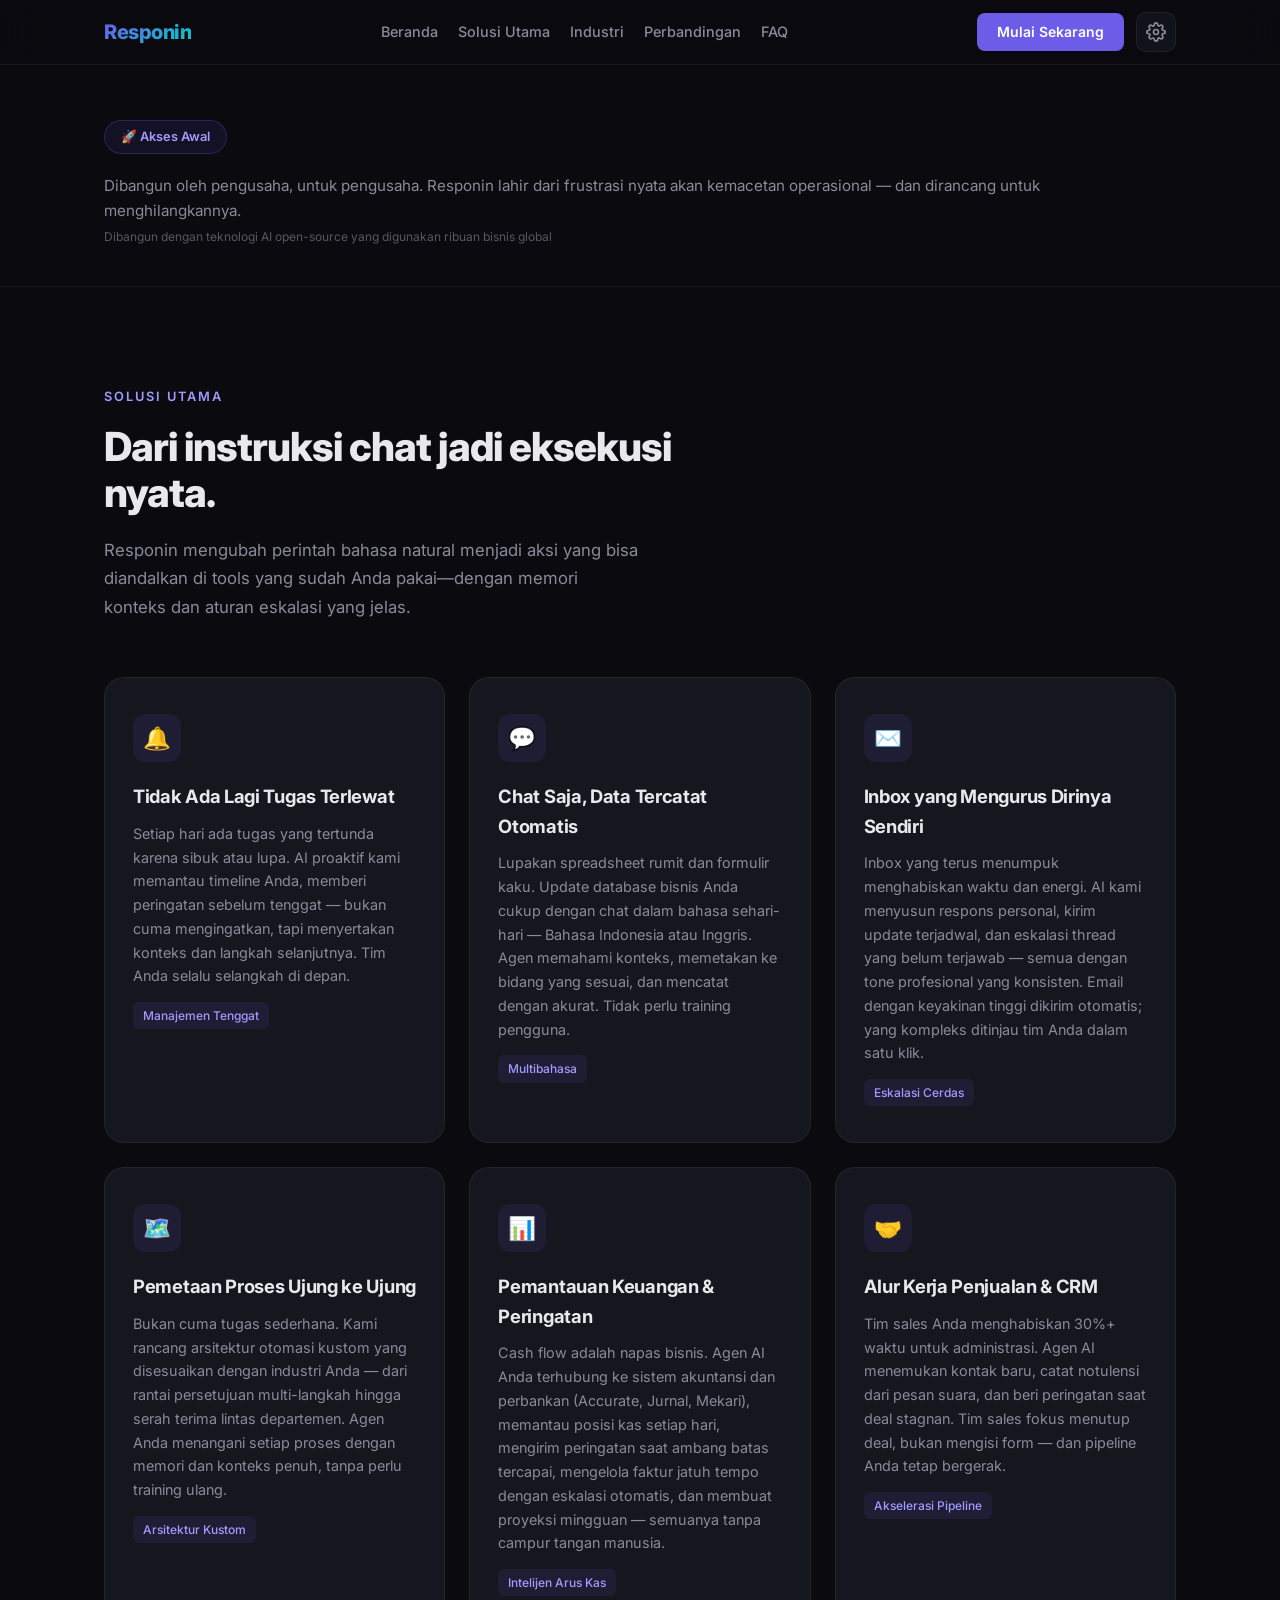
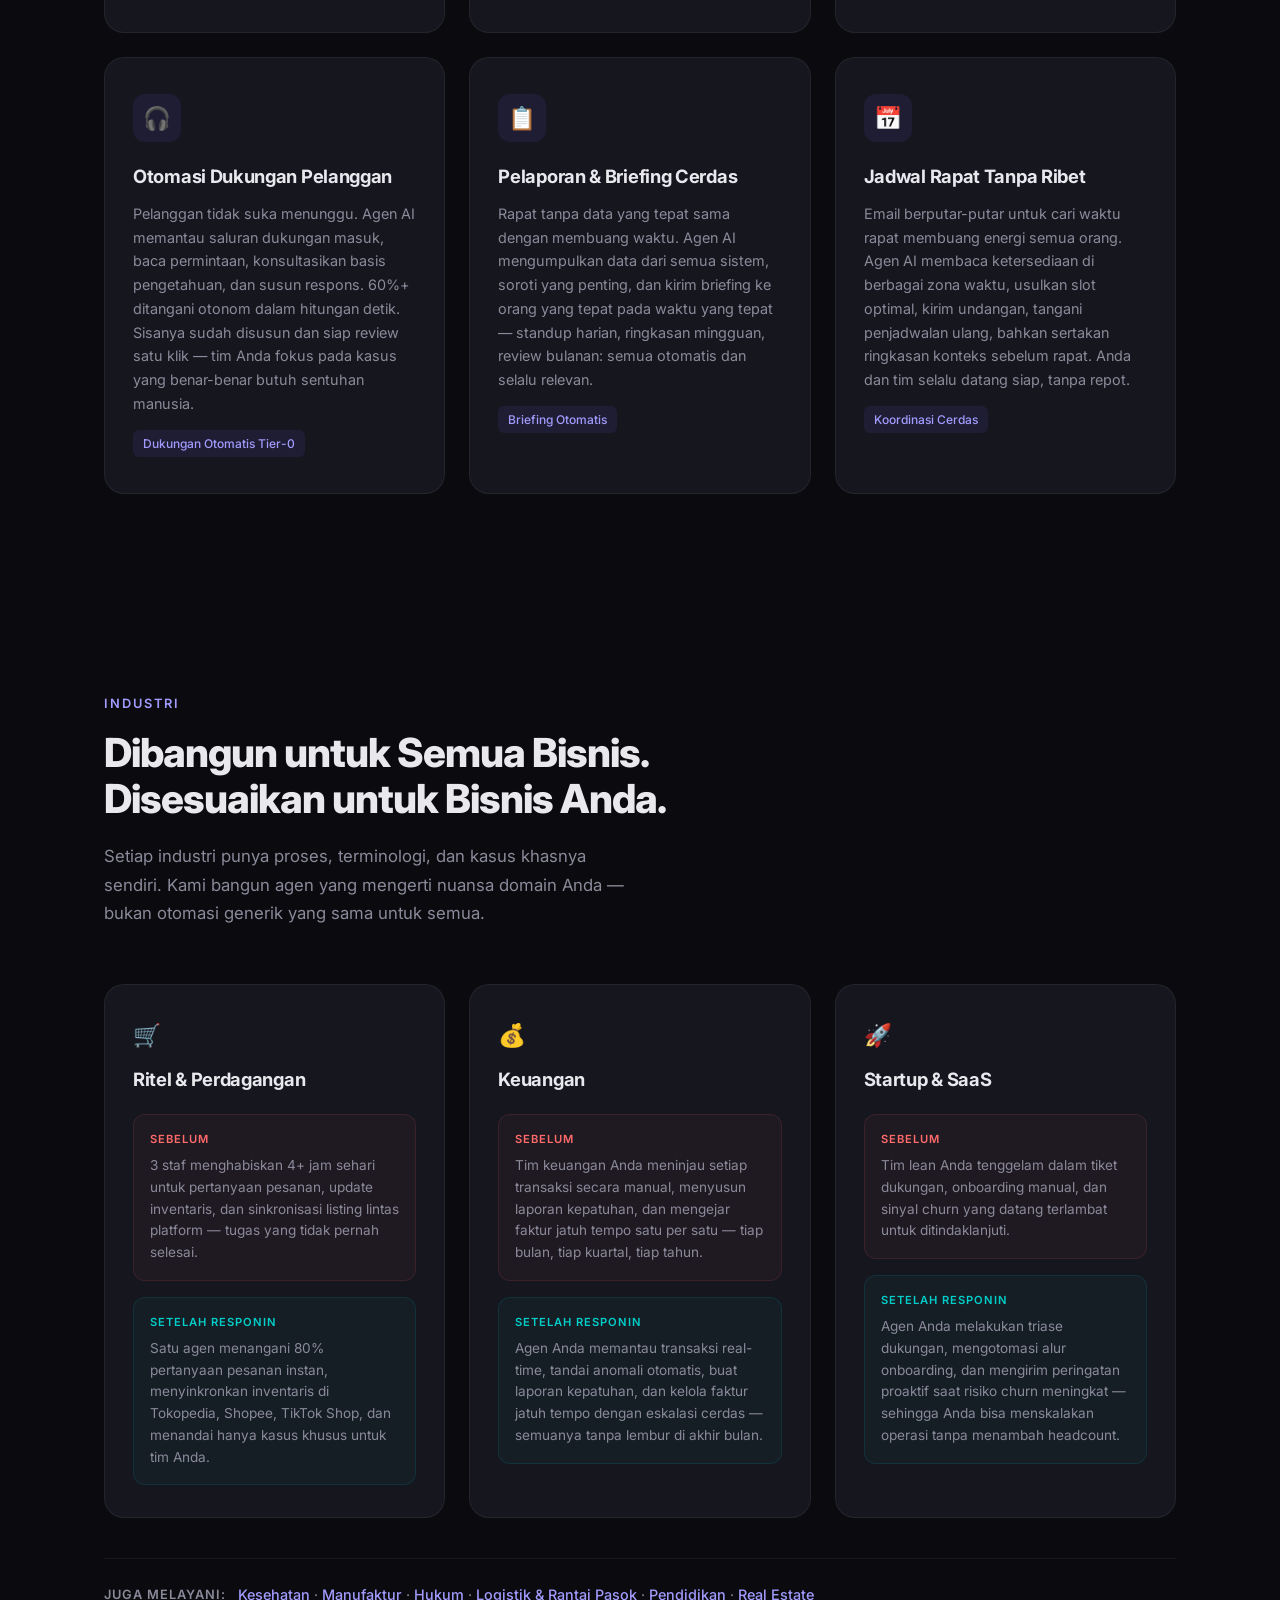
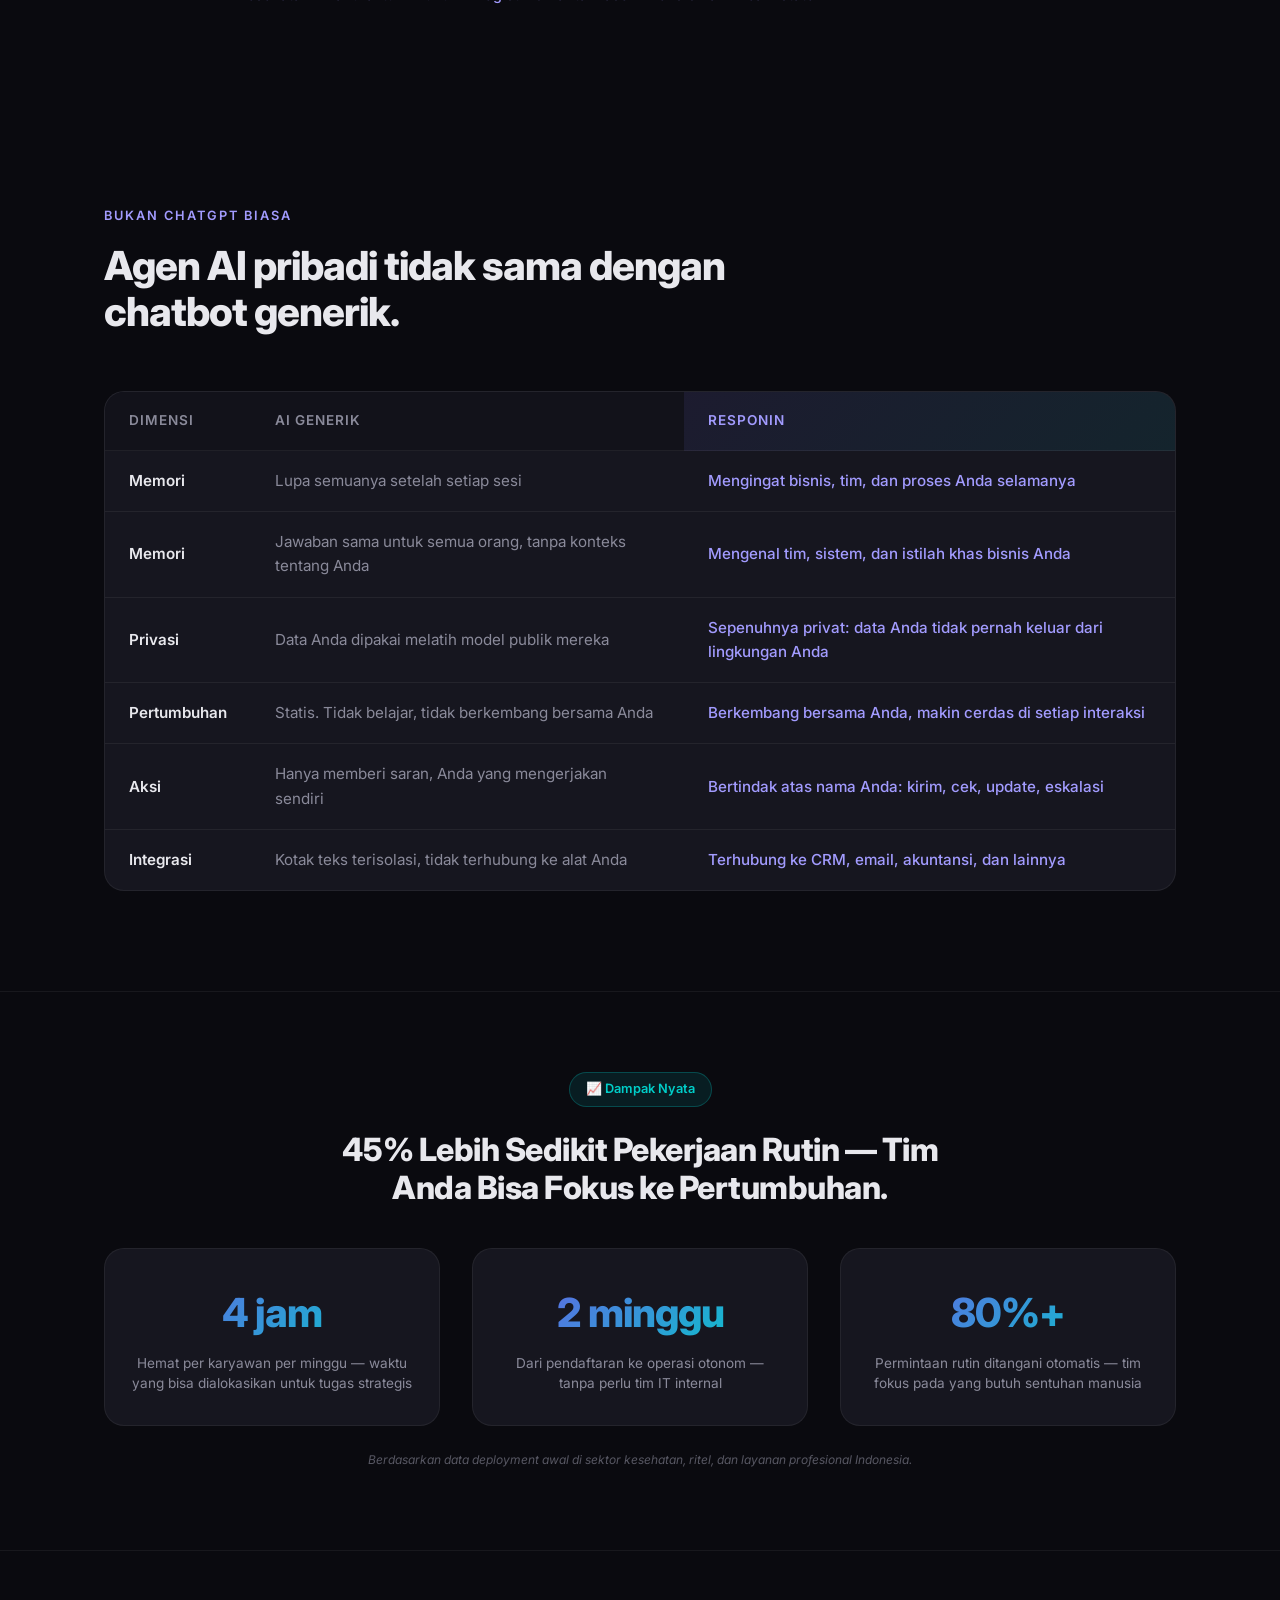
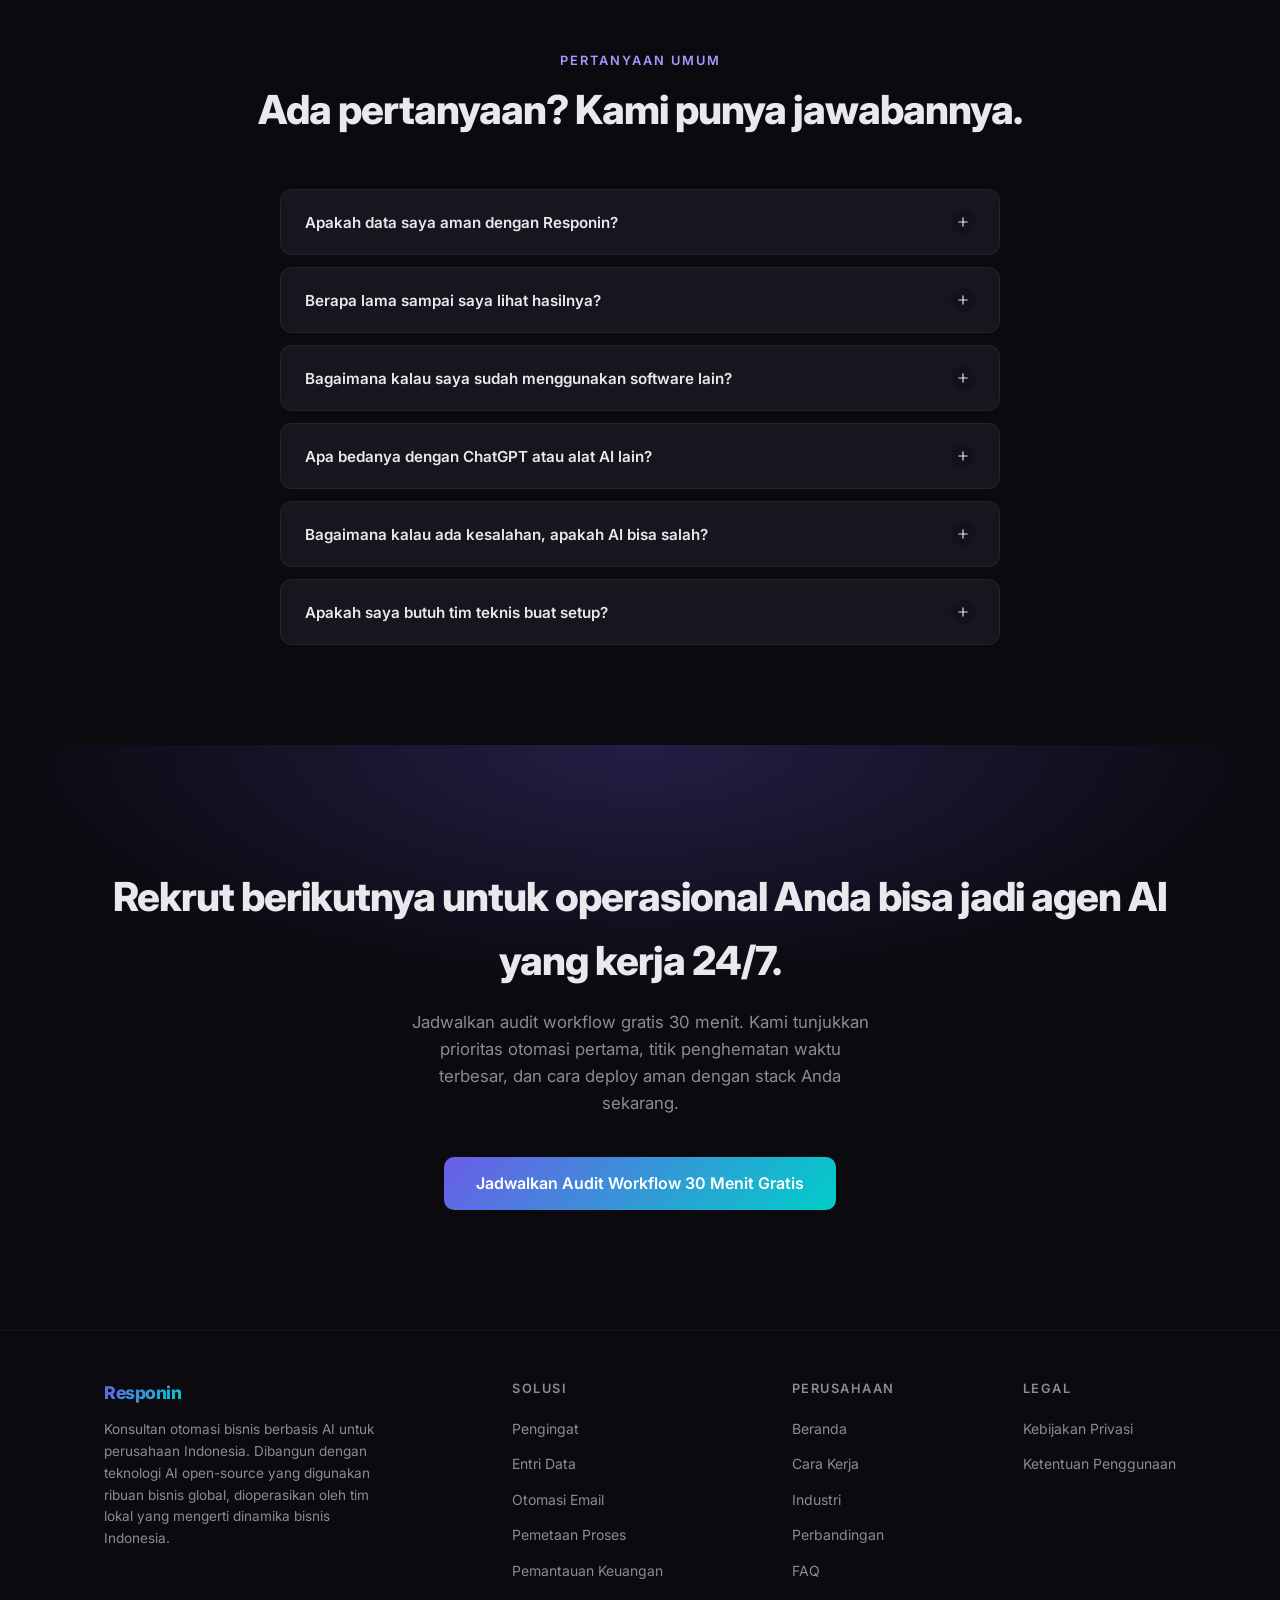
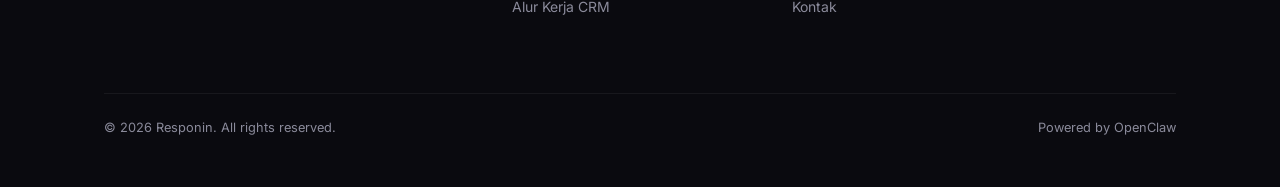
==== learnmore.html @ bc1bd687 "revamp landing copy for conversion + EN/ID transcreation" ====
<!DOCTYPE html>
<html lang="id">
<head>
  <meta charset="UTF-8" />
  <meta name="viewport" content="width=device-width, initial-scale=1.0" />
  <title>Responin · More Information</title>
  <meta name="description" content="Explore Responin's core solutions, industry specializations, and see how a personal AI agent compares to generic tools." />

  <!-- Favicon -->
  <link rel="icon" type="image/svg+xml" href="data:image/svg+xml,%3Csvg xmlns='http://www.w3.org/2000/svg' viewBox='0 0 32 32'%3E%3Cdefs%3E%3ClinearGradient id='g' x1='0' y1='0' x2='1' y2='1'%3E%3Cstop offset='0%25' stop-color='%236c5ce7'/%3E%3Cstop offset='100%25' stop-color='%2300cec9'/%3E%3C/linearGradient%3E%3C/defs%3E%3Crect width='32' height='32' rx='8' fill='url(%23g)'/%3E%3Ctext x='16' y='23' text-anchor='middle' font-family='Inter,sans-serif' font-weight='800' font-size='20' fill='white'%3ER%3C/text%3E%3C/svg%3E" />

  <link rel="preconnect" href="https://fonts.googleapis.com" />
  <link rel="preconnect" href="https://fonts.gstatic.com" crossorigin />
  <link rel="preload" href="https://fonts.googleapis.com/css2?family=Inter:wght@400;600;800&display=swap" as="style" onload="this.onload=null;this.rel='stylesheet'">
  <link rel="preload" href="icons.svg" as="fetch" type="image/svg+xml" crossorigin="anonymous">
  <noscript><link href="https://fonts.googleapis.com/css2?family=Inter:wght@400;600;800&display=swap" rel="stylesheet"></noscript>
  <link rel="stylesheet" href="styles.css" />
</head>
<body data-booking-url="https://calendly.com/hi-responin/30min">
  <a href="#main" class="skip-link">Skip to content</a>

  <header>
    <nav>
      <div class="container">
        <div class="nav-left">
          <a href="index.html" class="logo" aria-label="Responin home">Responin</a>
        </div>
        <div class="nav-center" aria-label="Primary navigation">
          <a href="index.html#hero" class="nav-link" data-i18n="ui.nav_home">Home</a>
          <a href="#solutions" class="nav-link" data-i18n="ui.solutions_label">Core Solutions</a>
          <a href="#industries" class="nav-link" data-i18n="ui.nav_industries">Industries</a>
          <a href="#vs-generic" class="nav-link" data-i18n="ui.nav_compare">Compare</a>
          <a href="#faq" class="nav-link" data-i18n="ui.nav_faq">FAQ</a>
        </div>
        <div class="nav-right">
          <a href="https://calendly.com/hi-responin/30min" class="nav-cta booking-link" data-i18n="ui.nav_cta" target="_blank" rel="noopener noreferrer">Get Started</a>
          <button class="nav-hamburger" type="button" data-action="open-mobile-menu" aria-label="Menu" aria-controls="mobileMenu" aria-expanded="false">
            <svg width="20" height="20"><use href="icons.svg#icon-menu"/></svg>
          </button>
          <div class="settings-wrap">
            <button class="settings-btn" type="button" data-action="toggle-settings" aria-label="Settings" aria-haspopup="true" aria-controls="settingsDropdown" aria-expanded="false">
              <svg width="20" height="20"><use href="icons.svg#icon-settings"/></svg>
            </button>
            <div class="settings-dropdown" id="settingsDropdown">
              <div class="settings-group">
                <div class="settings-group-label" data-i18n="ui.settings_language">Language</div>
                <div class="lang-switch">
                  <button class="lang-btn" data-lang="en" type="button">EN</button>
                  <button class="lang-btn active" data-lang="id" type="button">ID</button>
                </div>
              </div>
              <div class="settings-group">
                <div class="settings-group-label" data-i18n="ui.settings_theme">Theme</div>
                <div class="theme-options">
                  <button class="theme-btn" data-theme-opt="light" type="button">
                    <svg width="14" height="14"><use href="icons.svg#icon-sun"/></svg>
                    Light
                  </button>
                  <button class="theme-btn active" data-theme-opt="dark" type="button">
                    <svg width="14" height="14"><use href="icons.svg#icon-moon"/></svg>
                    Dark
                  </button>
                </div>
              </div>
            </div>
          </div>
        </div>
      </div>
    </nav>
  </header>

  <main id="main">
    <!-- Social Proof / Early Access -->
    <section class="social-proof-section" style="margin-top: 80px;">
      <div class="container fade-up">
        <div class="social-proof-inner">
          <div class="social-proof-badge" data-i18n="ui.proof_badge">🚀 Early Access</div>
          <div class="social-proof-content">
            <p class="social-proof-text" data-i18n="ui.proof_text">Built by entrepreneurs, for entrepreneurs. Responin was born from firsthand frustration with operational bottlenecks, designed to eliminate them.</p>
            <div class="social-proof-credit" data-i18n="ui.proof_credit">Built on OpenClaw open-source technology</div>
          </div>
        </div>
      </div>
    </section>

    <!-- Core Solutions -->
    <section class="section" id="solutions">
      <div class="container">
        <div class="fade-up">
          <p class="section-label" data-i18n="ui.solutions_label">Core Solutions</p>
          <h2 class="section-title" data-i18n="ui.solutions_title">From chat instructions to real execution.</h2>
          <p class="section-desc" data-i18n="ui.solutions_desc">Responin turns plain-language requests into reliable action across your existing tools—with context, memory, and clear escalation rules.</p>
        </div>
        <div class="solutions-grid">
          <div class="solution-card fade-up">
            <div class="solution-icon">🔔</div>
            <h3 data-i18n="ui.sol_1_title">Intelligent Internal Reminders</h3>
            <p data-i18n="ui.sol_1_desc">Never let a task slip through the cracks. Our proactive AI monitors your timeline and ensures your team stays ahead of every deadline, not just reminding, but contextually nudging with the right info at the right time.</p>
            <span class="solution-tag" data-i18n="ui.sol_1_tag">Deadline Management</span>
          </div>
          <div class="solution-card fade-up">
            <div class="solution-icon">💬</div>
            <h3 data-i18n="ui.sol_2_title">Natural Language Data Entry</h3>
            <p data-i18n="ui.sol_2_desc">Forget complex spreadsheets and rigid forms. Update your business databases simply by speaking or typing in plain English or Bahasa Indonesia. The agent understands context, maps it to fields, and logs it accurately.</p>
            <span class="solution-tag" data-i18n="ui.sol_2_tag">Multilingual</span>
          </div>
          <div class="solution-card fade-up">
            <div class="solution-icon">✉️</div>
            <h3 data-i18n="ui.sol_3_title">Automated Email Orchestration</h3>
            <p data-i18n="ui.sol_3_desc">From drafting personalized responses to sending scheduled updates and escalating unanswered threads, our AI manages your inbox with professional precision. High-confidence emails go out automatically; complex ones get human review.</p>
            <span class="solution-tag" data-i18n="ui.sol_3_tag">Smart Escalation</span>
          </div>
          <div class="solution-card fade-up">
            <div class="solution-icon">🗺️</div>
            <h3 data-i18n="ui.sol_4_title">End-to-End Process Mapping</h3>
            <p data-i18n="ui.sol_4_desc">Beyond simple tasks, we architect custom automation instances tailored to your industry. From multi-step approval chains to cross-department handoffs, your agent handles every process with memory and context.</p>
            <span class="solution-tag" data-i18n="ui.sol_4_tag">Custom Architecture</span>
          </div>
          <div class="solution-card fade-up">
            <div class="solution-icon">📊</div>
            <h3 data-i18n="ui.sol_5_title">Financial Monitoring & Alerts</h3>
            <p data-i18n="ui.sol_5_desc">Your AI agent connects to accounting and banking systems, monitors cash position daily, alerts when thresholds are crossed, manages overdue invoices with escalation logic, and generates weekly projections autonomously.</p>
            <span class="solution-tag" data-i18n="ui.sol_5_tag">Cash Flow Intelligence</span>
          </div>
          <div class="solution-card fade-up">
            <div class="solution-icon">🤝</div>
            <h3 data-i18n="ui.sol_6_title">Sales & CRM Workflows</h3>
            <p data-i18n="ui.sol_6_desc">Auto-discover new contacts, log meeting notes from a quick voice message, and get proactive alerts when deals go stale. Your AI agent ensures nothing falls through the cracks, so reps spend time closing, not clerking.</p>
            <span class="solution-tag" data-i18n="ui.sol_6_tag">Pipeline Acceleration</span>
          </div>
          <div class="solution-card fade-up">
            <div class="solution-icon">🎧</div>
            <h3 data-i18n="ui.sol_7_title">Customer Support Automation</h3>
            <p data-i18n="ui.sol_7_desc">An AI agent monitors inbound support channels, reads requests, consults your knowledge base, and drafts responses. 60%+ handled autonomously. The rest? Pre-drafted and ready for one-click human review.</p>
            <span class="solution-tag" data-i18n="ui.sol_7_tag">Tier-0 Support</span>
          </div>
          <div class="solution-card fade-up">
            <div class="solution-icon">📋</div>
            <h3 data-i18n="ui.sol_8_title">Intelligent Reporting & Briefings</h3>
            <p data-i18n="ui.sol_8_desc">Daily standups, weekly summaries, monthly reviews: all generated automatically. Your AI agent compiles data from every system, surfaces what matters, and delivers briefings to the right people at the right time.</p>
            <span class="solution-tag" data-i18n="ui.sol_8_tag">Auto-Briefings</span>
          </div>
          <div class="solution-card fade-up">
            <div class="solution-icon">📅</div>
            <h3 data-i18n="ui.sol_9_title">Scheduling & Calendar Intelligence</h3>
            <p data-i18n="ui.sol_9_desc">Stop playing email ping-pong to find meeting times. Your AI agent reads availability across time zones, proposes optimal slots, sends invites, handles reschedules, and even prepends context briefs before each meeting, so you show up prepared, every time.</p>
            <span class="solution-tag" data-i18n="ui.sol_9_tag">Smart Coordination</span>
          </div>
        </div>
      </div>
    </section>

    <!-- Industries -->
    <section class="section" id="industries">
      <div class="container">
        <div class="fade-up">
          <p class="section-label" data-i18n="ui.industries_label">Industries</p>
          <h2 class="section-title" data-i18n="ui.industries_title">Built for any business. Specialized for yours.</h2>
          <p class="section-desc" data-i18n="ui.industries_desc">Every industry has its own processes, terminology, and edge cases. We build agents that understand the nuances of your domain, not just generic automation.</p>
        </div>
        <div class="industries-featured fade-up">
          <div class="industry-deep">
            <div class="industry-deep-icon">🛒</div>
            <h3 data-i18n="ui.sec_retail_title">Retail & Commerce</h3>
            <div class="industry-before-after">
              <div class="industry-ba before">
                <div class="industry-ba-label" data-i18n="ui.sec_retail_before_label">Before</div>
                <p data-i18n="ui.sec_retail_before">3 staff members spend 4+ hours daily on order inquiries, inventory updates, and listing syncs across platforms.</p>
              </div>
              <div class="industry-ba after">
                <div class="industry-ba-label" data-i18n="ui.sec_retail_after_label">After Responin</div>
                <p data-i18n="ui.sec_retail_after">One agent handles 80% of order inquiries instantly, auto-syncs inventory across all platforms, and flags only the edge cases for your team.</p>
              </div>
            </div>
          </div>
          <div class="industry-deep">
            <div class="industry-deep-icon">💰</div>
            <h3 data-i18n="ui.sec_finance_title">Finance</h3>
            <div class="industry-before-after">
              <div class="industry-ba before">
                <div class="industry-ba-label" data-i18n="ui.sec_finance_before_label">Before</div>
                <p data-i18n="ui.sec_finance_before">Your finance team manually reviews every transaction, compiles compliance reports, and chases overdue invoices one by one.</p>
              </div>
              <div class="industry-ba after">
                <div class="industry-ba-label" data-i18n="ui.sec_finance_after_label">After Responin</div>
                <p data-i18n="ui.sec_finance_after">Your agent monitors transactions in real time, auto-flags anomalies, generates compliance reports, and manages overdue invoices with smart escalation logic.</p>
              </div>
            </div>
          </div>
          <div class="industry-deep">
            <div class="industry-deep-icon">🚀</div>
            <h3 data-i18n="ui.sec_startup_title">Startup & SaaS</h3>
            <div class="industry-before-after">
              <div class="industry-ba before">
                <div class="industry-ba-label" data-i18n="ui.sec_startup_before_label">Before</div>
                <p data-i18n="ui.sec_startup_before">Your lean team drowns in support tickets, manual onboarding, and churn signals that arrive too late to act on.</p>
              </div>
              <div class="industry-ba after">
                <div class="industry-ba-label" data-i18n="ui.sec_startup_after_label">After Responin</div>
                <p data-i18n="ui.sec_startup_after">Your agent triages support, automates onboarding flows, and proactively alerts you when churn risk increases, so you can scale ops without scaling headcount.</p>
              </div>
            </div>
          </div>
        </div>
        <div class="industries-compact fade-up">
          <span class="industries-compact-label" data-i18n="ui.industries_also_serving">Also serving:</span>
          <span class="industries-compact-items">
            <span data-i18n="ui.sec_health_title">Healthcare</span> ·
            <span data-i18n="ui.sec_manufacturing_title">Manufacturing</span> ·
            <span data-i18n="ui.sec_legal_title">Legal</span> ·
            <span data-i18n="ui.sec_logistics_title">Logistic & Supply Chain</span> ·
            <span data-i18n="ui.sec_education_title">Education</span> ·
            <span data-i18n="ui.sec_realestate_title">Real Estate</span>
          </span>
        </div>
      </div>
    </section>

    <!-- Responin vs Generic AI -->
    <section class="section" id="vs-generic">
      <div class="container">
        <div class="fade-up">
          <p class="section-label" data-i18n="ui.vs_label">Why Not Just ChatGPT?</p>
          <h2 class="section-title" data-i18n="ui.vs_title">A personal AI agent is not the same as a generic chatbot.</h2>
        </div>
        <div class="comparison-wrapper fade-up">
          <table class="comparison-table">
            <thead>
              <tr>
                <th scope="col" data-i18n="ui.vs_head_dim"></th>
                <th scope="col" data-i18n="ui.vs_head_gen">Generic AI</th>
                <th scope="col" data-i18n="ui.vs_head_resp">Responin</th>
              </tr>
            </thead>
            <tbody>
              <tr>
                <td data-i18n="ui.vs_r1_c1">Memory</td>
                <td data-i18n="ui.vs_r1_c2">Forgets everything after each session</td>
                <td data-i18n="ui.vs_r1_c3">Remembers your business, people, and processes, forever</td>
              </tr>
              <tr>
                <td data-i18n="ui.vs_r1_c1">Personalization</td>
                <td data-i18n="ui.vs_r2_c2">Same answers for everyone, no context about you</td>
                <td data-i18n="ui.vs_r2_c3">Knows your team, your systems, your terminology</td>
              </tr>
              <tr>
                <td data-i18n="ui.vs_r3_c1">Privacy</td>
                <td data-i18n="ui.vs_r3_c2">Your data trains their public models</td>
                <td data-i18n="ui.vs_r3_c3">Fully private: your data never leaves your environment</td>
              </tr>
              <tr>
                <td data-i18n="ui.vs_r4_c1">Growth</td>
                <td data-i18n="ui.vs_r4_c2">Static, doesn't learn or improve with you</td>
                <td data-i18n="ui.vs_r4_c3">Grows with you, gets smarter with every interaction</td>
              </tr>
              <tr>
                <td data-i18n="ui.vs_r5_c1">Action</td>
                <td data-i18n="ui.vs_r5_c2">Gives advice, but you still do the work manually</td>
                <td data-i18n="ui.vs_r5_c3">Acts on your behalf: sends, checks, updates, escalates</td>
              </tr>
              <tr>
                <td data-i18n="ui.vs_r6_c1">Integration</td>
                <td data-i18n="ui.vs_r6_c2">Isolated text box, no connection to your tools</td>
                <td data-i18n="ui.vs_r6_c3">Plugs into your CRM, email, accounting, and more</td>
              </tr>
            </tbody>
          </table>
        </div>
      </div>
    </section>

    <!-- ROI Teaser -->
    <section class="quote-section">
      <div class="container fade-up">
        <div class="roi-teaser">
          <div class="roi-teaser-badge" data-i18n="ui.roi_badge">📈 Real Impact</div>
          <h2 class="roi-teaser-title" data-i18n="ui.roi_title">What does 45% less busywork look like for your team?</h2>
          <div class="roi-teaser-grid">
            <div class="roi-teaser-item">
              <div class="roi-teaser-number" data-i18n="ui.roi_r1_num">4 hrs</div>
              <div class="roi-teaser-label" data-i18n="ui.roi_r1_label">Saved per employee per week on admin tasks</div>
            </div>
            <div class="roi-teaser-item">
              <div class="roi-teaser-number" data-i18n="ui.roi_r2_num">2 weeks</div>
              <div class="roi-teaser-label" data-i18n="ui.roi_r2_label">From sign-up to autonomous operations</div>
            </div>
            <div class="roi-teaser-item">
              <div class="roi-teaser-number" data-i18n="ui.roi_r3_num">80%+</div>
              <div class="roi-teaser-label" data-i18n="ui.roi_r3_label">Of routine requests handled without human intervention</div>
            </div>
          </div>
          <p class="roi-teaser-note" data-i18n="ui.roi_note">Based on early deployment data across healthcare, retail, and professional services.</p>
        </div>
      </div>
    </section>

    <!-- FAQ -->
    <section class="section faq-section" id="faq">
      <div class="container">
        <div class="fade-up" style="text-align: center;">
          <p class="section-label" data-i18n="ui.faq_label">Frequently Asked Questions</p>
          <h2 class="section-title" style="max-width: 100%;" data-i18n="ui.faq_title">Got questions? We've got answers.</h2>
        </div>
        <div class="faq-list">
          <div class="faq-item fade-up">
            <button class="faq-question" type="button" data-faq-trigger aria-expanded="false">
              <span data-i18n="ui.faq_q1">Is my data safe with Responin?</span>
              <span class="faq-icon"><svg width="14" height="14"><use href="icons.svg#icon-plus"/></svg></span>
            </button>
            <div class="faq-answer">
              <p data-i18n="ui.faq_a1">Absolutely. Your data never leaves your environment. Responin agents operate within your own infrastructure: nothing is shared, nothing trains public models. We build privacy-first architecture into every deployment.</p>
            </div>
          </div>
          <div class="faq-item fade-up">
            <button class="faq-question" type="button" data-faq-trigger aria-expanded="false">
              <span data-i18n="ui.faq_q2">How long until I see results?</span>
              <span class="faq-icon"><svg width="14" height="14"><use href="icons.svg#icon-plus"/></svg></span>
            </button>
            <div class="faq-answer">
              <p data-i18n="ui.faq_a2">Most businesses see measurable time savings within the first week of deployment. Full automation workflows typically take 2–4 weeks to architect, deploy, and refine. You'll see ROI from day one, and it compounds from there.</p>
            </div>
          </div>
          <div class="faq-item fade-up">
            <button class="faq-question" type="button" data-faq-trigger aria-expanded="false">
              <span data-i18n="ui.faq_q3">What if I already use [tool]?</span>
              <span class="faq-icon"><svg width="14" height="14"><use href="icons.svg#icon-plus"/></svg></span>
            </button>
            <div class="faq-answer">
              <p data-i18n="ui.faq_a3">Great. Responin works with your existing tools, not against them. We integrate with your CRM, email, accounting software, project management, and more. Your agent plugs into what you're already using and makes it all work together seamlessly.</p>
            </div>
          </div>
          <div class="faq-item fade-up">
            <button class="faq-question" type="button" data-faq-trigger aria-expanded="false">
              <span data-i18n="ui.faq_q4">How is this different from ChatGPT or other AI tools?</span>
              <span class="faq-icon"><svg width="14" height="14"><use href="icons.svg#icon-plus"/></svg></span>
            </button>
            <div class="faq-answer">
              <p data-i18n="ui.faq_a4">Generic AI tools forget everything after each session and give the same answers to everyone. Responin builds you a personal agent that learns your workflows, remembers your context, and actually takes action on your behalf. Not just advice, execution.</p>
            </div>
          </div>
          <div class="faq-item fade-up">
            <button class="faq-question" type="button" data-faq-trigger aria-expanded="false">
              <span data-i18n="ui.faq_q5">What if something goes wrong? Can the AI make mistakes?</span>
              <span class="faq-icon"><svg width="14" height="14"><use href="icons.svg#icon-plus"/></svg></span>
            </button>
            <div class="faq-answer">
              <p data-i18n="ui.faq_a5">Every Responin agent deploys with human-in-the-loop safeguards. High-confidence tasks run automatically; uncertain decisions get routed to you for approval. You stay in control: the agent handles the volume, you handle the nuance.</p>
            </div>
          </div>
          <div class="faq-item fade-up">
            <button class="faq-question" type="button" data-faq-trigger aria-expanded="false">
              <span data-i18n="ui.faq_q6">Do I need a technical team to set this up?</span>
              <span class="faq-icon"><svg width="14" height="14"><use href="icons.svg#icon-plus"/></svg></span>
            </button>
            <div class="faq-answer">
              <p data-i18n="ui.faq_a6">Not at all. We handle the architecture, deployment, and ongoing refinement. You tell us what needs to happen in your business; we build the agent that makes it happen. No coding required on your end.</p>
            </div>
          </div>
        </div>
      </div>
    </section>

    <!-- CTA -->
    <section class="section cta-section" id="cta">
      <div class="container fade-up">
        <h2 data-i18n="ui.cta_title">Your next operational hire could be an AI agent that works 24/7.</h2>
        <p data-i18n="ui.cta_desc">Book a free 30-minute workflow audit. We'll show what to automate first, where you'll save time fastest, and how to deploy safely with your current stack.</p>
        <a href="https://calendly.com/hi-responin/30min" class="btn-primary booking-link" target="_blank" rel="noopener noreferrer" data-i18n="ui.cta_btn">Book Free 30-Minute Workflow Audit</a>
      </div>
    </section>

    <!-- Footer -->
    <footer>
      <div class="container">
        <div class="footer-brand">
          <div class="logo">Responin</div>
          <p data-i18n="ui.footer_desc">AI-driven consultancy and automation agency. Transforming business operations through intelligent, autonomous workflows powered by OpenClaw.</p>
        </div>
        <div class="footer-col">
          <h4 data-i18n="ui.footer_solutions">Solutions</h4>
          <ul>
            <li><a href="#solutions" data-i18n="ui.foot_sol_1">Reminders</a></li>
            <li><a href="#solutions" data-i18n="ui.foot_sol_2">Data Entry</a></li>
            <li><a href="#solutions" data-i18n="ui.foot_sol_3">Email Automation</a></li>
            <li><a href="#solutions" data-i18n="ui.foot_sol_4">Process Mapping</a></li>
            <li><a href="#solutions" data-i18n="ui.foot_sol_5">Financial Monitoring</a></li>
            <li><a href="#solutions" data-i18n="ui.foot_sol_6">CRM Workflows</a></li>
          </ul>
        </div>
        <div class="footer-col">
          <h4 data-i18n="ui.footer_company">Company</h4>
          <ul>
            <li><a href="index.html" data-i18n="ui.nav_home">Home</a></li>
            <li><a href="index.html#how" data-i18n="ui.foot_comp_2">How It Works</a></li>
            <li><a href="#industries" data-i18n="ui.foot_comp_3">Industries</a></li>
            <li><a href="#vs-generic" data-i18n="ui.foot_comp_4">Compare</a></li>
            <li><a href="#faq" data-i18n="ui.foot_comp_6">FAQ</a></li>
            <li><a href="#cta" data-i18n="ui.foot_comp_5">Contact</a></li>
          </ul>
        </div>
        <div class="footer-col">
          <h4 data-i18n="ui.footer_legal">Legal</h4>
          <ul>
            <li><a href="privacy.html" data-i18n="ui.foot_legal_1">Privacy Policy</a></li>
            <li><a href="termsofuse.html" data-i18n="ui.foot_legal_2">Terms of Use</a></li>
          </ul>
        </div>
        <div class="footer-bottom">
          <span>© 2026 Responin. All rights reserved.</span>
          <span>Powered by OpenClaw</span>
        </div>
      </div>
    </footer>

  </main>

  <!-- Mobile Menu -->
  <div class="mobile-menu-overlay" id="mobileOverlay" data-action="close-mobile-menu"></div>
  <div class="mobile-menu" id="mobileMenu">
    <div class="mobile-menu-header">
      <span class="logo">Responin</span>
      <button class="mobile-menu-close" type="button" data-action="close-mobile-menu" aria-label="Close menu">
        <svg width="18" height="18"><use href="icons.svg#icon-x"/></svg>
      </button>
    </div>
    <div class="mobile-menu-body">
      <div class="mobile-menu-links">
        <a href="index.html" class="mobile-menu-link" data-i18n="ui.nav_home" data-mobile-close>Home</a>
        <a href="#solutions" class="mobile-menu-link" data-i18n="ui.solutions_label" data-mobile-close>Core Solutions</a>
        <a href="#industries" class="mobile-menu-link" data-i18n="ui.nav_industries" data-mobile-close>Industries</a>
        <a href="#vs-generic" class="mobile-menu-link" data-i18n="ui.nav_compare" data-mobile-close>Compare</a>
        <a href="#faq" class="mobile-menu-link" data-i18n="ui.nav_faq" data-mobile-close>FAQ</a>
      </div>
    </div>
    <div class="mobile-menu-settings">
      <div class="settings-group-label" data-i18n="ui.settings_language">Language</div>
      <div class="lang-switch" style="margin-bottom: 12px;">
        <button class="lang-btn" data-lang="en" type="button">EN</button>
        <button class="lang-btn active" data-lang="id" type="button">ID</button>
      </div>
      <div class="settings-group-label" data-i18n="ui.settings_theme">Theme</div>
      <div class="theme-options">
        <button class="theme-btn" data-theme-opt="light" type="button">
          <svg width="14" height="14"><use href="icons.svg#icon-sun"/></svg>
          Light
        </button>
        <button class="theme-btn active" data-theme-opt="dark" type="button">
          <svg width="14" height="14"><use href="icons.svg#icon-moon"/></svg>
          Dark
        </button>
      </div>
    </div>
  </div>

  <!-- Sticky CTA Mobile -->
  <div class="sticky-cta-mobile" id="stickyCtaMobile">
    <a href="https://calendly.com/hi-responin/30min" class="booking-link" target="_blank" rel="noopener noreferrer">
      <svg width="16" height="16"><use href="icons.svg#icon-mail"/></svg>
      <span data-i18n="ui.sticky_cta_text">Join the Waitlist</span>
    </a>
  </div>

  <script src="i18n.js"></script>
  <script src="app.js"></script>
</body>
</html>
---- styles.css ----
*, *::before, *::after { margin: 0; padding: 0; box-sizing: border-box; }

/* --- Skip Link (A11y) --- */
.skip-link {
  position: absolute; top: -100%; left: 16px; z-index: 9999;
  padding: 12px 24px; background: var(--accent); color: #fff;
  border-radius: 0 0 8px 8px; font-size: 0.9rem; font-weight: 600;
  text-decoration: none; transition: top 0.2s;
}
.skip-link:focus { top: 0; }

/* --- SVG Sprite Icons --- */
svg use { color: inherit; }

:root {
  scroll-behavior: smooth;
}

section[id] {
  scroll-margin-top: 80px;
}

:root {
  --bg: #0a0a0f;
  --bg-elevated: #12121a;
  --bg-card: #16161f;
  --border: rgba(255, 255, 255, 0.06);
  --border-hover: rgba(108, 92, 231, 0.3);
  --text: #e8e8ed;
  --text-muted: #8a8a9a;
  --accent: #6c5ce7;
  --accent-light: #a29bfe;
  --accent-glow: rgba(108, 92, 231, 0.25);
  --teal: #00cec9;
  --teal-glow: rgba(0, 206, 201, 0.12);
  --gradient-1: #6c5ce7;
  --gradient-2: #00cec9;
  --radius: 12px;
  --radius-lg: 20px;
}

html { scroll-behavior: smooth; }

body {
  font-family: 'Inter', -apple-system, BlinkMacSystemFont, sans-serif;
  background: var(--bg);
  color: var(--text);
  line-height: 1.6;
  -webkit-font-smoothing: antialiased;
  overflow-x: hidden;
}

/* --- Utility --- */
.container { max-width: 1120px; margin: 0 auto; padding: 0 24px; }
.section { padding: 100px 0; }
.section-label {
  font-size: 0.8rem; font-weight: 600; text-transform: uppercase;
  letter-spacing: 2px; color: var(--accent-light); margin-bottom: 16px;
}
.section-title {
  font-size: clamp(1.75rem, 4vw, 2.5rem); font-weight: 800;
  line-height: 1.15; letter-spacing: -1px; max-width: 640px;
  margin-bottom: 20px;
}
.section-desc {
  font-size: 1.05rem; color: var(--text-muted); max-width: 540px;
  line-height: 1.7;
}

/* --- Nav --- */
nav {
  position: fixed; top: 0; left: 0; right: 0; z-index: 100;
  background: rgba(10, 10, 15, 0.95);
  border-bottom: 1px solid var(--border);
  transition: background 0.3s, border-color 0.3s;
}
@supports (backdrop-filter: blur(20px)) or (-webkit-backdrop-filter: blur(20px)) {
  nav {
    backdrop-filter: blur(20px); -webkit-backdrop-filter: blur(20px);
    background: rgba(10, 10, 15, 0.8);
  }
}
nav .container {
  display: flex; align-items: center; justify-content: space-between;
  height: 64px;
}
.logo {
  font-weight: 800; font-size: 1.25rem; letter-spacing: -0.5px;
  background: linear-gradient(135deg, var(--gradient-1), var(--gradient-2));
  -webkit-background-clip: text; -webkit-text-fill-color: transparent;
  background-clip: text;
}
.nav-right { display: flex; align-items: center; gap: 12px; }

/* --- Hamburger (mobile) --- */
.nav-hamburger {
  display: none; width: 40px; height: 40px; border-radius: 10px;
  border: 1px solid var(--border); background: var(--bg-elevated);
  color: var(--text-muted); align-items: center; justify-content: center;
  cursor: pointer; transition: all 0.2s; flex-shrink: 0;
}
.nav-hamburger:hover { border-color: var(--border-hover); color: var(--text); }
.nav-hamburger svg { width: 20px; height: 20px; }

/* --- Mobile Menu Overlay --- */
.mobile-menu-overlay {
  display: none; position: fixed; inset: 0; z-index: 998;
  background: rgba(0,0,0,0.5); backdrop-filter: blur(4px);
  opacity: 0; transition: opacity 0.25s;
}
.mobile-menu-overlay.open { opacity: 1; }

/* --- Mobile Slide-Out --- */
.mobile-menu {
  position: fixed; top: 0; right: 0; bottom: 0; width: 280px;
  z-index: 999; background: var(--bg-card); border-left: 1px solid var(--border);
  transform: translateX(100%); transition: transform 0.3s cubic-bezier(0.4,0,0.2,1);
  display: flex; flex-direction: column; overflow-y: auto;
}
.mobile-menu.open { transform: translateX(0); }
.mobile-menu-header {
  display: flex; align-items: center; justify-content: space-between;
  padding: 16px 20px; border-bottom: 1px solid var(--border);
}
.mobile-menu-close {
  width: 36px; height: 36px; border-radius: 8px; border: 1px solid var(--border);
  background: transparent; color: var(--text-muted); cursor: pointer;
  display: flex; align-items: center; justify-content: center; transition: all 0.2s;
}
.mobile-menu-close:hover { border-color: var(--border-hover); color: var(--text); }
.mobile-menu-close svg { width: 18px; height: 18px; }
.mobile-menu-body { padding: 12px 0; flex: 1; }
.mobile-menu-links { padding: 0 20px; }
.mobile-menu-link {
  display: block; padding: 12px 0; color: var(--text-muted); font-size: 0.95rem;
  font-weight: 500; text-decoration: none; border-bottom: 1px solid var(--border);
  transition: color 0.2s;
}
.mobile-menu-link:hover { color: var(--accent-light); }
.mobile-menu-link:last-child { border-bottom: none; }
.mobile-menu-settings {
  padding: 20px; border-top: 1px solid var(--border); margin-top: auto;
}

/* --- Nav CTA --- */
.nav-cta {
  background: var(--accent); color: #fff; border: none; padding: 8px 20px;
  border-radius: 8px; font-size: 0.875rem; font-weight: 600;
  cursor: pointer; transition: all 0.2s; text-decoration: none;
}
.nav-cta:hover { background: var(--accent-light); transform: translateY(-1px); }

/* --- Settings Button --- */
.settings-btn {
  width: 40px; height: 40px; border-radius: 10px; border: 1px solid var(--border);
  background: var(--bg-elevated); color: var(--text-muted);
  display: flex; align-items: center; justify-content: center;
  cursor: pointer; transition: all 0.2s; position: relative;
}
.settings-btn:hover { border-color: var(--border-hover); color: var(--text); }
.settings-btn svg { width: 20px; height: 20px; }

/* --- Settings Dropdown --- */
.settings-dropdown {
  position: absolute; top: calc(100% + 8px); right: 0;
  background: var(--bg-card); border: 1px solid var(--border);
  border-radius: var(--radius); padding: 8px; min-width: 200px;
  box-shadow: 0 16px 48px rgba(0, 0, 0, 0.4);
  opacity: 0; visibility: hidden; transform: translateY(-8px);
  transition: all 0.2s; z-index: 200;
}
.settings-dropdown.open {
  opacity: 1; visibility: visible; transform: translateY(0);
}
.settings-group {
  padding: 12px; border-bottom: 1px solid var(--border);
}
.settings-group:last-child { border-bottom: none; }
.settings-group-label {
  font-size: 0.7rem; font-weight: 600; text-transform: uppercase;
  letter-spacing: 1.5px; color: var(--text-muted); margin-bottom: 8px;
}

/* --- Language Switcher (inside dropdown) --- */
.lang-switch {
  display: inline-flex; align-items: center;
  background: var(--bg-elevated); border: 1px solid var(--border);
  border-radius: 8px; overflow: hidden; font-size: 0.8rem;
}
.lang-btn {
  padding: 6px 14px; border: none; background: transparent;
  color: var(--text-muted); font-size: 0.8rem; font-weight: 600;
  font-family: inherit; cursor: pointer; transition: all 0.2s;
  white-space: nowrap;
}
.lang-btn:hover { color: var(--text); }
.lang-btn.active {
  background: linear-gradient(135deg, var(--gradient-1), var(--gradient-2));
  color: #fff; border-radius: 6px; margin: 2px;
  padding: 4px 12px;
}

/* --- Theme Switcher --- */
.theme-options { display: flex; gap: 8px; }
.theme-btn {
  flex: 1; display: flex; align-items: center; justify-content: center; gap: 6px;
  padding: 8px 12px; border: 1px solid var(--border); border-radius: 8px;
  background: transparent; color: var(--text-muted); font-size: 0.8rem;
  font-weight: 500; font-family: inherit; cursor: pointer; transition: all 0.2s;
}
.theme-btn:hover { border-color: var(--border-hover); color: var(--text); }
.theme-btn.active {
  background: linear-gradient(135deg, var(--gradient-1), var(--gradient-2));
  color: #fff; border-color: transparent;
}
.theme-btn svg { width: 14px; height: 14px; }

/* --- Hero --- */
.hero {
  min-height: 100vh; display: flex; align-items: center;
  position: relative; overflow: hidden;
  padding-top: 80px; padding-bottom: 40px;
  background: linear-gradient(180deg, #0d0d18 0%, var(--bg) 100%);
}
.hero::before {
  content: ''; position: absolute; top: -20%; left: -10%; width: 60%; height: 70%;
  background: radial-gradient(circle, rgba(108, 92, 231, 0.18), transparent 55%);
  pointer-events: none;
}
.hero::after {
  content: ''; position: absolute; bottom: -20%; right: -5%; width: 50%; height: 50%;
  background: radial-gradient(circle, rgba(0, 206, 201, 0.10), transparent 55%);
  pointer-events: none;
}
.hero .container { position: relative; z-index: 1; }
.hero-badge {
  display: inline-flex; align-items: center; gap: 8px;
  background: rgba(108, 92, 231, 0.1); border: 1px solid rgba(108, 92, 231, 0.25);
  padding: 6px 16px; border-radius: 999px; font-size: 0.8rem;
  font-weight: 500; color: var(--accent-light); margin-bottom: 28px;
}
.hero-badge .dot {
  width: 6px; height: 6px; border-radius: 50%;
  background: var(--teal); animation: pulse 2s ease-in-out infinite;
}
@keyframes pulse { 0%, 100% { opacity: 1; } 50% { opacity: 0.4; } }
.hero h1 {
  font-size: clamp(2.5rem, 6vw, 4rem); font-weight: 800;
  line-height: 1.1; letter-spacing: -1.5px; max-width: 720px;
  margin-bottom: 24px;
}
.hero h1 span {
  background: linear-gradient(135deg, var(--gradient-1), var(--gradient-2));
  -webkit-background-clip: text; -webkit-text-fill-color: transparent;
  background-clip: text;
}
.hero p {
  font-size: 1.125rem; color: var(--text-muted); max-width: 560px;
  margin-bottom: 40px; line-height: 1.7;
}
.hero-actions { display: flex; gap: 16px; flex-wrap: wrap; align-items: center; justify-content: flex-start; }
.btn-primary, .btn-secondary {
  padding: 14px 32px; border-radius: 10px; font-size: 1rem;
  font-weight: 600; cursor: pointer; transition: all 0.25s; text-decoration: none;
  min-width: 200px; text-align: center; display: inline-block;
}
.btn-primary {
  background: linear-gradient(135deg, var(--gradient-1), var(--gradient-2));
  color: #fff; border: none;
}
.btn-primary:hover { transform: translateY(-2px); box-shadow: 0 8px 30px var(--accent-glow); }
.btn-secondary {
  background: transparent; color: var(--text); border: 1px solid var(--border);
  font-weight: 500;
}
.btn-secondary:hover { border-color: var(--accent); color: var(--accent-light); }

/* --- Stats --- */
.stats-bar {
  display: flex; gap: 48px; margin-top: 64px; padding-top: 48px;
  border-top: 1px solid var(--border); flex-wrap: wrap;
}
.stat { }
.stat-value {
  font-size: 2rem; font-weight: 800; letter-spacing: -1px;
  background: linear-gradient(135deg, var(--gradient-1), var(--gradient-2));
  -webkit-background-clip: text; -webkit-text-fill-color: transparent;
  background-clip: text; margin-bottom: 4px;
}
.stat-label { font-size: 0.85rem; color: var(--text-muted); }
.stats-footnote {
  font-size: 0.75rem; color: var(--text-muted); opacity: 0.6;
  margin-top: 16px; font-style: italic;
}

/* --- Problem Section --- */
.problem-grid {
  display: grid; grid-template-columns: repeat(auto-fit, minmax(300px, 1fr));
  gap: 24px; margin-top: 56px;
}
.problem-card {
  background: var(--bg-card); border: 1px solid var(--border);
  border-radius: var(--radius-lg); padding: 32px 28px;
  transition: all 0.3s;
}
.problem-card:hover { border-color: rgba(255, 100, 100, 0.2); }
.problem-icon {
  width: 48px; height: 48px; border-radius: 12px;
  background: rgba(255, 100, 100, 0.08); display: flex;
  align-items: center; justify-content: center;
  font-size: 1.4rem; margin-bottom: 20px;
}
.problem-card h3 {
  font-size: 1.1rem; font-weight: 700; margin-bottom: 10px;
  letter-spacing: -0.3px;
}
.problem-card p { font-size: 0.9rem; color: var(--text-muted); line-height: 1.65; }

/* --- Solutions --- */
.solutions-grid {
  display: grid; grid-template-columns: repeat(auto-fit, minmax(260px, 1fr));
  gap: 24px; margin-top: 56px;
}
.solution-card {
  background: var(--bg-card); border: 1px solid var(--border);
  border-radius: var(--radius-lg); padding: 36px 28px;
  transition: all 0.3s; position: relative; overflow: hidden;
}
.solution-card::before {
  content: ''; position: absolute; top: 0; left: 0; right: 0; height: 2px;
  background: linear-gradient(90deg, var(--gradient-1), var(--gradient-2));
  opacity: 0; transition: opacity 0.3s;
}
.solution-card:hover { border-color: var(--border-hover); transform: translateY(-4px); }
.solution-card:hover::before { opacity: 1; }
.solution-icon {
  width: 48px; height: 48px; border-radius: 12px;
  background: rgba(108, 92, 231, 0.1); display: flex;
  align-items: center; justify-content: center;
  font-size: 1.4rem; margin-bottom: 20px;
}
.solution-card h3 {
  font-size: 1.15rem; font-weight: 700; margin-bottom: 10px;
  letter-spacing: -0.3px;
}
.solution-card p { font-size: 0.9rem; color: var(--text-muted); line-height: 1.65; }
.solution-tag {
  display: inline-block; margin-top: 14px;
  padding: 4px 10px; border-radius: 6px;
  background: rgba(108, 92, 231, 0.1); font-size: 0.75rem;
  font-weight: 500; color: var(--accent-light);
}

/* --- How It Works --- */
.steps {
  display: grid; grid-template-columns: repeat(auto-fit, minmax(240px, 1fr));
  gap: 32px; margin-top: 56px; position: relative;
}
.step {
  text-align: center; padding: 40px 24px;
  background: var(--bg-card); border: 1px solid var(--border);
  border-radius: var(--radius-lg); position: relative;
}
.step-number {
  width: 48px; height: 48px; border-radius: 50%;
  background: linear-gradient(135deg, var(--gradient-1), var(--gradient-2));
  display: flex; align-items: center; justify-content: center;
  font-size: 1.1rem; font-weight: 800; color: #fff;
  margin: 0 auto 20px;
}
.step h3 {
  font-size: 1.1rem; font-weight: 700; margin-bottom: 10px;
  letter-spacing: -0.3px;
}
.step p { font-size: 0.9rem; color: var(--text-muted); line-height: 1.65; }


/* --- Business Sectors --- */
.sectors-grid {
  display: grid; grid-template-columns: repeat(auto-fit, minmax(300px, 1fr));
  gap: 20px; margin-top: 56px;
}
.sector-card {
  background: var(--bg-card); border: 1px solid var(--border);
  border-radius: var(--radius-lg); padding: 28px 24px;
  transition: all 0.3s; position: relative; overflow: hidden;
  display: flex; align-items: flex-start; gap: 18px;
}
.sector-card::after {
  content: ''; position: absolute; bottom: 0; left: 0; right: 0; height: 2px;
  background: linear-gradient(90deg, var(--gradient-1), var(--gradient-2));
  opacity: 0; transition: opacity 0.3s;
}
.sector-card:hover {
  border-color: var(--border-hover); transform: translateY(-3px);
  box-shadow: 0 8px 32px rgba(108, 92, 231, 0.08);
}
.sector-card:hover::after { opacity: 1; }
.sector-emoji {
  width: 52px; height: 52px; min-width: 52px; border-radius: 14px;
  display: flex; align-items: center; justify-content: center;
  font-size: 1.6rem; flex-shrink: 0;
}
.sector-card:nth-child(1) .sector-emoji { background: rgba(255, 107, 107, 0.1); }
.sector-card:nth-child(2) .sector-emoji { background: rgba(85, 239, 196, 0.1); }
.sector-card:nth-child(3) .sector-emoji { background: rgba(116, 185, 255, 0.1); }
.sector-card:nth-child(4) .sector-emoji { background: rgba(253, 203, 110, 0.1); }
.sector-card:nth-child(5) .sector-emoji { background: rgba(162, 155, 254, 0.1); }
.sector-card:nth-child(6) .sector-emoji { background: rgba(0, 206, 201, 0.1); }
.sector-card:nth-child(7) .sector-emoji { background: rgba(255, 159, 67, 0.1); }
.sector-card:nth-child(8) .sector-emoji { background: rgba(108, 92, 231, 0.1); }
.sector-card:nth-child(9) .sector-emoji { background: rgba(255, 107, 129, 0.1); }
.sector-body h3 {
  font-size: 1.05rem; font-weight: 700; margin-bottom: 6px;
  letter-spacing: -0.3px;
}
.sector-body p {
  font-size: 0.85rem; color: var(--text-muted); line-height: 1.6;
}

/* --- Comparison --- */
.comparison-wrapper {
  margin-top: 56px; overflow-x: auto;
  -webkit-overflow-scrolling: touch;
  scrollbar-width: thin;
  position: relative;
}
.comparison-wrapper::after {
  content: ''; position: absolute; top: 0; right: 0; bottom: 0; width: 40px;
  background: linear-gradient(to right, transparent, var(--bg-card));
  pointer-events: none; opacity: 1; transition: opacity 0.3s;
}
.comparison-wrapper.scrolled-end::after { opacity: 0; }
.comparison-table {
  width: 100%; border-collapse: separate; border-spacing: 0;
  background: var(--bg-card); border: 1px solid var(--border);
  border-radius: var(--radius-lg); overflow: hidden; min-width: 640px;
}
.comparison-table thead th {
  padding: 18px 24px; text-align: left; font-size: 0.85rem;
  font-weight: 600; color: var(--text-muted); text-transform: uppercase;
  letter-spacing: 1px; border-bottom: 1px solid var(--border);
  background: var(--bg-elevated);
}
.comparison-table thead th:last-child {
  background: linear-gradient(135deg, rgba(108, 92, 231, 0.08), rgba(0, 206, 201, 0.08));
  color: var(--accent-light);
}
.comparison-table tbody td {
  padding: 18px 24px; font-size: 0.95rem;
  border-bottom: 1px solid var(--border);
}
.comparison-table tbody tr:last-child td { border-bottom: none; }
.comparison-table tbody td:first-child { font-weight: 600; color: var(--text); }
.comparison-table tbody td:nth-child(2) { color: var(--text-muted); }
.comparison-table tbody td:last-child { color: var(--accent-light); font-weight: 500; }

/* --- Why Pillars --- */
.why-pillars {
  display: grid; grid-template-columns: repeat(auto-fit, minmax(280px, 1fr));
  gap: 32px; margin-top: 56px;
}
.why-pillar {
  background: var(--bg-card); border: 1px solid var(--border);
  border-radius: var(--radius-lg); padding: 36px 28px;
  transition: all 0.3s; position: relative; overflow: hidden;
}
.why-pillar::before {
  content: ''; position: absolute; top: 0; left: 0; right: 0; height: 2px;
  background: linear-gradient(90deg, var(--gradient-1), var(--gradient-2));
  opacity: 0; transition: opacity 0.3s;
}
.why-pillar:hover { border-color: var(--border-hover); transform: translateY(-4px); }
.why-pillar:hover::before { opacity: 1; }
.why-pillar-icon {
  width: 48px; height: 48px; border-radius: 12px;
  background: rgba(108, 92, 231, 0.1); display: flex;
  align-items: center; justify-content: center;
  font-size: 1.4rem; margin-bottom: 20px;
}
.why-pillar h3 {
  font-size: 1.15rem; font-weight: 700; margin-bottom: 10px;
  letter-spacing: -0.3px;
}
.why-pillar p {
  font-size: 0.9rem; color: var(--text-muted); line-height: 1.65;
}

/* --- Social Proof --- */
.social-proof-section {
  padding: 40px 0;
  border-bottom: 1px solid var(--border);
}
.social-proof-inner {
  display: flex; align-items: center; gap: 20px;
  flex-wrap: wrap;
}
.social-proof-badge {
  display: inline-flex; align-items: center;
  background: rgba(108, 92, 231, 0.1); border: 1px solid rgba(108, 92, 231, 0.25);
  padding: 6px 16px; border-radius: 999px; font-size: 0.8rem;
  font-weight: 600; color: var(--accent-light); white-space: nowrap;
}
.social-proof-text {
  font-size: 0.95rem; color: var(--text-muted); line-height: 1.6;
  margin: 0;
}
.social-proof-credit {
  font-size: 0.75rem; color: var(--text-muted); opacity: 0.6;
  margin-top: 4px;
}

/* --- ROI Teaser --- */
.roi-teaser {
  text-align: center;
}
.roi-teaser-badge {
  display: inline-flex; align-items: center;
  background: rgba(0, 206, 201, 0.1); border: 1px solid rgba(0, 206, 201, 0.25);
  padding: 6px 16px; border-radius: 999px; font-size: 0.8rem;
  font-weight: 600; color: var(--teal); margin-bottom: 24px;
}
.roi-teaser-title {
  font-size: clamp(1.5rem, 3vw, 2rem); font-weight: 800;
  line-height: 1.2; letter-spacing: -0.5px; max-width: 600px;
  margin: 0 auto 40px;
}
.roi-teaser-grid {
  display: grid; grid-template-columns: repeat(3, 1fr);
  gap: 32px; margin-bottom: 24px;
}
.roi-teaser-item {
  background: var(--bg-card); border: 1px solid var(--border);
  border-radius: var(--radius-lg); padding: 32px 24px;
  transition: all 0.3s;
}
.roi-teaser-item:hover {
  border-color: var(--border-hover); transform: translateY(-2px);
}
.roi-teaser-number {
  font-size: 2.5rem; font-weight: 800; letter-spacing: -1px;
  background: linear-gradient(135deg, var(--gradient-1), var(--gradient-2));
  -webkit-background-clip: text; -webkit-text-fill-color: transparent;
  background-clip: text; margin-bottom: 8px;
}
.roi-teaser-label {
  font-size: 0.85rem; color: var(--text-muted); line-height: 1.5;
}
.roi-teaser-note {
  font-size: 0.75rem; color: var(--text-muted); opacity: 0.6;
  font-style: italic;
}

/* --- Industries Deep --- */
.industries-featured {
  display: grid; grid-template-columns: repeat(auto-fit, minmax(300px, 1fr));
  gap: 24px; margin-top: 56px;
}
.industry-deep {
  background: var(--bg-card); border: 1px solid var(--border);
  border-radius: var(--radius-lg); padding: 32px 28px;
  transition: all 0.3s;
}
.industry-deep:hover {
  border-color: var(--border-hover);
}
.industry-deep-icon {
  font-size: 1.4rem; margin-bottom: 12px;
}
.industry-deep h3 {
  font-size: 1.15rem; font-weight: 700; margin-bottom: 20px;
  letter-spacing: -0.3px;
}
.industry-before-after {
  display: flex; gap: 16px; flex-direction: column;
}
.industry-ba {
  padding: 16px; border-radius: var(--radius); border: 1px solid var(--border);
}
.industry-ba.before {
  background: rgba(255, 100, 100, 0.04);
  border-color: rgba(255, 100, 100, 0.12);
}
.industry-ba.after {
  background: rgba(0, 206, 201, 0.04);
  border-color: rgba(0, 206, 201, 0.12);
}
.industry-ba-label {
  font-size: 0.7rem; font-weight: 600; text-transform: uppercase;
  letter-spacing: 1px; margin-bottom: 6px;
}
.industry-ba.before .industry-ba-label {
  color: #ff6b6b;
}
.industry-ba.after .industry-ba-label {
  color: var(--teal);
}
.industry-ba p {
  font-size: 0.85rem; color: var(--text-muted); line-height: 1.6; margin: 0;
}
.industries-compact {
  margin-top: 40px; padding-top: 24px;
  border-top: 1px solid var(--border);
  display: flex; align-items: center; gap: 12px;
  flex-wrap: wrap;
}
.industries-compact-label {
  font-size: 0.8rem; font-weight: 600; text-transform: uppercase;
  letter-spacing: 1px; color: var(--text-muted);
}
.industries-compact-items {
  font-size: 0.9rem; color: var(--text-muted);
}
.industries-compact-items span {
  color: var(--accent-light); font-weight: 500;
}

[data-theme="light"] .industry-ba.before {
  background: rgba(255, 100, 100, 0.03);
}
[data-theme="light"] .industry-ba.after {
  background: rgba(0, 206, 201, 0.03);
}
[data-theme="light"] .social-proof-section {
  border-bottom-color: rgba(0,0,0,0.06);
}

/* Responsive */
@media (max-width: 768px) {
  .why-pillars { grid-template-columns: 1fr; }
  .roi-teaser-grid { grid-template-columns: 1fr; }
  .industries-featured { grid-template-columns: 1fr; }
  .social-proof-inner { flex-direction: column; align-items: flex-start; }
}

/* --- ROI Teaser / Quote Section --- */
.quote-section {
  padding: 80px 0; text-align: center;
  border-top: 1px solid var(--border); border-bottom: 1px solid var(--border);
}
.quote-mark {
  font-size: 3rem; line-height: 1;
  background: linear-gradient(135deg, var(--gradient-1), var(--gradient-2));
  -webkit-background-clip: text; -webkit-text-fill-color: transparent;
  background-clip: text; margin-bottom: 16px;
}
.quote-text {
  font-size: clamp(1.15rem, 2.5vw, 1.5rem); font-weight: 500;
  max-width: 680px; margin: 0 auto; line-height: 1.6; color: var(--text);
}
.quote-author {
  margin-top: 20px; font-size: 0.9rem; color: var(--text-muted);
}

/* --- CTA --- */
.cta-section {
  padding: 120px 0; text-align: center; position: relative; overflow: hidden;
}
.cta-section::before {
  content: ''; position: absolute; top: -50%; left: 50%; transform: translateX(-50%);
  width: 120%; height: 100%;
  background: radial-gradient(ellipse, var(--accent-glow), transparent 60%);
  pointer-events: none;
}
.cta-section .container { position: relative; z-index: 1; }
.cta-section h2 {
  font-size: clamp(1.75rem, 4vw, 2.5rem); font-weight: 800;
  letter-spacing: -1px; margin-bottom: 16px;
}
.cta-section p {
  font-size: 1.05rem; color: var(--text-muted); margin-bottom: 40px;
  max-width: 460px; margin-left: auto; margin-right: auto;
}


/* --- Footer --- */
footer { border-top: 1px solid var(--border); padding: 48px 0; }
footer .container {
  display: flex; align-items: flex-start; justify-content: space-between;
  flex-wrap: wrap; gap: 32px;
}
.footer-brand { max-width: 280px; }
.footer-brand .logo {
  font-size: 1.1rem; margin-bottom: 12px; display: inline-block;
}
.footer-brand p { font-size: 0.85rem; color: var(--text-muted); line-height: 1.6; }
.footer-col h4 {
  font-size: 0.8rem; font-weight: 600; text-transform: uppercase;
  letter-spacing: 1.5px; color: var(--text-muted); margin-bottom: 16px;
}
.footer-col ul { list-style: none; }
.footer-col li { margin-bottom: 10px; }
.footer-col a {
  font-size: 0.875rem; color: var(--text-muted); text-decoration: none;
  transition: color 0.2s;
}
.footer-col a:hover { color: var(--text); }
.footer-bottom {
  width: 100%; margin-top: 32px; padding-top: 24px;
  border-top: 1px solid var(--border);
  display: flex; justify-content: space-between; align-items: center;
  flex-wrap: wrap; gap: 12px;
}
.footer-bottom span { font-size: 0.8rem; color: var(--text-muted); }

/* --- Light Mode --- */
[data-theme="light"] {
  --bg: #f7f7fa;
  --bg-elevated: #ffffff;
  --bg-card: #ffffff;
  --border: rgba(0, 0, 0, 0.08);
  --border-hover: rgba(108, 92, 231, 0.35);
  --text: #1a1a2e;
  --text-muted: #5c5c72;
  --accent: #6c5ce7;
  --accent-light: #5a4bd4;
  --accent-glow: rgba(108, 92, 231, 0.12);
  --teal: #00b3ae;
  --teal-glow: rgba(0, 179, 174, 0.08);
}
[data-theme="light"] nav {
  background: rgba(247, 247, 250, 0.85);
  border-bottom-color: rgba(0, 0, 0, 0.06);
}
[data-theme="light"] .settings-dropdown {
  box-shadow: 0 16px 48px rgba(0, 0, 0, 0.1);
}
[data-theme="light"] .hero {
  background: linear-gradient(180deg, #eeeef5 0%, var(--bg) 100%);
}
[data-theme="light"] .hero::before {
  background: radial-gradient(circle, rgba(108, 92, 231, 0.08), transparent 55%);
}
[data-theme="light"] .hero::after {
  background: radial-gradient(circle, rgba(0, 179, 174, 0.06), transparent 55%);
}
[data-theme="light"] .hero-badge {
  background: rgba(108, 92, 231, 0.08);
  border-color: rgba(108, 92, 231, 0.2);
  color: var(--accent);
}
[data-theme="light"] .problem-card {
  background: var(--bg-card);
  box-shadow: 0 1px 3px rgba(0, 0, 0, 0.06);
}
[data-theme="light"] .problem-card:hover { border-color: rgba(255, 100, 100, 0.15); }
[data-theme="light"] .problem-icon { background: rgba(255, 100, 100, 0.06); }
[data-theme="light"] .solution-card {
  background: var(--bg-card);
  box-shadow: 0 1px 3px rgba(0, 0, 0, 0.06);
}
[data-theme="light"] .solution-card:hover { border-color: var(--border-hover); }
[data-theme="light"] .step {
  background: var(--bg-card);
  box-shadow: 0 1px 3px rgba(0, 0, 0, 0.06);
}
[data-theme="light"] .sector-card {
  background: var(--bg-card);
  box-shadow: 0 1px 3px rgba(0, 0, 0, 0.06);
}
[data-theme="light"] .sector-card:hover { box-shadow: 0 8px 32px rgba(108, 92, 231, 0.08); }
[data-theme="light"] .comparison-table {
  background: var(--bg-card);
  box-shadow: 0 1px 3px rgba(0, 0, 0, 0.06);
}
[data-theme="light"] .comparison-table thead th {
  background: var(--bg-elevated);
}
[data-theme="light"] .settings-btn {
  background: var(--bg-card);
}
[data-theme="light"] .nav-hamburger {
  background: var(--bg-card); border-color: var(--border);
}
[data-theme="light"] .mobile-menu {
  background: #fff; border-left-color: var(--border);
}
[data-theme="light"] .mobile-menu-header {
  border-bottom-color: var(--border);
}
[data-theme="light"] .mobile-menu-close {
  border-color: var(--border); color: var(--text-muted);
}
[data-theme="light"] .mobile-menu-link {
  border-bottom-color: var(--border); color: var(--text-muted);
}
[data-theme="light"] .mobile-menu-link:hover { color: var(--accent); }
[data-theme="light"] .mobile-menu-settings {
  border-top-color: var(--border);
}
[data-theme="light"] .lang-switch {
  background: var(--bg-card);
}
[data-theme="light"] .btn-secondary {
  border-color: rgba(0, 0, 0, 0.12);
  color: var(--text);
}
[data-theme="light"] .btn-secondary:hover {
  border-color: var(--accent); color: var(--accent);
}
[data-theme="light"] .cta-section::before {
  background: radial-gradient(ellipse, rgba(108, 92, 231, 0.1), transparent 60%);
}
[data-theme="light"] .quote-section {
  border-top-color: rgba(0, 0, 0, 0.06);
  border-bottom-color: rgba(0, 0, 0, 0.06);
}
[data-theme="light"] footer {
  border-top-color: rgba(0, 0, 0, 0.06);
}
[data-theme="light"] .footer-bottom {
  border-top-color: rgba(0, 0, 0, 0.06);
}
[data-theme="light"] .industry-pill {
  background: var(--bg-card);
  border-color: rgba(0, 0, 0, 0.08);
}

/* --- Chat Demo --- */
.chat-demo { padding: 80px 0 40px; }
.chat-demo-header { text-align: center; margin-bottom: 48px; }
.chat-demo-header .section-label { display: block; }
.chat-demo-header .section-title { margin: 0 auto 16px; text-align: center; max-width: 560px; }
.chat-demo-header .section-desc { margin: 0 auto; text-align: center; }
.chat-tabs {
  display: flex; gap: 10px; justify-content: center;
  margin-bottom: 32px;
  overflow-x: auto; -webkit-overflow-scrolling: touch;
  scroll-snap-type: x mandatory; scrollbar-width: none;
  padding: 4px 0;
}
.chat-tabs::-webkit-scrollbar { display: none; }
.chat-tab {
  padding: 10px 20px; border-radius: 999px;
  background: var(--bg-card); border: 1px solid var(--border);
  font-size: 0.85rem; font-weight: 500; color: var(--text-muted);
  cursor: pointer; transition: all 0.25s;
  font-family: inherit; white-space: nowrap; flex-shrink: 0;
  scroll-snap-align: start;
}
.chat-tab:hover { border-color: var(--border-hover); color: var(--accent-light); }

/* --- Chat Mode Tabs (DM vs Group Chat) --- */
.chat-mode-tabs {
  display: flex; justify-content: center; gap: 8px;
  margin-bottom: 48px; flex-wrap: wrap;
}
.chat-mode-tab {
  display: flex; align-items: center; gap: 8px;
  padding: 10px 20px; border-radius: 10px;
  border: 1px solid var(--border); background: var(--bg-card);
  color: var(--text-muted); font-size: 0.9rem; font-weight: 500;
  cursor: pointer; transition: all 0.2s; font-family: inherit;
}
.chat-mode-tab:hover { border-color: var(--border-hover); color: var(--text); }
.chat-mode-tab.active {
  background: linear-gradient(135deg, var(--gradient-1), var(--gradient-2));
  color: #fff; border-color: transparent;
}
.chat-mode-tab svg { width: 16px; height: 16px; }

/* Group Chat topbar avatars */
.group-chat-topbar { gap: 12px; }
.gc-avatars {
  display: flex; align-items: center;
}
.gc-avatar {
  width: 32px; height: 32px; border-radius: 50%;
  display: flex; align-items: center; justify-content: center;
  font-size: 0.75rem; font-weight: 700;
  border: 2px solid var(--bg-elevated); margin-left: -8px;
}
.gc-avatar:first-child { margin-left: 0; }

/* Hide/show helpers */
.chat-window.hidden, .chat-tabs.hidden, .chat-demo-header.hidden {
  display: none !important;
}

.chat-tab.active {
  background: linear-gradient(135deg, var(--gradient-1), var(--gradient-2));
  color: #fff; border-color: transparent;
}
.chat-window {
  max-width: 680px; margin: 0 auto; background: var(--bg-card);
  border: 1px solid var(--border); border-radius: var(--radius-lg);
  overflow: hidden; box-shadow: 0 24px 64px rgba(0, 0, 0, 0.3);
}
[data-theme="light"] .chat-window { box-shadow: 0 24px 64px rgba(0, 0, 0, 0.08); }
.chat-topbar {
  display: flex; align-items: center; gap: 12px;
  padding: 16px 20px; border-bottom: 1px solid var(--border);
  background: var(--bg-elevated);
}
.chat-topbar-avatar {
  width: 36px; height: 36px; border-radius: 10px;
  background: linear-gradient(135deg, var(--gradient-1), var(--gradient-2));
  display: flex; align-items: center; justify-content: center;
  font-size: 0.9rem; color: #fff; font-weight: 700;
}
.chat-topbar-info h4 { font-size: 0.9rem; font-weight: 600; color: var(--text); }
.chat-topbar-info span { font-size: 0.75rem; color: var(--teal); }
.chat-messages { padding: 24px 20px; display: flex; flex-direction: column; gap: 16px; min-height: 220px; }
.chat-msg { display: flex; gap: 10px; max-width: 85%; animation: chatFadeIn 0.35s ease forwards; opacity: 0; }
.chat-msg.user { align-self: flex-end; flex-direction: row-reverse; }
.chat-msg-avatar {
  width: 28px; height: 28px; border-radius: 8px; flex-shrink: 0;
  display: flex; align-items: center; justify-content: center;
  font-size: 0.7rem; font-weight: 700;
}
.chat-msg.user .chat-msg-avatar { background: rgba(108, 92, 231, 0.15); color: var(--accent-light); }
.chat-msg.agent .chat-msg-avatar { background: linear-gradient(135deg, var(--gradient-1), var(--gradient-2)); color: #fff; }
.chat-msg-bubble { padding: 12px 16px; border-radius: 16px; font-size: 0.88rem; line-height: 1.55; }
.chat-msg.user .chat-msg-bubble { background: var(--accent); color: #fff; border-bottom-right-radius: 4px; }
.chat-msg.agent .chat-msg-bubble { background: var(--bg-elevated); color: var(--text); border: 1px solid var(--border); border-bottom-left-radius: 4px; }
.chat-msg-bubble .highlight { background: rgba(0, 206, 201, 0.12); color: var(--teal); padding: 1px 6px; border-radius: 4px; font-weight: 600; }
[data-theme="light"] .chat-msg.agent .chat-msg-bubble { background: #f0f0f5; border-color: rgba(0,0,0,0.06); }
[data-theme="light"] .chat-msg.user .chat-msg-bubble { background: var(--accent); color: #fff; }
@keyframes chatFadeIn { from { opacity: 0; transform: translateY(10px); } to { opacity: 1; transform: translateY(0); } }
.chat-input-bar {
  display: flex; align-items: center; gap: 10px;
  padding: 12px 16px; border-top: 1px solid var(--border);
  background: var(--bg-elevated);
}
.chat-input-bar input { flex: 1; background: transparent; border: none; color: var(--text-muted); font-size: 0.85rem; font-family: inherit; outline: none; }
.chat-send-btn {
  width: 32px; height: 32px; border-radius: 8px; border: none;
  background: var(--accent); color: #fff; cursor: pointer;
  display: flex; align-items: center; justify-content: center;
}
.chat-send-btn svg { width: 16px; height: 16px; }

/* --- Responsive --- */
@media (max-width: 768px) {
  body { padding-bottom: 72px; }
  .hero { padding-top: 96px; padding-bottom: 48px; }
  .hero h1 { font-size: 2.25rem; }
  .hero p { font-size: 1rem; }
  .section { padding: 72px 0; }
  .solutions-grid { grid-template-columns: 1fr; }
  .problem-grid { grid-template-columns: 1fr; }
  .steps { grid-template-columns: 1fr; }
  .sectors-grid { grid-template-columns: 1fr; }
  .stats-bar { gap: 32px; }
  .comparison-table { min-width: 540px; }
  .chat-tabs {
    margin-left: -20px; margin-right: -20px; padding-left: 20px; padding-right: 20px;
  }
  .chat-tabs::after {
    content: ''; position: sticky; right: 0; flex-shrink: 0;
    width: 40px; height: 100%; pointer-events: none;
    background: linear-gradient(to right, transparent, var(--bg));
  }
  footer .container { flex-direction: column; }

  /* Mobile nav: show hamburger, hide desktop settings */
  .nav-hamburger { display: flex; }
  .settings-btn { display: none; }
  .mobile-menu-overlay { display: block; pointer-events: none; }
  .mobile-menu-overlay.open { pointer-events: auto; }
}

@media (min-width: 769px) {
  .sticky-cta-mobile { display: none !important; }
}

/* --- FAQ Accordion --- */
.faq-section { padding: 100px 0; }
.faq-list { max-width: 720px; margin: 56px auto 0; display: flex; flex-direction: column; gap: 12px; }
.faq-item {
  background: var(--bg-card); border: 1px solid var(--border);
  border-radius: var(--radius); overflow: hidden;
  transition: border-color 0.3s;
}
.faq-item:hover { border-color: var(--border-hover); }
.faq-item.open { border-color: var(--accent); }
.faq-question {
  display: flex; align-items: center; justify-content: space-between;
  padding: 20px 24px; cursor: pointer; gap: 16px;
  font-weight: 600; font-size: 0.95rem; color: var(--text);
  background: transparent; border: none; width: 100%; text-align: left;
  font-family: inherit;
}
.faq-question:hover { color: var(--accent-light); }
.faq-icon {
  width: 24px; height: 24px; min-width: 24px; border-radius: 50%;
  background: var(--bg-elevated); display: flex; align-items: center; justify-content: center;
  transition: transform 0.3s, background 0.3s;
}
.faq-item.open .faq-icon { transform: rotate(45deg); background: linear-gradient(135deg, var(--gradient-1), var(--gradient-2)); }
.faq-icon svg { width: 14px; height: 14px; }
.faq-answer {
  max-height: 0; overflow: hidden; transition: max-height 0.35s cubic-bezier(0.4, 0, 0.2, 1), padding 0.35s;
  padding: 0 24px;
}
.faq-item.open .faq-answer { max-height: 300px; padding: 0 24px 20px; }
.faq-answer p { font-size: 0.9rem; color: var(--text-muted); line-height: 1.7; }
[data-theme="light"] .faq-item { background: var(--bg-card); box-shadow: 0 1px 3px rgba(0,0,0,0.06); }

/* --- Sticky CTA on Mobile --- */
.sticky-cta-mobile {
  position: fixed; bottom: 0; left: 0; right: 0; z-index: 90;
  background: var(--bg-card); border-top: 1px solid var(--border);
  padding: 12px 16px; display: flex; align-items: center; justify-content: center;
  transform: translateY(100%); transition: transform 0.35s cubic-bezier(0.4, 0, 0.2, 1);
  backdrop-filter: blur(20px); -webkit-backdrop-filter: blur(20px);
}
.sticky-cta-mobile.visible { transform: translateY(0); }
.sticky-cta-mobile a {
  display: flex; align-items: center; justify-content: center; gap: 8px;
  width: 100%; padding: 12px 24px; border-radius: 10px;
  background: linear-gradient(135deg, var(--gradient-1), var(--gradient-2));
  color: #fff; font-weight: 600; font-size: 0.9rem; text-decoration: none;
  transition: transform 0.2s, box-shadow 0.2s;
}
.sticky-cta-mobile a:hover { transform: translateY(-1px); box-shadow: 0 4px 16px var(--accent-glow); }
.sticky-cta-mobile svg { width: 16px; height: 16px; }

/* --- Chat System Message --- */
.chat-msg.system {
  align-self: center; max-width: 90%; text-align: center;
}
.chat-msg.system .chat-msg-bubble {
  background: rgba(108, 92, 231, 0.1); border: 1px solid rgba(108, 92, 231, 0.2);
  border-radius: 12px; font-size: 0.8rem; color: var(--accent-light);
  padding: 8px 16px; display: inline-flex; align-items: center; gap: 6px;
}
[data-theme="light"] .chat-msg.system .chat-msg-bubble {
  background: rgba(108, 92, 231, 0.08); border-color: rgba(108, 92, 231, 0.15);
}

/* --- Animations --- */
.fade-up {
  opacity: 0; transform: translateY(24px) scale(0.97);
  transition: opacity 0.7s cubic-bezier(0.16, 1, 0.3, 1), transform 0.7s cubic-bezier(0.16, 1, 0.3, 1);
}
.fade-up.visible { opacity: 1; transform: translateY(0) scale(1); }

/* --- Group Chat Demo --- */
.group-chat-demo { padding: 40px 0 80px; }
.group-chat-demo .chat-demo-header { margin-bottom: 48px; }
.gc-topbar-avatars {
  display: flex; align-items: center; gap: 0;
}
.gc-topbar-avatar {
  width: 32px; height: 32px; border-radius: 50%;
  display: flex; align-items: center; justify-content: center;
  font-size: 0.7rem; font-weight: 700; color: var(--text);
  border: 2px solid var(--bg-elevated);
  margin-left: -6px;
}
.gc-topbar-avatar:first-child { margin-left: 0; }

/* Group chat member labels */
.gc-msg { display: flex; gap: 10px; max-width: 85%; animation: chatFadeIn 0.35s ease forwards; opacity: 0; }
.gc-msg.member { align-self: flex-start; }
.gc-msg.agent { align-self: flex-start; }
.gc-msg .chat-msg-avatar { margin-top: 2px; }
.gc-msg.agent .chat-msg-avatar { background: linear-gradient(135deg, var(--gradient-1), var(--gradient-2)); color: #fff; }
.gc-msg .chat-msg-bubble { padding: 12px 16px; border-radius: 16px; font-size: 0.88rem; line-height: 1.55; }
.gc-msg.agent .chat-msg-bubble { background: var(--bg-elevated); color: var(--text); border: 1px solid var(--border); border-bottom-left-radius: 4px; }
.gc-msg.member .chat-msg-bubble { background: var(--bg-elevated); color: var(--text); border: 1px solid var(--border); border-bottom-left-radius: 4px; }
.gc-msg .gc-sender { font-size: 0.7rem; font-weight: 600; margin-bottom: 3px; }
.gc-msg.agent .gc-sender { color: var(--accent-light); }
.gc-msg.member .gc-sender { color: var(--text-muted); }
.gc-msg .chat-msg-bubble .highlight { background: rgba(0, 206, 201, 0.12); color: var(--teal); padding: 1px 6px; border-radius: 4px; font-weight: 600; }

[data-theme="light"] .gc-msg.agent .chat-msg-bubble,
[data-theme="light"] .gc-msg.member .chat-msg-bubble { background: #f0f0f5; border-color: rgba(0,0,0,0.06); }

/* Mobile fixes for group chat */
@media (max-width: 768px) {
  .group-chat-demo .chat-tabs {
    margin-left: -20px; margin-right: -20px; padding-left: 20px; padding-right: 20px;
  }
  .group-chat-demo .chat-messages {
    min-height: 280px;
  }
  .gc-msg {
    max-width: 92%;
  }
}

/* Respect reduced motion preferences */
@media (prefers-reduced-motion: reduce) {
  .gc-msg {
    animation: none;
    opacity: 1;
  }
}

/* Mobile fallback: ensure messages are visible */
.gc-msg {
  -webkit-animation: chatFadeIn 0.35s ease forwards;
  animation: chatFadeIn 0.35s ease forwards;
}

@supports not (animation: chatFadeIn 0.35s ease forwards) {
  .gc-msg {
    opacity: 1;
  }
}

/* --- Implementation Spec Overrides --- */
header, main { display: block; }
.settings-wrap { position: relative; }
.nav-left { display: flex; align-items: center; }
.nav-center {
  display: flex; align-items: center; gap: 20px;
}
.nav-link {
  color: var(--text-muted); text-decoration: none; font-size: 0.9rem;
  font-weight: 500; transition: color 0.2s ease;
}
.nav-link:hover { color: var(--text); }
.chat-demo-input {
  flex: 1; color: var(--text-muted); font-size: 0.85rem;
  white-space: nowrap; overflow: hidden; text-overflow: ellipsis;
}
.chat-input-bar[aria-hidden="true"] .chat-send-btn {
  cursor: default; pointer-events: none;
}

:where(a, button, [role="button"], input, textarea, select):focus-visible {
  outline: 2px solid var(--accent-light);
  outline-offset: 3px;
}

.sr-only {
  position: absolute; width: 1px; height: 1px; padding: 0; margin: -1px;
  overflow: hidden; clip: rect(0, 0, 0, 0); white-space: nowrap; border: 0;
}

@media (max-width: 768px) {
  .nav-center { display: none; }
  .nav-cta { display: none; }
  .comparison-wrapper { overflow-x: visible; }
  .comparison-wrapper::after { display: none; }
  .comparison-table,
  .comparison-table tbody,
  .comparison-table tr,
  .comparison-table td {
    display: block;
    width: 100%;
  }
  .comparison-table {
    min-width: 0;
    border-radius: var(--radius-lg);
    overflow: hidden;
  }
  .comparison-table thead { display: none; }
  .comparison-table tbody { padding: 12px; }
  .comparison-table tbody tr {
    background: var(--bg-card);
    border: 1px solid var(--border);
    border-radius: var(--radius);
    padding: 18px;
    margin-bottom: 12px;
  }
  .comparison-table tbody td {
    border-bottom: none;
    padding: 0;
  }
  .comparison-table tbody td[data-cell-role="row-heading"] {
    font-size: 1rem;
    font-weight: 700;
    color: var(--text);
    margin-bottom: 14px;
  }
  .comparison-table tbody td[data-label] {
    padding-top: 12px;
  }
  .comparison-table tbody td[data-label]::before {
    content: attr(data-label);
    display: block;
    font-size: 0.72rem;
    font-weight: 700;
    letter-spacing: 0.08em;
    text-transform: uppercase;
    color: var(--text-muted);
    margin-bottom: 4px;
  }
}

@media (prefers-reduced-motion: reduce) {
  html, :root { scroll-behavior: auto !important; }
  *, *::before, *::after {
    animation-duration: 0.01ms !important;
    animation-iteration-count: 1 !important;
    transition-duration: 0.01ms !important;
    scroll-behavior: auto !important;
  }
  .fade-up { opacity: 1 !important; transform: none !important; }
  .sticky-cta-mobile { transition: none !important; }
}
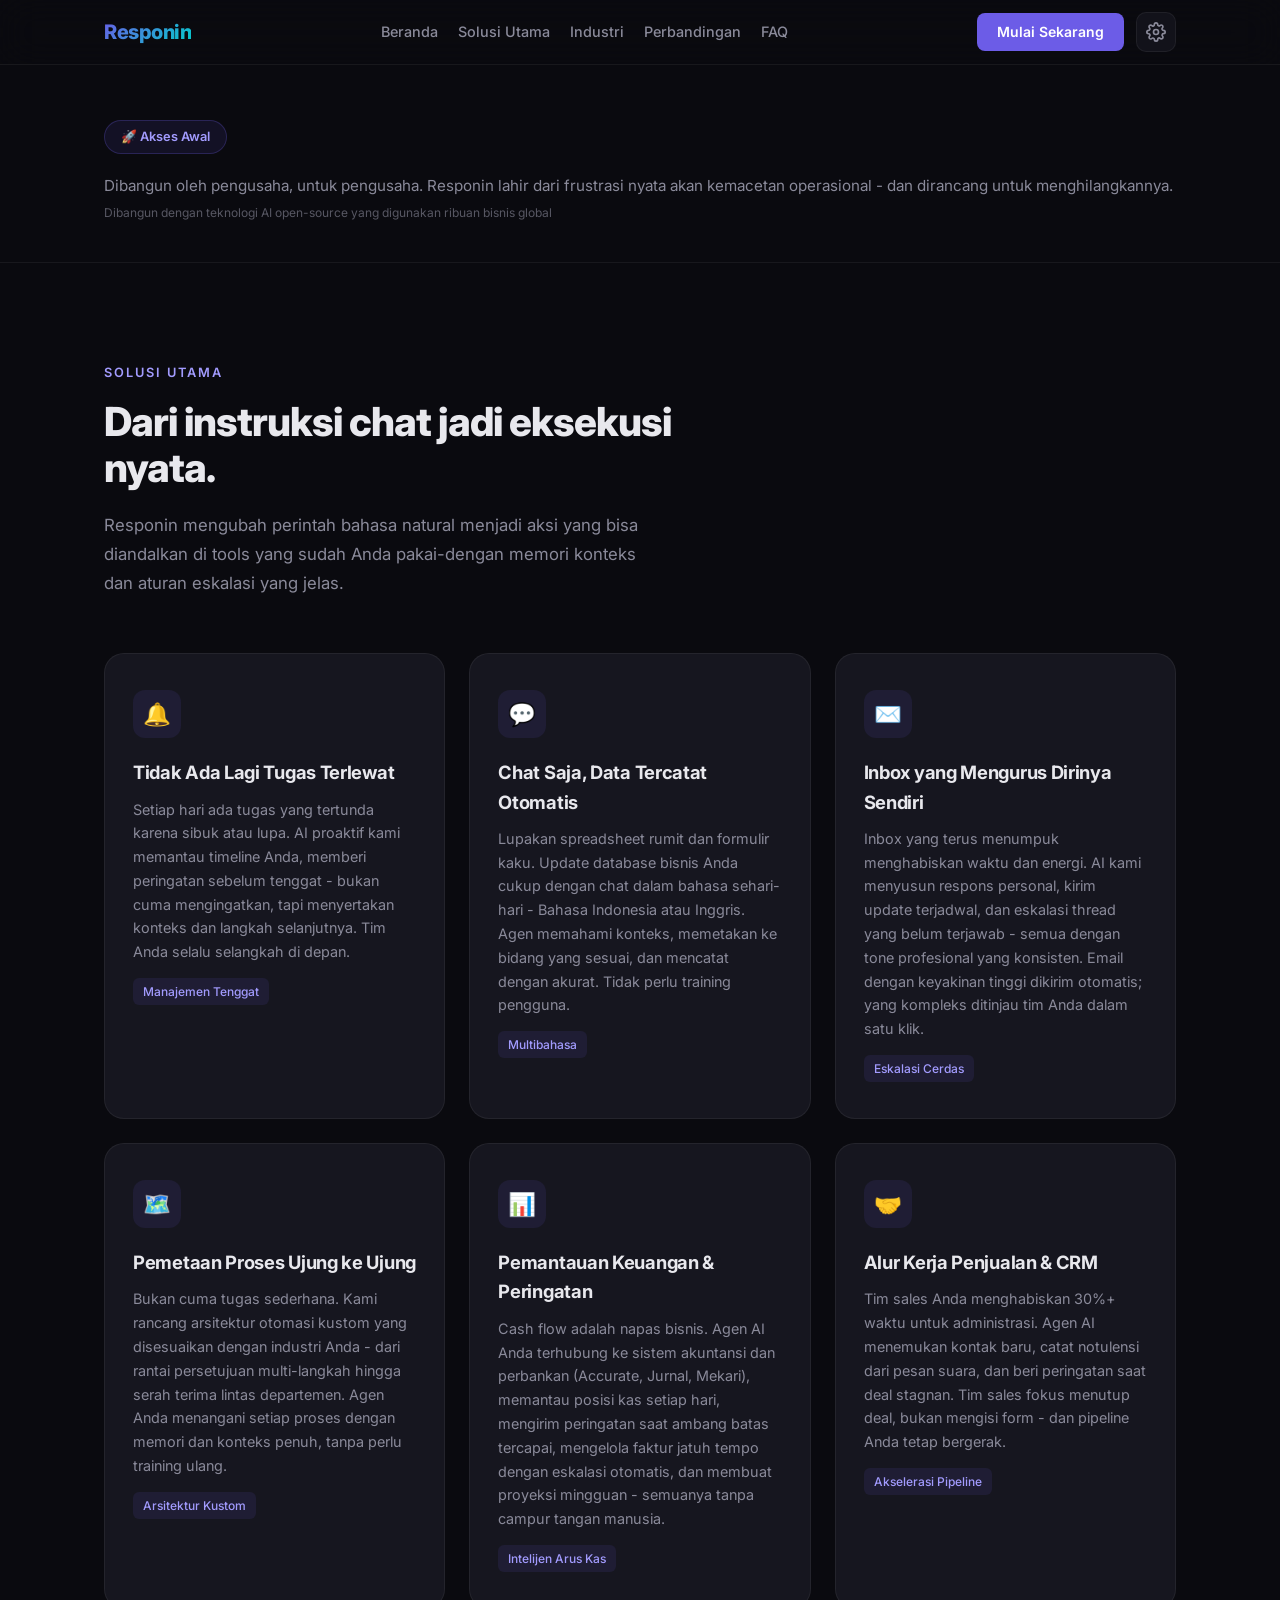
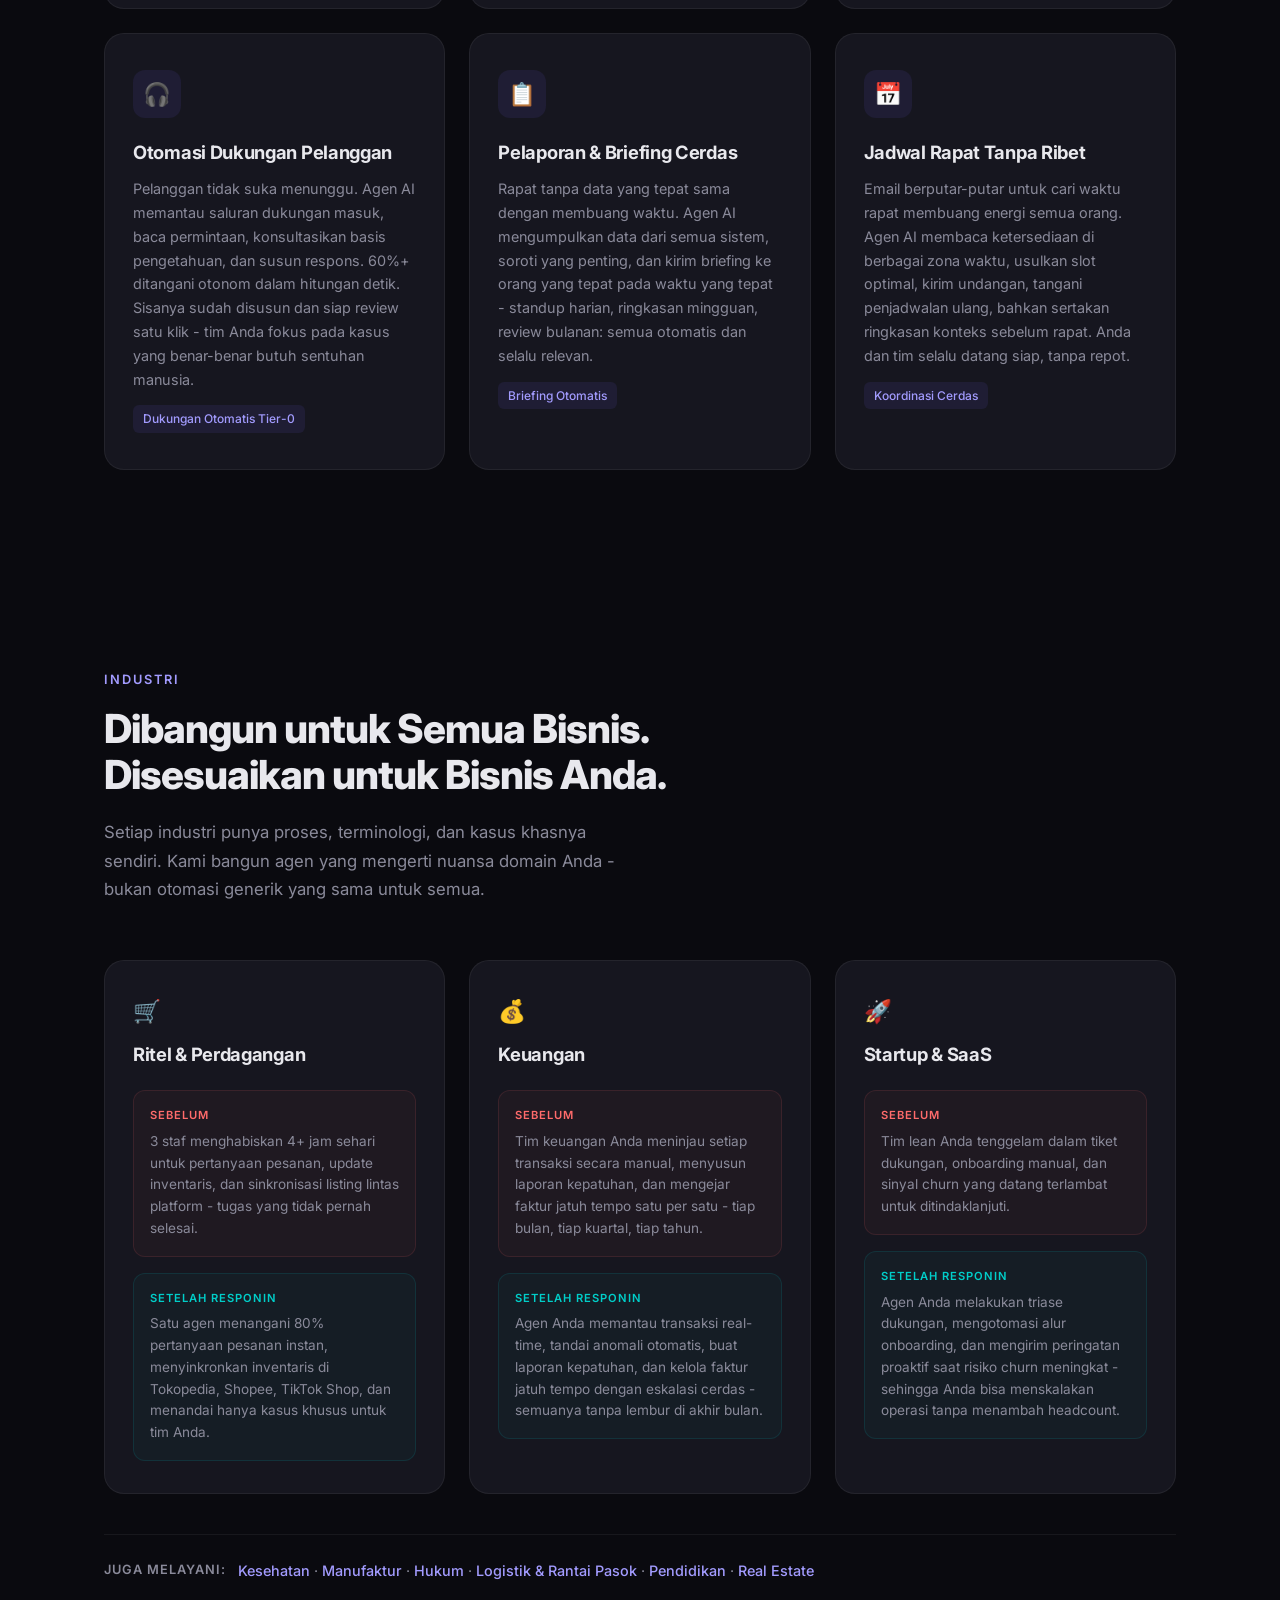
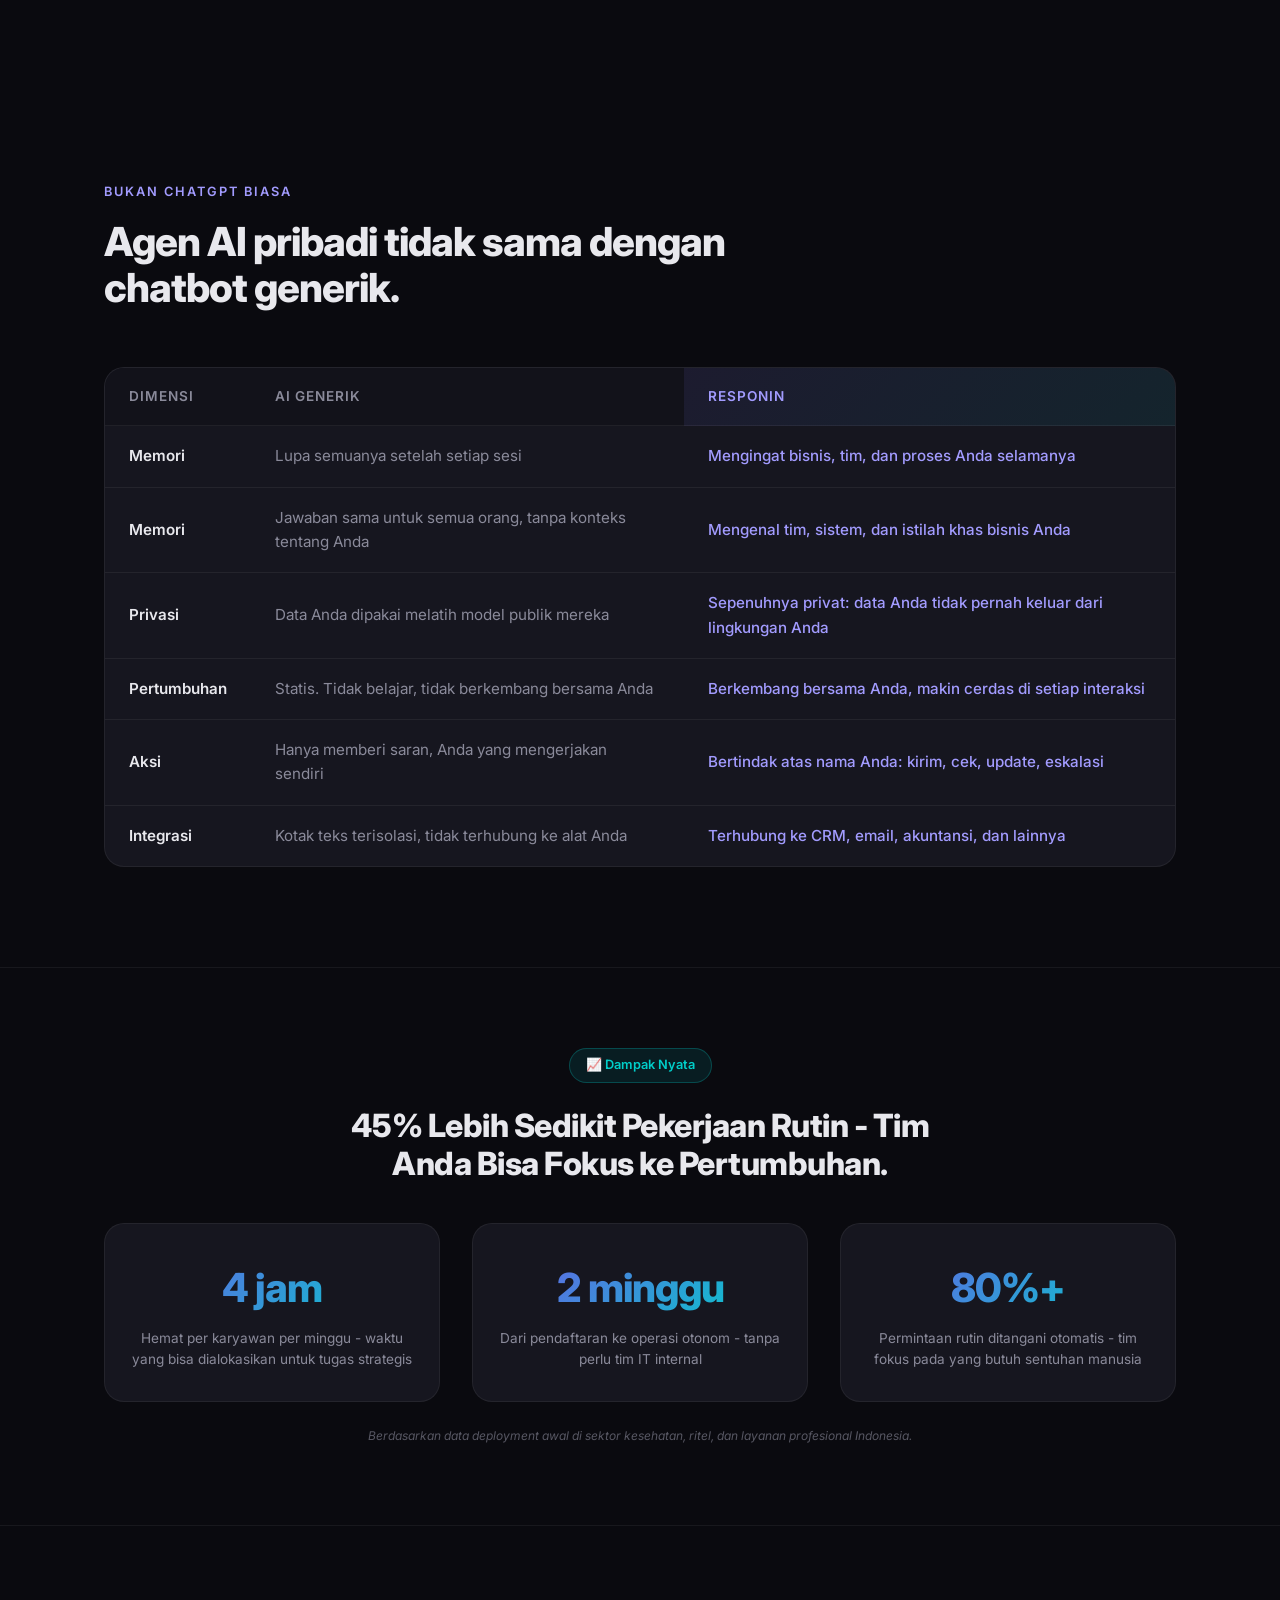
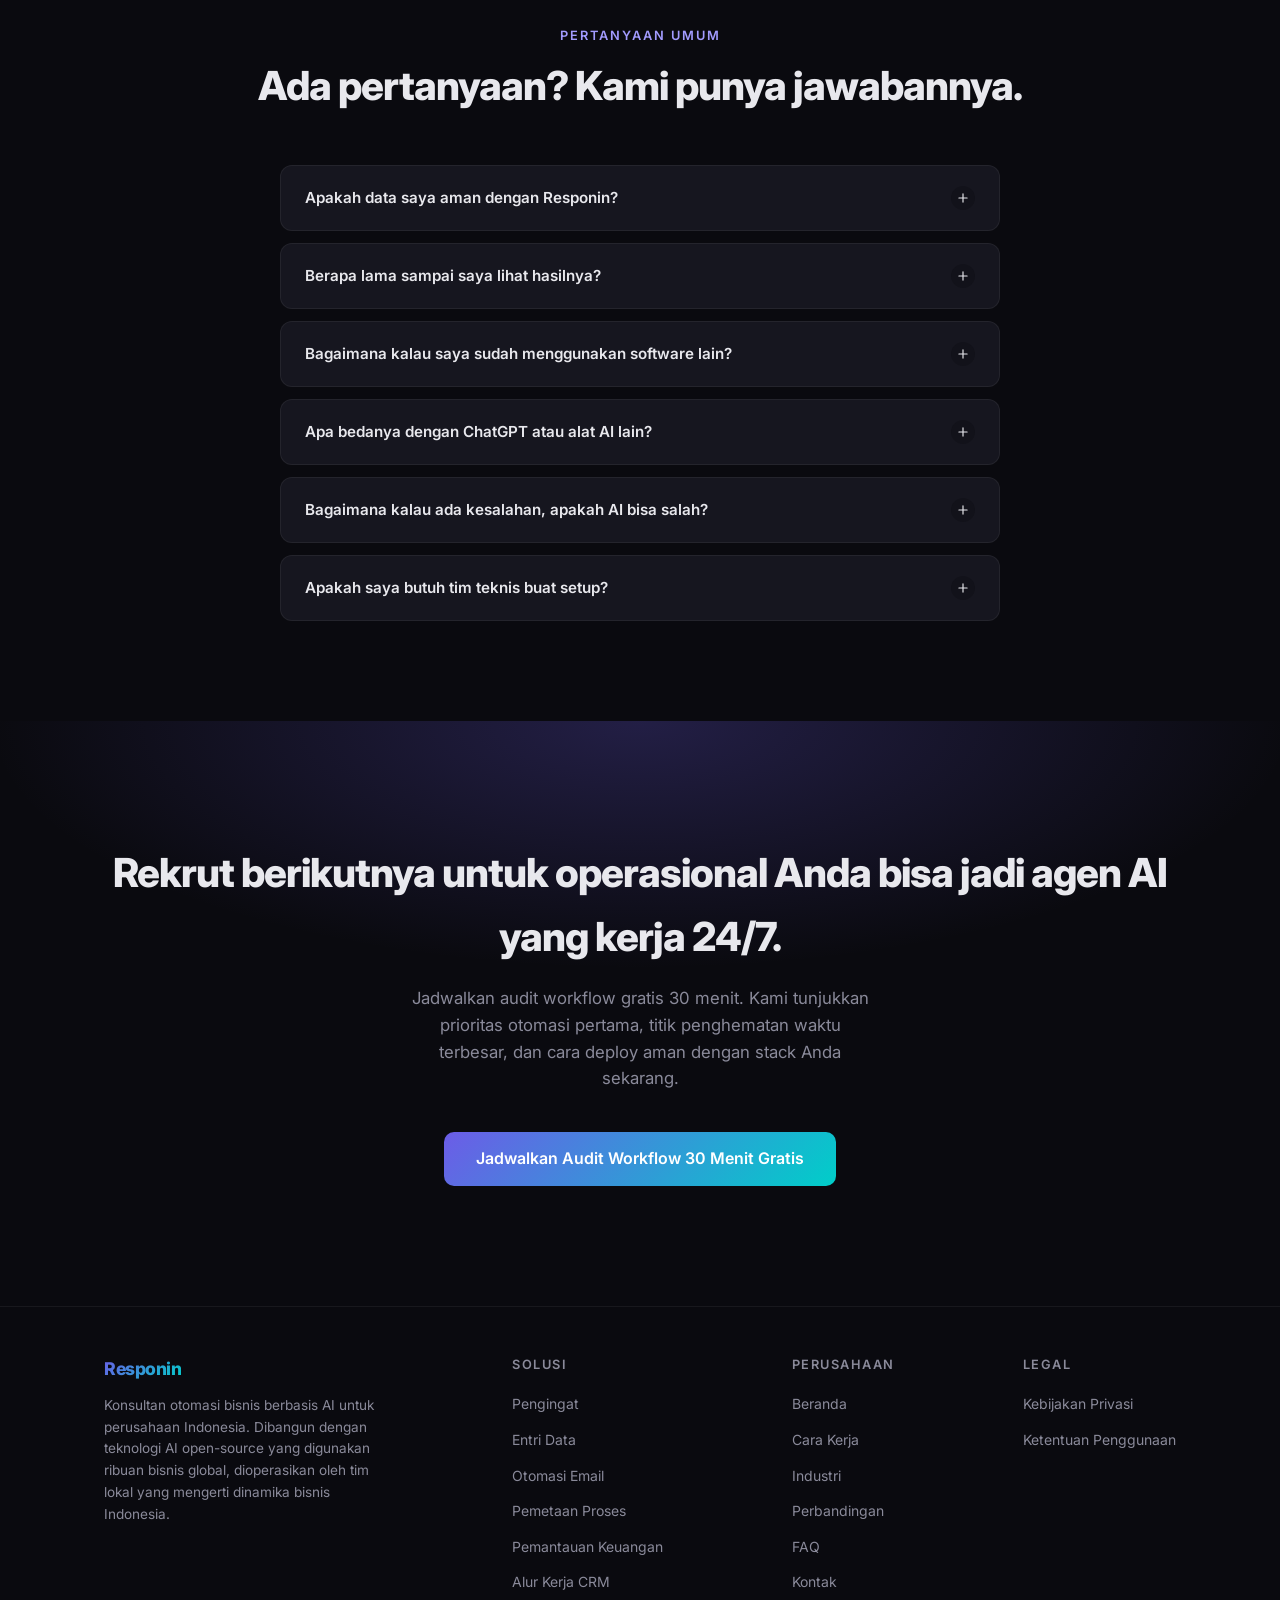
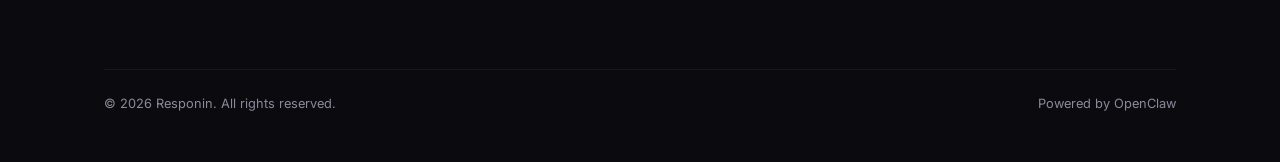
==== commit 8c8bad14: "remove em dashes from all web copy (EN/ID)" ====
--- a/learnmore.html
+++ b/learnmore.html
@@ -89,7 +89,7 @@
         <div class="fade-up">
           <p class="section-label" data-i18n="ui.solutions_label">Core Solutions</p>
           <h2 class="section-title" data-i18n="ui.solutions_title">From chat instructions to real execution.</h2>
-          <p class="section-desc" data-i18n="ui.solutions_desc">Responin turns plain-language requests into reliable action across your existing tools—with context, memory, and clear escalation rules.</p>
+          <p class="section-desc" data-i18n="ui.solutions_desc">Responin turns plain-language requests into reliable action across your existing tools-with context, memory, and clear escalation rules.</p>
         </div>
         <div class="solutions-grid">
           <div class="solution-card fade-up">
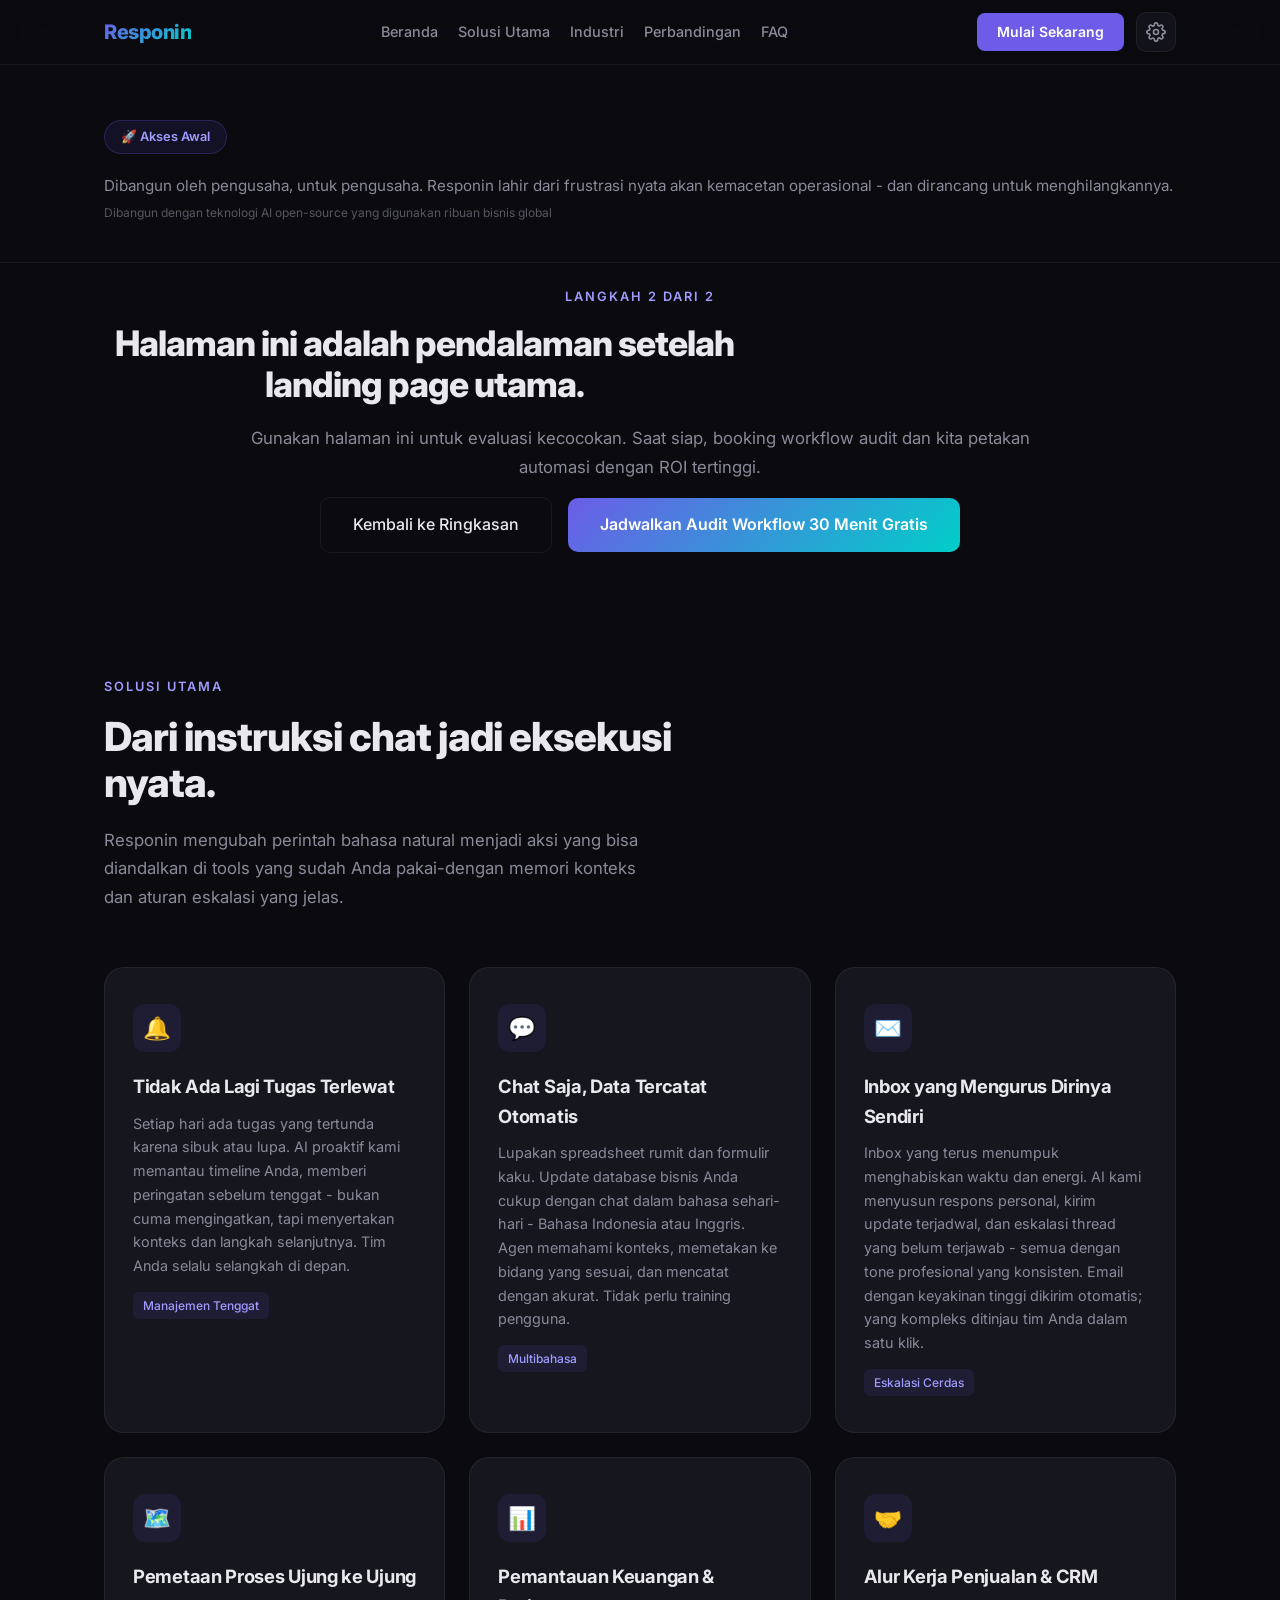
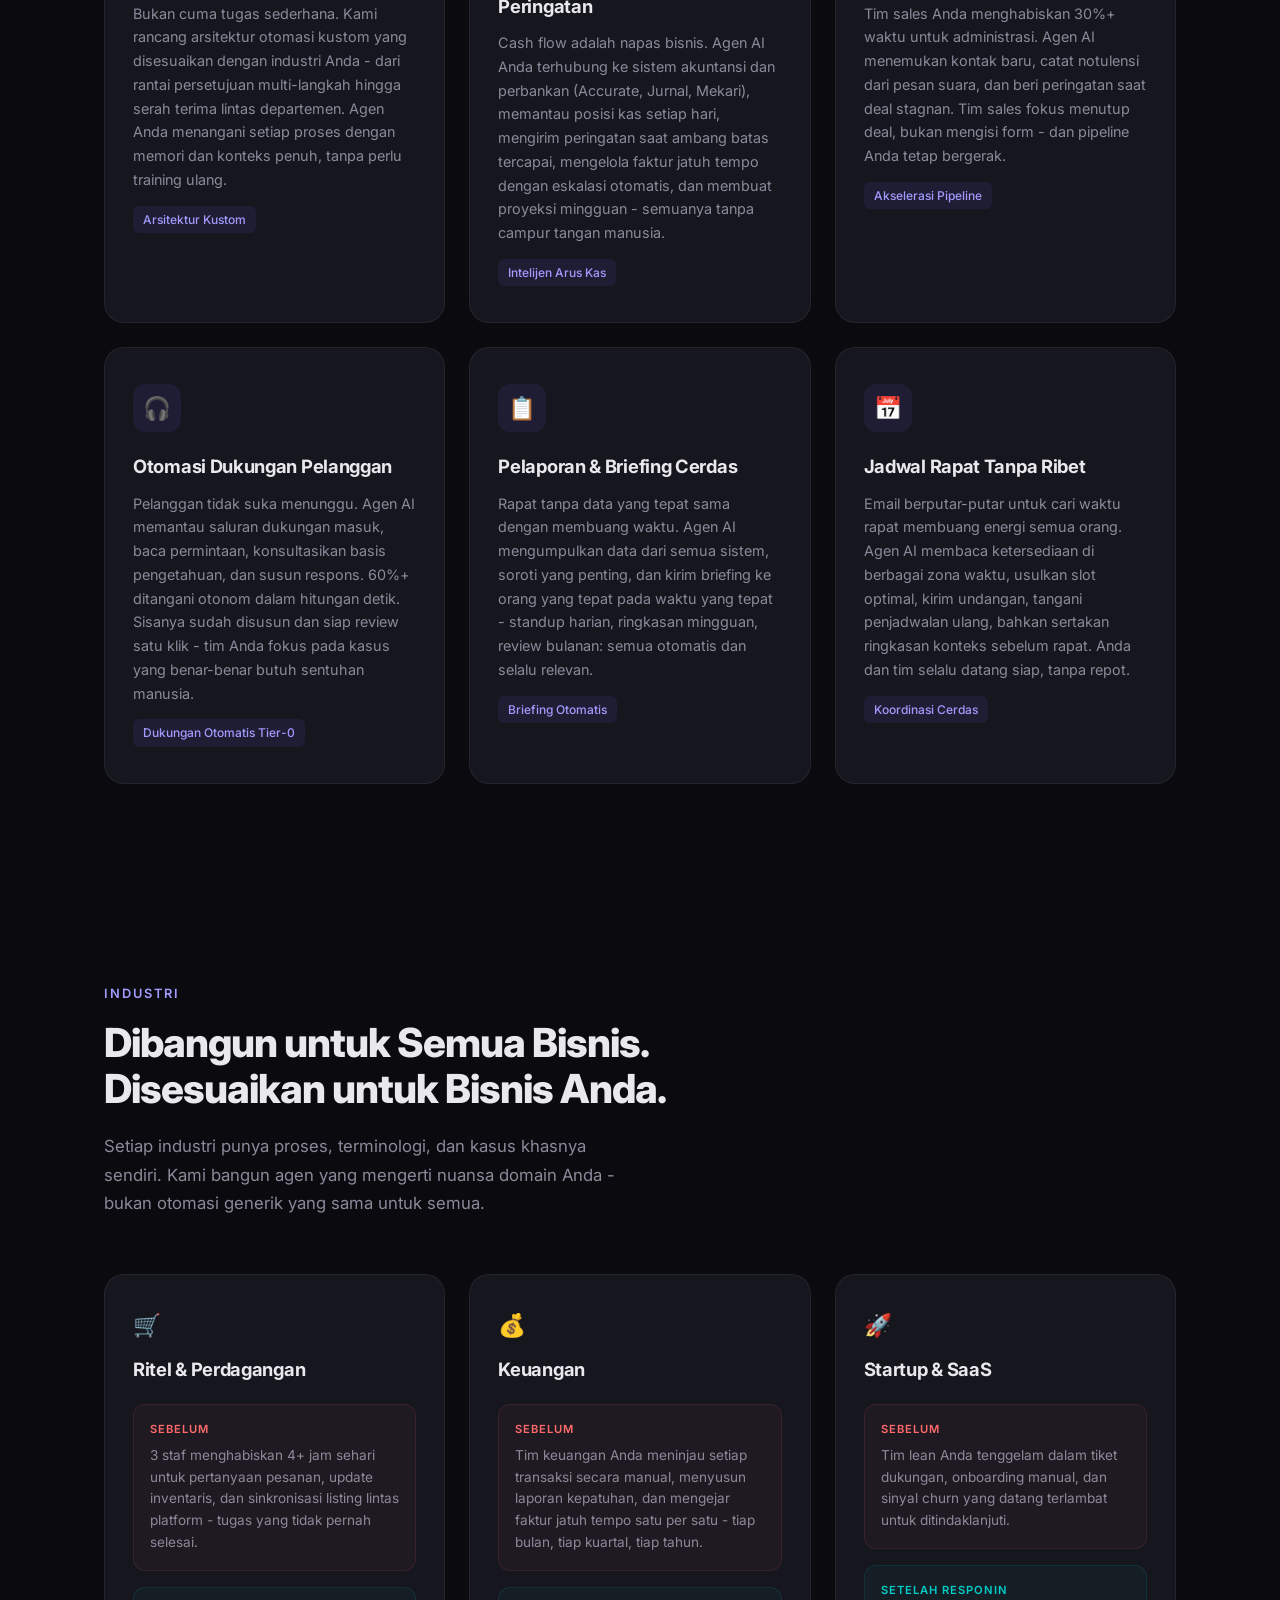
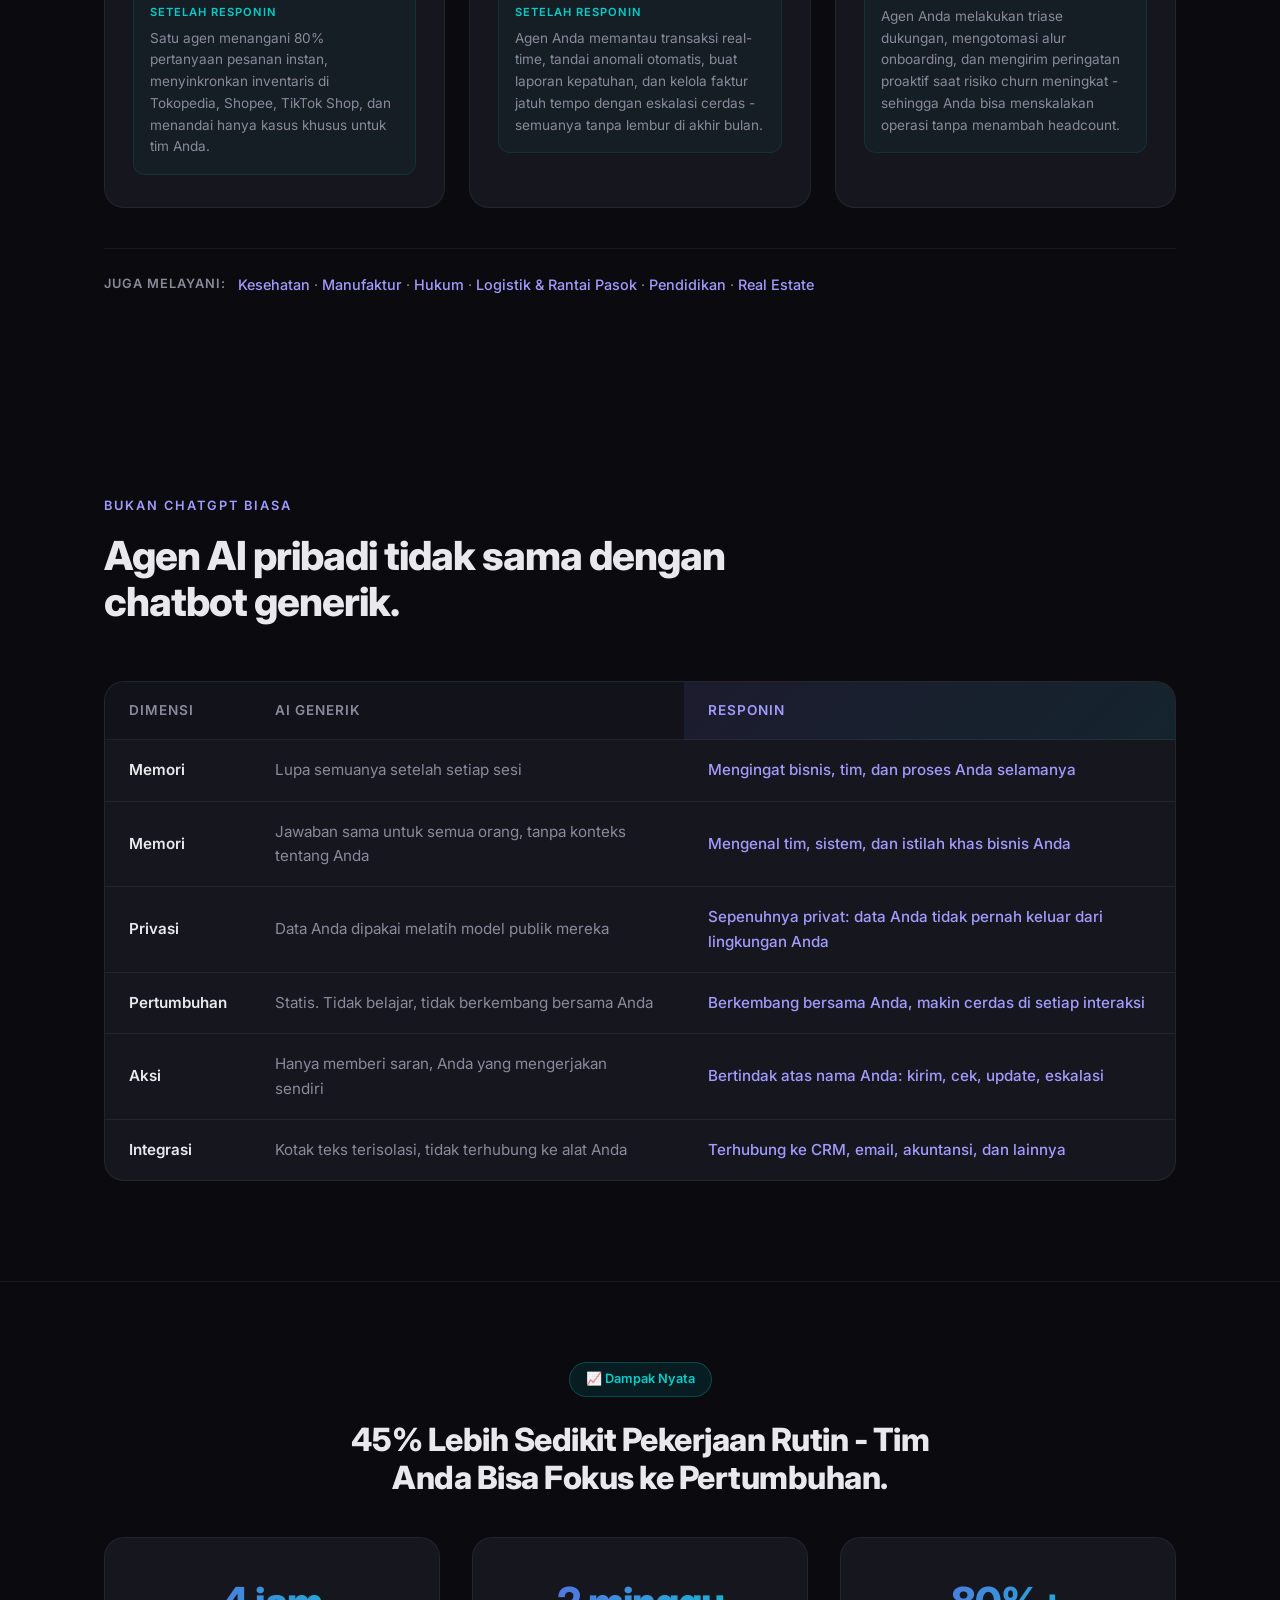
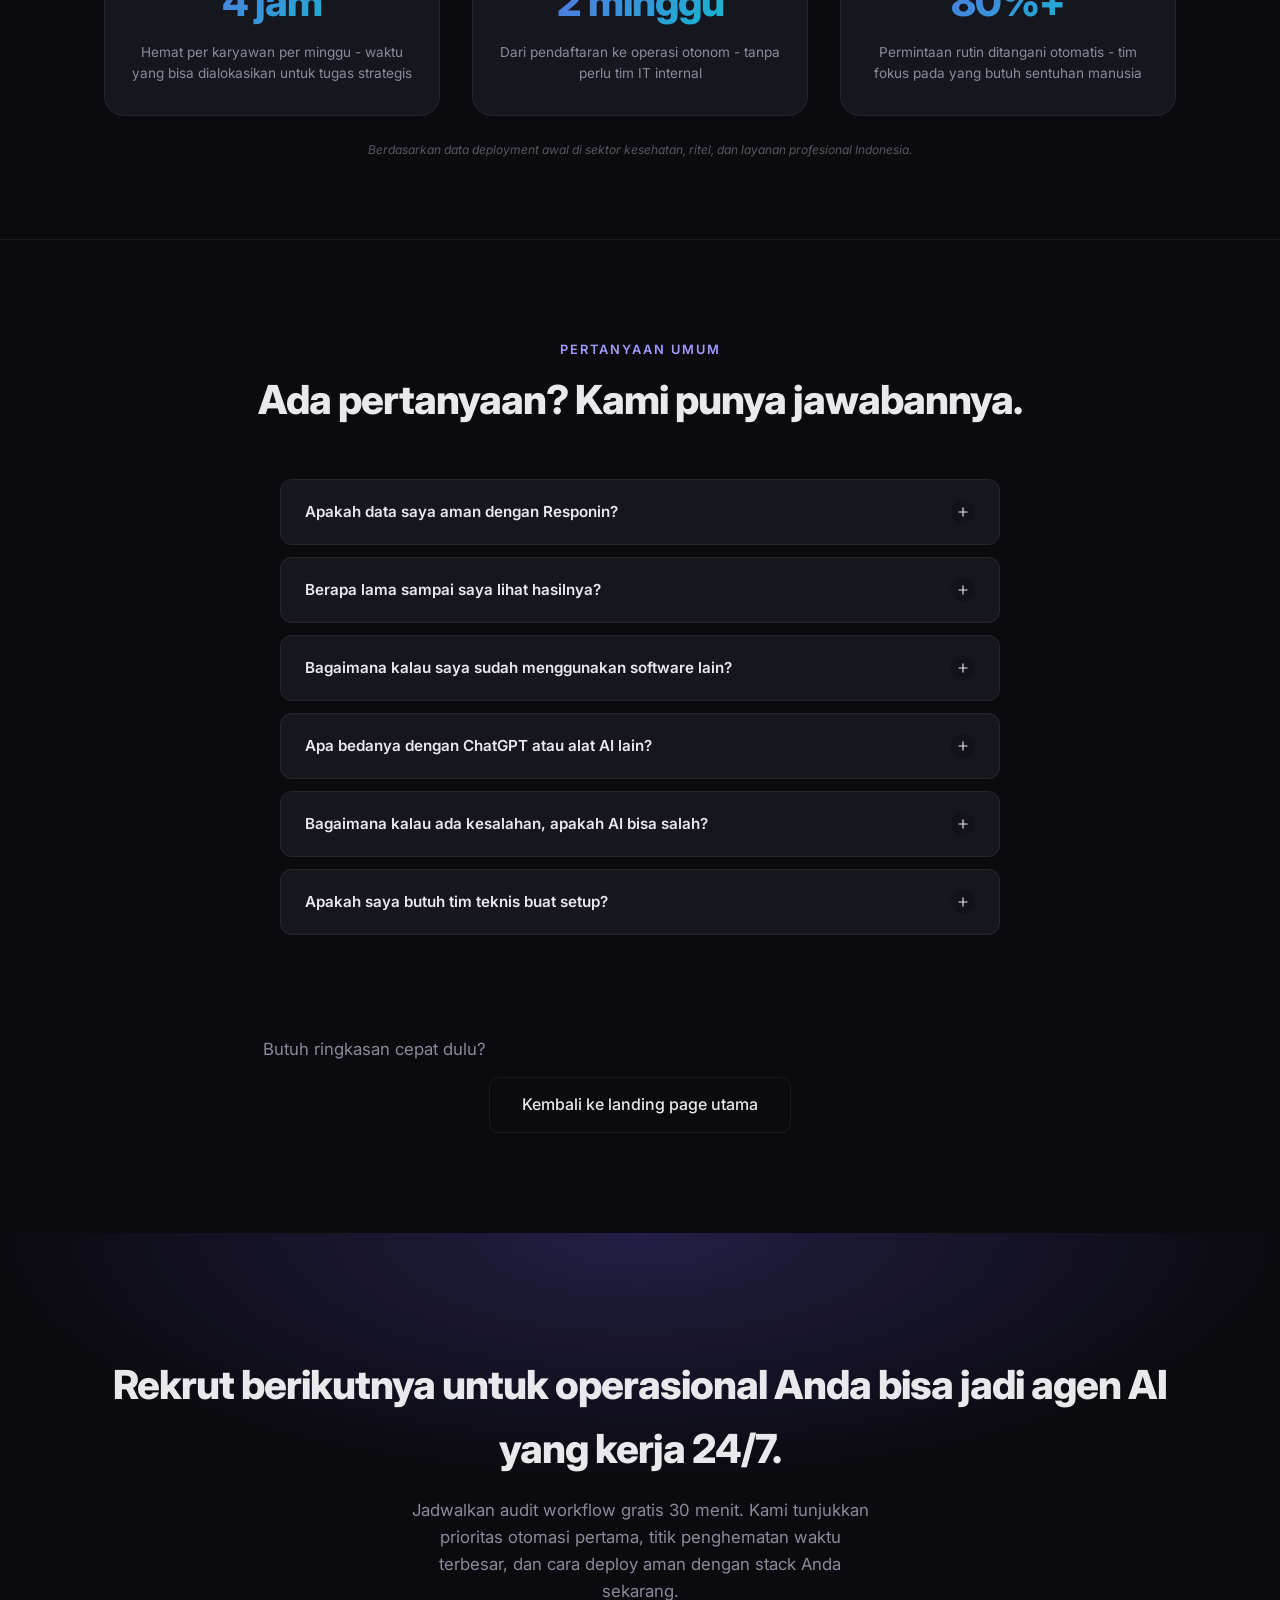
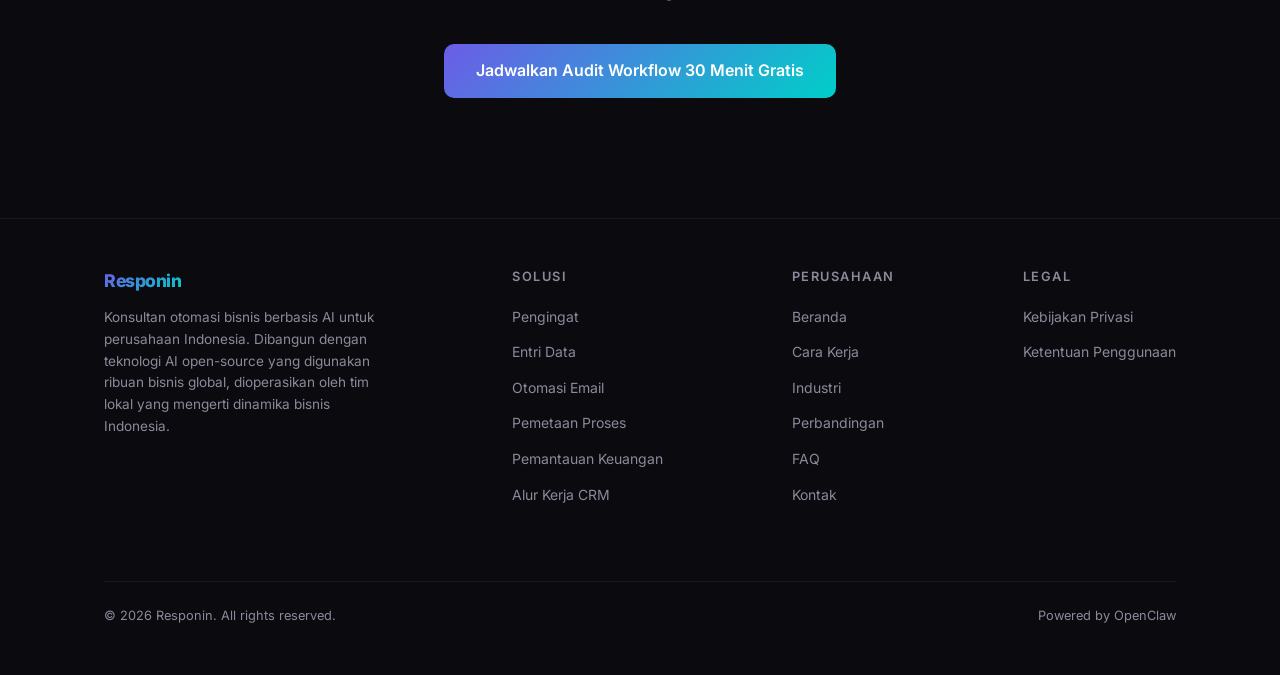
==== commit a90bc5f0: "feat: connect landing flow with guided learn-more journey" ====
--- a/learnmore.html
+++ b/learnmore.html
@@ -83,6 +83,19 @@
       </div>
     </section>
 
+    <!-- Journey Context -->
+    <section class="section" id="journey-context" style="padding-top: 24px; padding-bottom: 24px;">
+      <div class="container fade-up" style="text-align: center;">
+        <p class="section-label" data-i18n="ui.lm_step_label">Step 2 of 2</p>
+        <h2 class="section-title" style="font-size: clamp(1.6rem, 3vw, 2.2rem);" data-i18n="ui.lm_step_title">This page is your deeper dive after the main landing page.</h2>
+        <p class="section-desc" style="max-width: 780px; margin: 0 auto 16px;" data-i18n="ui.lm_step_desc">Use this to evaluate fit. When you're ready, book a workflow audit and we'll map your highest-ROI automation path.</p>
+        <div class="hero-actions" style="justify-content: center;">
+          <a href="index.html#how" class="btn-secondary" data-i18n="ui.lm_back_overview">Back to Overview</a>
+          <a href="https://calendly.com/hi-responin/30min" class="btn-primary booking-link" target="_blank" rel="noopener noreferrer" data-i18n="ui.hero_cta_primary">Book Free Workflow Audit</a>
+        </div>
+      </div>
+    </section>
+
     <!-- Core Solutions -->
     <section class="section" id="solutions">
       <div class="container">
@@ -357,6 +370,14 @@
             </div>
           </div>
         </div>
+      </div>
+    </section>
+
+    <!-- Return Path -->
+    <section class="section" id="return-path" style="padding-top: 0;">
+      <div class="container fade-up" style="text-align: center;">
+        <p class="section-desc" style="margin-bottom: 14px;" data-i18n="ui.lm_back_prompt">Prefer a quick recap first?</p>
+        <a href="index.html#hero" class="btn-secondary" data-i18n="ui.lm_back_landing">Return to main landing page</a>
       </div>
     </section>
 
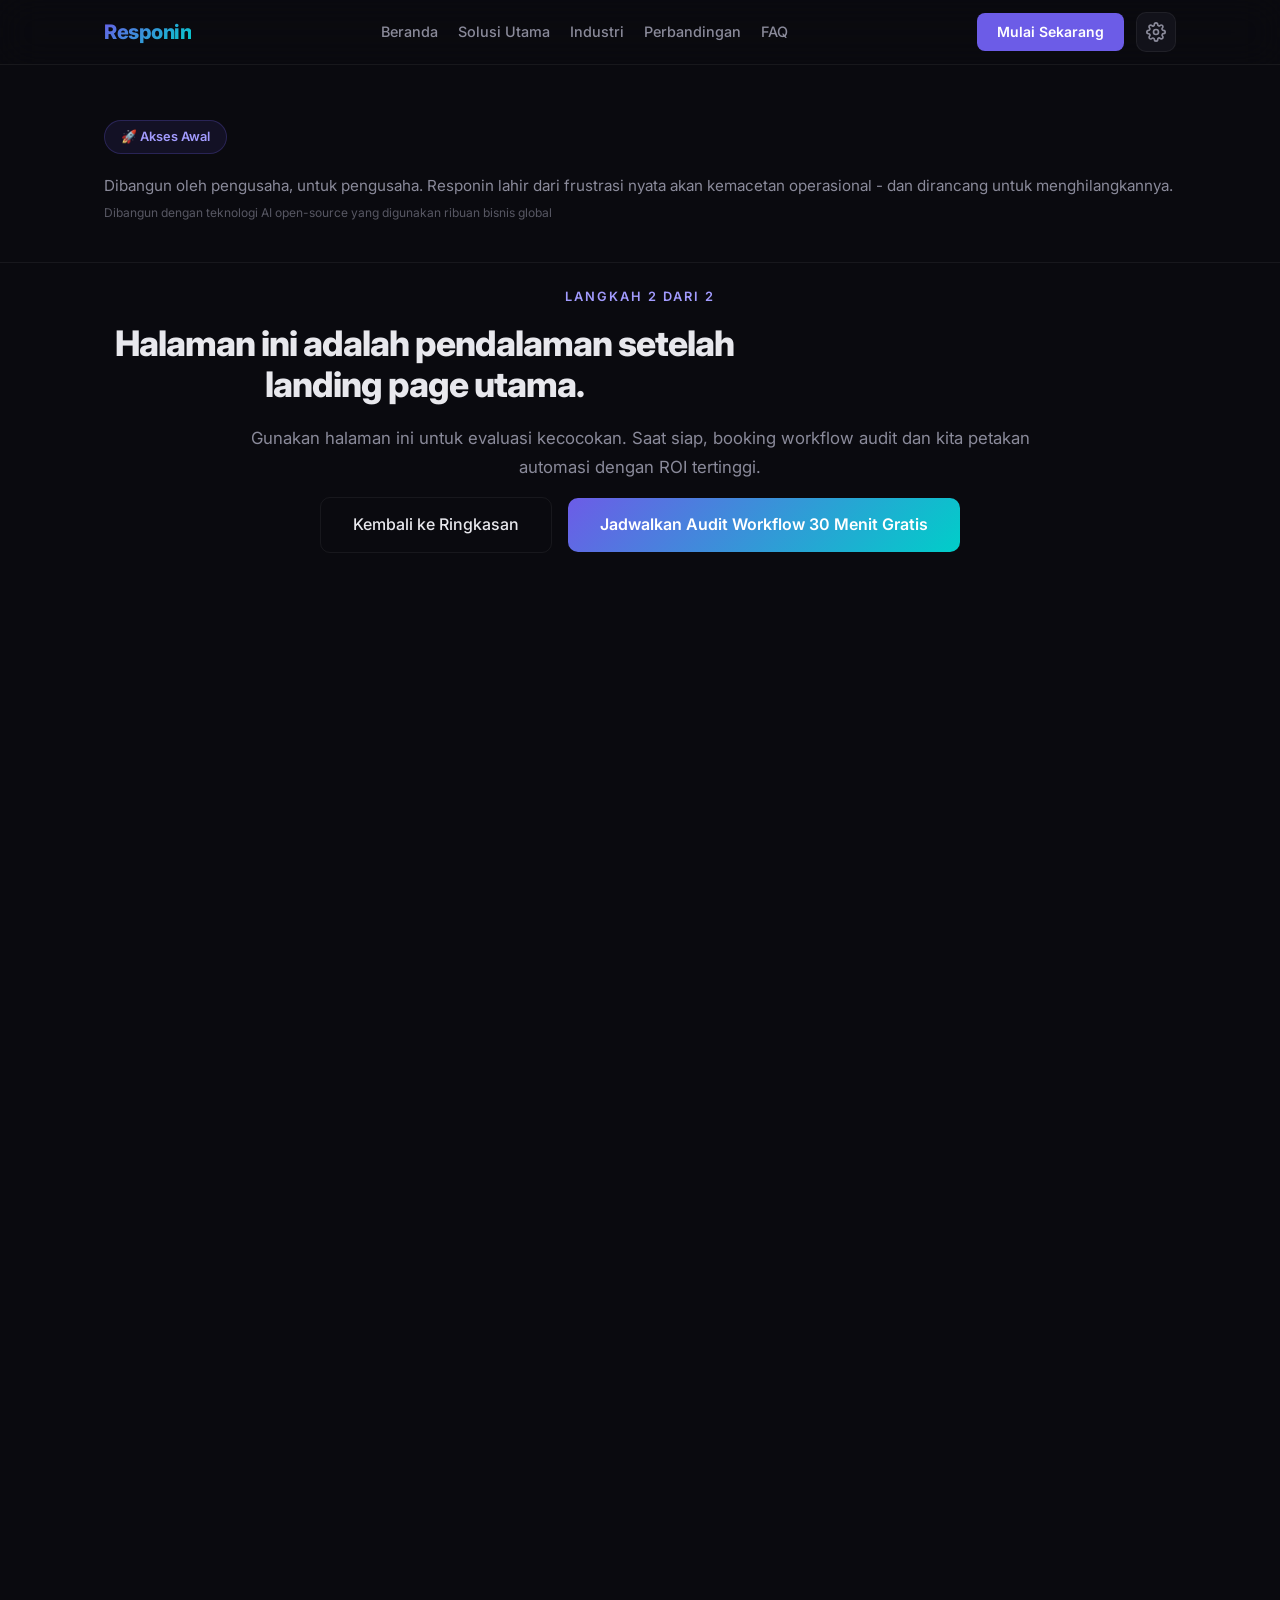
==== commit ecb93712: "feat: optimize landing layout and components" ====
--- a/learnmore.html
+++ b/learnmore.html
@@ -71,7 +71,7 @@
 
   <main id="main">
     <!-- Social Proof / Early Access -->
-    <section class="social-proof-section" style="margin-top: 80px;">
+    <section class="social-proof-section learnmore-proof-offset">
       <div class="container fade-up">
         <div class="social-proof-inner">
           <div class="social-proof-badge" data-i18n="ui.proof_badge">🚀 Early Access</div>
@@ -84,12 +84,12 @@
     </section>
 
     <!-- Journey Context -->
-    <section class="section" id="journey-context" style="padding-top: 24px; padding-bottom: 24px;">
-      <div class="container fade-up" style="text-align: center;">
+    <section class="section section-compact" id="journey-context">
+      <div class="container fade-up text-center">
         <p class="section-label" data-i18n="ui.lm_step_label">Step 2 of 2</p>
-        <h2 class="section-title" style="font-size: clamp(1.6rem, 3vw, 2.2rem);" data-i18n="ui.lm_step_title">This page is your deeper dive after the main landing page.</h2>
-        <p class="section-desc" style="max-width: 780px; margin: 0 auto 16px;" data-i18n="ui.lm_step_desc">Use this to evaluate fit. When you're ready, book a workflow audit and we'll map your highest-ROI automation path.</p>
-        <div class="hero-actions" style="justify-content: center;">
+        <h2 class="section-title learnmore-step-title" data-i18n="ui.lm_step_title">This page is your deeper dive after the main landing page.</h2>
+        <p class="section-desc section-desc-wide" data-i18n="ui.lm_step_desc">Use this to evaluate fit. When you're ready, book a workflow audit and we'll map your highest-ROI automation path.</p>
+        <div class="hero-actions justify-center">
           <a href="index.html#how" class="btn-secondary" data-i18n="ui.lm_back_overview">Back to Overview</a>
           <a href="https://calendly.com/hi-responin/30min" class="btn-primary booking-link" target="_blank" rel="noopener noreferrer" data-i18n="ui.hero_cta_primary">Book Free Workflow Audit</a>
         </div>
@@ -97,7 +97,7 @@
     </section>
 
     <!-- Core Solutions -->
-    <section class="section" id="solutions">
+    <section class="section content-auto" id="solutions">
       <div class="container">
         <div class="fade-up">
           <p class="section-label" data-i18n="ui.solutions_label">Core Solutions</p>
@@ -164,7 +164,7 @@
     </section>
 
     <!-- Industries -->
-    <section class="section" id="industries">
+    <section class="section content-auto" id="industries">
       <div class="container">
         <div class="fade-up">
           <p class="section-label" data-i18n="ui.industries_label">Industries</p>
@@ -230,7 +230,7 @@
     </section>
 
     <!-- Responin vs Generic AI -->
-    <section class="section" id="vs-generic">
+    <section class="section content-auto" id="vs-generic">
       <div class="container">
         <div class="fade-up">
           <p class="section-label" data-i18n="ui.vs_label">Why Not Just ChatGPT?</p>
@@ -252,7 +252,7 @@
                 <td data-i18n="ui.vs_r1_c3">Remembers your business, people, and processes, forever</td>
               </tr>
               <tr>
-                <td data-i18n="ui.vs_r1_c1">Personalization</td>
+                <td data-i18n="ui.vs_r2_c1">Personalization</td>
                 <td data-i18n="ui.vs_r2_c2">Same answers for everyone, no context about you</td>
                 <td data-i18n="ui.vs_r2_c3">Knows your team, your systems, your terminology</td>
               </tr>
@@ -308,11 +308,11 @@
     </section>
 
     <!-- FAQ -->
-    <section class="section faq-section" id="faq">
-      <div class="container">
-        <div class="fade-up" style="text-align: center;">
+    <section class="section faq-section content-auto" id="faq">
+      <div class="container">
+        <div class="fade-up text-center">
           <p class="section-label" data-i18n="ui.faq_label">Frequently Asked Questions</p>
-          <h2 class="section-title" style="max-width: 100%;" data-i18n="ui.faq_title">Got questions? We've got answers.</h2>
+          <h2 class="section-title max-width-full" data-i18n="ui.faq_title">Got questions? We've got answers.</h2>
         </div>
         <div class="faq-list">
           <div class="faq-item fade-up">
@@ -374,9 +374,9 @@
     </section>
 
     <!-- Return Path -->
-    <section class="section" id="return-path" style="padding-top: 0;">
-      <div class="container fade-up" style="text-align: center;">
-        <p class="section-desc" style="margin-bottom: 14px;" data-i18n="ui.lm_back_prompt">Prefer a quick recap first?</p>
+    <section class="section pt-0" id="return-path">
+      <div class="container fade-up text-center">
+        <p class="section-desc mb-14" data-i18n="ui.lm_back_prompt">Prefer a quick recap first?</p>
         <a href="index.html#hero" class="btn-secondary" data-i18n="ui.lm_back_landing">Return to main landing page</a>
       </div>
     </section>
@@ -455,7 +455,7 @@
     </div>
     <div class="mobile-menu-settings">
       <div class="settings-group-label" data-i18n="ui.settings_language">Language</div>
-      <div class="lang-switch" style="margin-bottom: 12px;">
+      <div class="lang-switch mb-12">
         <button class="lang-btn" data-lang="en" type="button">EN</button>
         <button class="lang-btn active" data-lang="id" type="button">ID</button>
       </div>
@@ -481,7 +481,7 @@
     </a>
   </div>
 
-  <script src="i18n.js"></script>
-  <script src="app.js"></script>
+  <script src="i18n.js" defer></script>
+  <script src="app.js" defer></script>
 </body>
 </html>
--- a/styles.css
+++ b/styles.css
@@ -1193,3 +1193,141 @@
   .fade-up { opacity: 1 !important; transform: none !important; }
   .sticky-cta-mobile { transition: none !important; }
 }
+
+/* --- Landing Optimization System --- */
+.is-hidden { display: none !important; }
+.is-visible { opacity: 1 !important; transform: none !important; animation: none !important; }
+.justify-center { justify-content: center !important; }
+.text-center { text-align: center !important; }
+.mt-24 { margin-top: 24px !important; }
+.mb-12 { margin-bottom: 12px !important; }
+.section-compact { padding-top: 24px !important; padding-bottom: 24px !important; }
+.content-auto {
+  content-visibility: auto;
+  contain-intrinsic-size: 1px 720px;
+}
+
+.hero-grid {
+  display: grid;
+  grid-template-columns: minmax(0, 1.05fr) minmax(320px, 0.95fr);
+  gap: clamp(32px, 6vw, 72px);
+  align-items: center;
+}
+.hero-copy { max-width: 720px; }
+.hero-preview {
+  position: relative;
+  z-index: 1;
+  background: var(--bg-card);
+  border: 1px solid var(--border);
+  border-radius: var(--radius-lg);
+  overflow: hidden;
+  box-shadow: 0 28px 80px rgba(0, 0, 0, 0.35);
+}
+.hero-preview::before {
+  content: '';
+  position: absolute;
+  inset: -1px;
+  border-radius: inherit;
+  padding: 1px;
+  background: linear-gradient(135deg, rgba(108, 92, 231, 0.4), rgba(0, 206, 201, 0.26));
+  -webkit-mask: linear-gradient(#000 0 0) content-box, linear-gradient(#000 0 0);
+  -webkit-mask-composite: xor;
+  mask-composite: exclude;
+  pointer-events: none;
+}
+.hero-preview .chat-topbar-info h2 {
+  font-size: 0.9rem;
+  font-weight: 600;
+  color: var(--text);
+}
+.hero-preview-body {
+  padding: 24px 20px 0;
+  display: flex;
+  flex-direction: column;
+  gap: 16px;
+}
+.hero-preview .chat-input-bar { margin: 8px -20px 0; }
+.hero-preview .chat-msg { opacity: 1; }
+.hero-preview .chat-msg.agent { max-width: 92%; }
+
+.proof-strip {
+  position: relative;
+  padding: 28px 0 48px;
+  border-top: 1px solid var(--border);
+  border-bottom: 1px solid var(--border);
+  background: linear-gradient(180deg, rgba(108, 92, 231, 0.045), rgba(0, 206, 201, 0.025));
+}
+.proof-strip .stats-bar {
+  margin-top: 0;
+  padding-top: 0;
+  border-top: 0;
+  justify-content: space-between;
+}
+.proof-strip .stats-footnote { margin-bottom: 0; }
+
+.navigation-card-grid {
+  display: grid;
+  grid-template-columns: repeat(auto-fit, minmax(260px, 1fr));
+  gap: 24px;
+  margin-top: 56px;
+}
+.navigation-card {
+  display: block;
+  color: inherit;
+  text-decoration: none;
+  background: var(--bg-card);
+  border: 1px solid var(--border);
+  border-radius: var(--radius-lg);
+  padding: 32px 28px;
+  transition: transform 0.25s ease, border-color 0.25s ease, box-shadow 0.25s ease;
+}
+.navigation-card:hover,
+.navigation-card:focus-visible {
+  border-color: var(--border-hover);
+  transform: translateY(-3px);
+  box-shadow: 0 12px 36px rgba(108, 92, 231, 0.1);
+}
+.navigation-card .problem-icon { background: rgba(108, 92, 231, 0.1); }
+.navigation-card h3 {
+  font-size: 1.1rem;
+  font-weight: 700;
+  margin-bottom: 10px;
+  letter-spacing: -0.3px;
+}
+.navigation-card p { font-size: 0.9rem; color: var(--text-muted); line-height: 1.65; }
+
+.chat-mode-panel { min-height: 1px; }
+.chat-mode-tab[aria-selected="true"],
+.chat-tab[aria-selected="true"] {
+  background: linear-gradient(135deg, var(--gradient-1), var(--gradient-2));
+  color: #fff;
+  border-color: transparent;
+}
+.mobile-menu[aria-hidden="true"] { visibility: hidden; }
+.mobile-menu.open { visibility: visible; }
+.gc-avatar-a { background: rgba(85,239,196,0.2); color: #55efc4; }
+.gc-avatar-s { background: rgba(116,185,255,0.2); color: #74b9ff; }
+.gc-avatar-r { background: linear-gradient(135deg, var(--gradient-1), var(--gradient-2)); color: #fff; }
+
+@media (max-width: 900px) {
+  .hero-grid { grid-template-columns: 1fr; }
+  .hero-preview { max-width: 680px; width: 100%; }
+}
+
+@media (max-width: 768px) {
+  .proof-strip .stats-bar {
+    display: grid;
+    grid-template-columns: repeat(2, minmax(0, 1fr));
+    gap: 24px;
+  }
+  .hero-preview { display: none; }
+  .navigation-card-grid { grid-template-columns: 1fr; margin-top: 40px; }
+}
+
+/* --- Learn More layout utilities --- */
+.learnmore-proof-offset { margin-top: 80px; }
+.learnmore-step-title { font-size: clamp(1.6rem, 3vw, 2.2rem); }
+.section-desc-wide { max-width: 780px; margin: 0 auto 16px; }
+.max-width-full { max-width: 100% !important; }
+.pt-0 { padding-top: 0 !important; }
+.mb-14 { margin-bottom: 14px !important; }
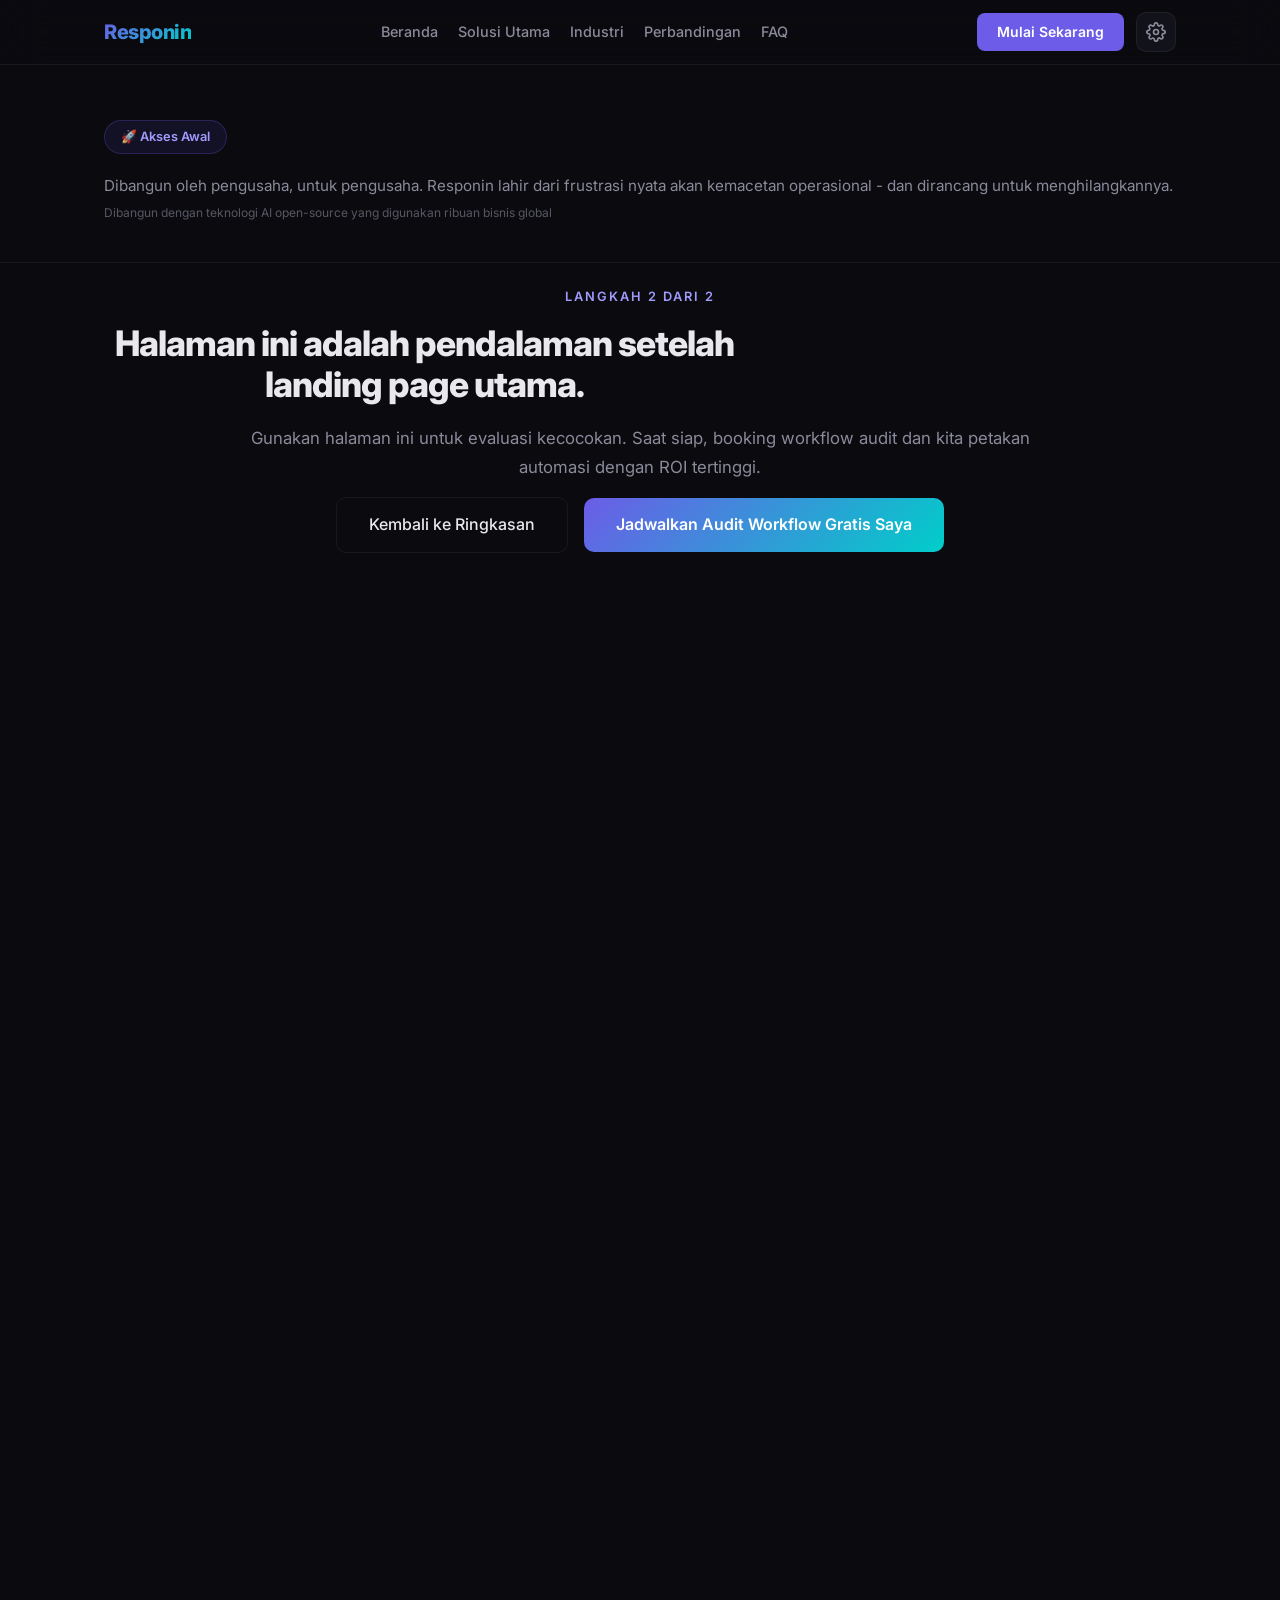
==== commit 4c82a3d6: "fix(footer): align grouped links across all pages" ====
--- a/learnmore.html
+++ b/learnmore.html
@@ -411,12 +411,12 @@
         <div class="footer-col">
           <h4 data-i18n="ui.footer_company">Company</h4>
           <ul>
-            <li><a href="index.html" data-i18n="ui.nav_home">Home</a></li>
+            <li><a href="index.html#why" data-i18n="ui.foot_comp_1">About</a></li>
             <li><a href="index.html#how" data-i18n="ui.foot_comp_2">How It Works</a></li>
-            <li><a href="#industries" data-i18n="ui.foot_comp_3">Industries</a></li>
-            <li><a href="#vs-generic" data-i18n="ui.foot_comp_4">Compare</a></li>
-            <li><a href="#faq" data-i18n="ui.foot_comp_6">FAQ</a></li>
-            <li><a href="#cta" data-i18n="ui.foot_comp_5">Contact</a></li>
+            <li><a href="learnmore.html#industries" data-i18n="ui.foot_comp_3">Industries</a></li>
+            <li><a href="learnmore.html#vs-generic" data-i18n="ui.foot_comp_4">Compare</a></li>
+            <li><a href="learnmore.html#faq" data-i18n="ui.foot_comp_6">FAQ</a></li>
+            <li><a href="index.html#cta" data-i18n="ui.foot_comp_5">Contact</a></li>
           </ul>
         </div>
         <div class="footer-col">
--- a/styles.css
+++ b/styles.css
@@ -1036,6 +1036,11 @@
 }
 .fade-up.visible { opacity: 1; transform: translateY(0) scale(1); }
 
+/* Calm mode: keep content immediately visible and remove entrance animations */
+.calm-mode .fade-up { opacity: 1; transform: none; transition: none; }
+.calm-mode .chat-msg,
+.calm-mode .gc-msg { animation: none; opacity: 1; }
+
 /* --- Group Chat Demo --- */
 .group-chat-demo { padding: 40px 0 80px; }
 .group-chat-demo .chat-demo-header { margin-bottom: 48px; }
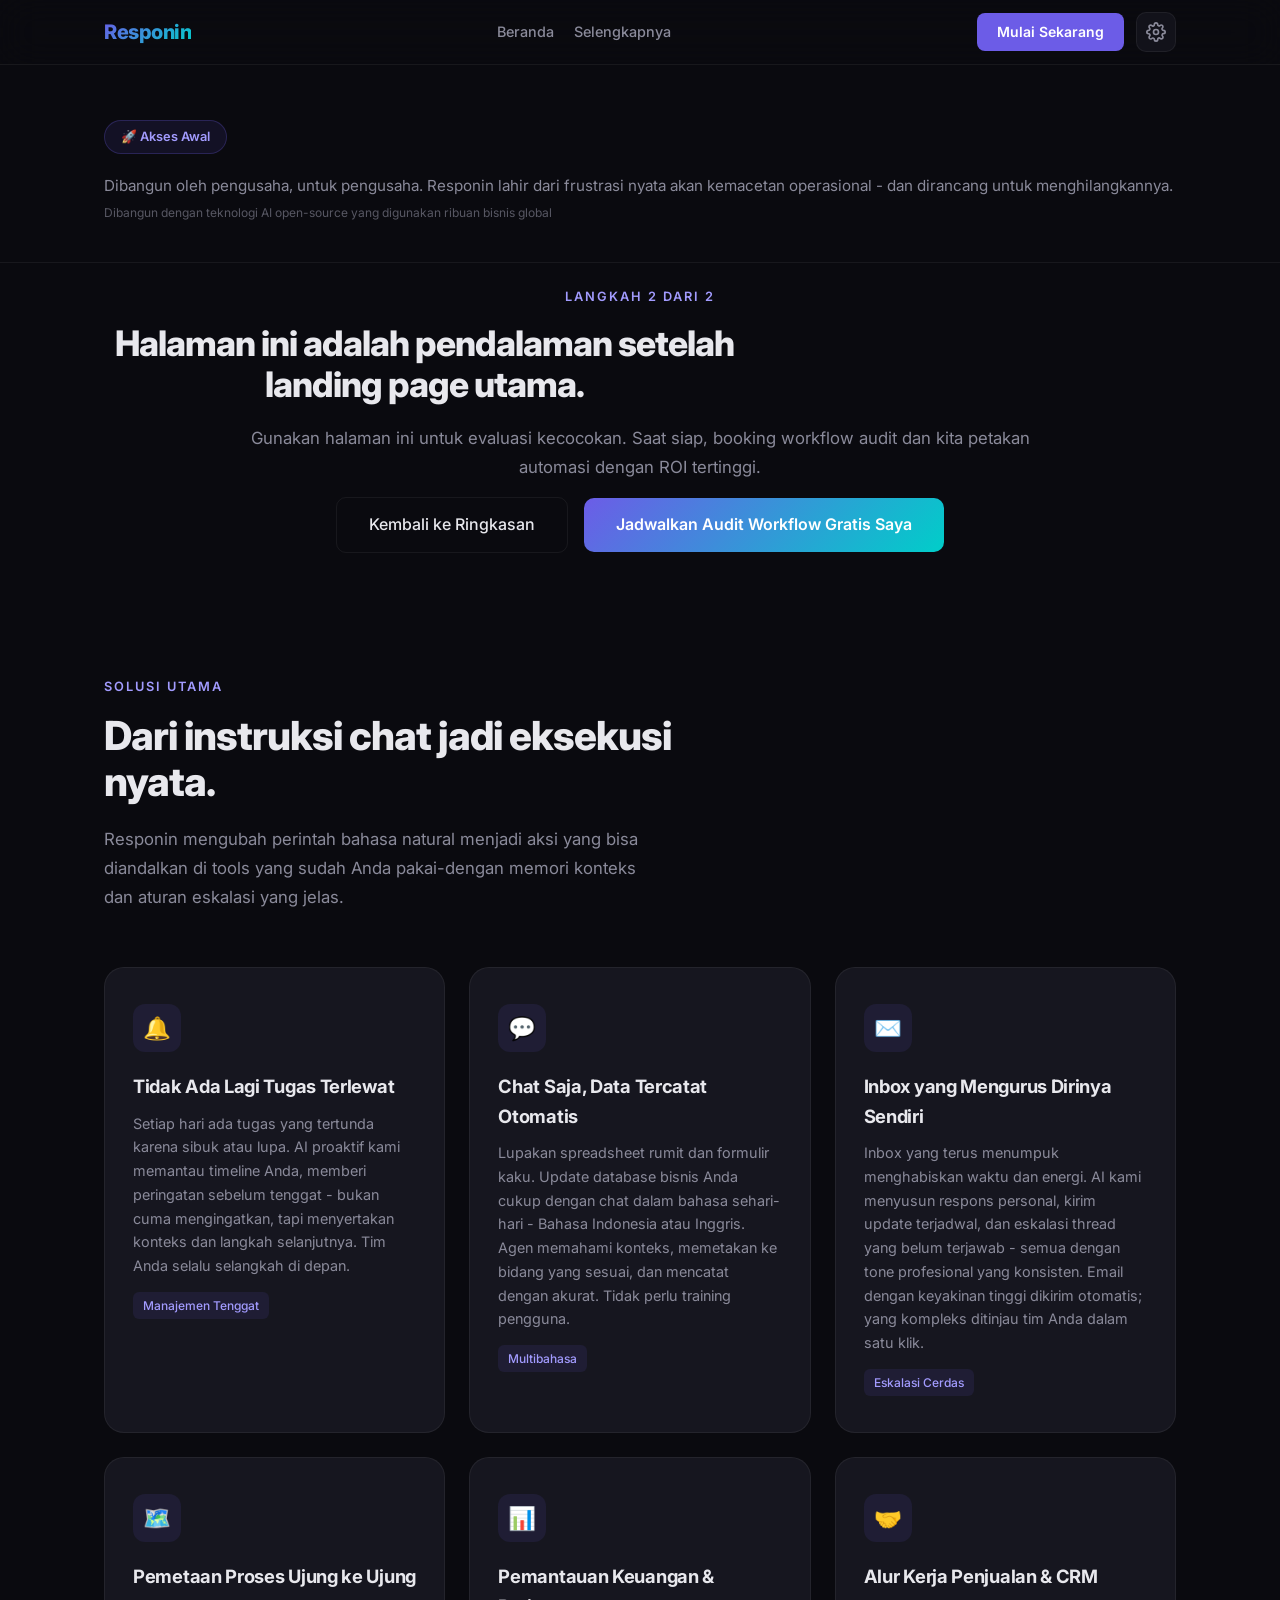
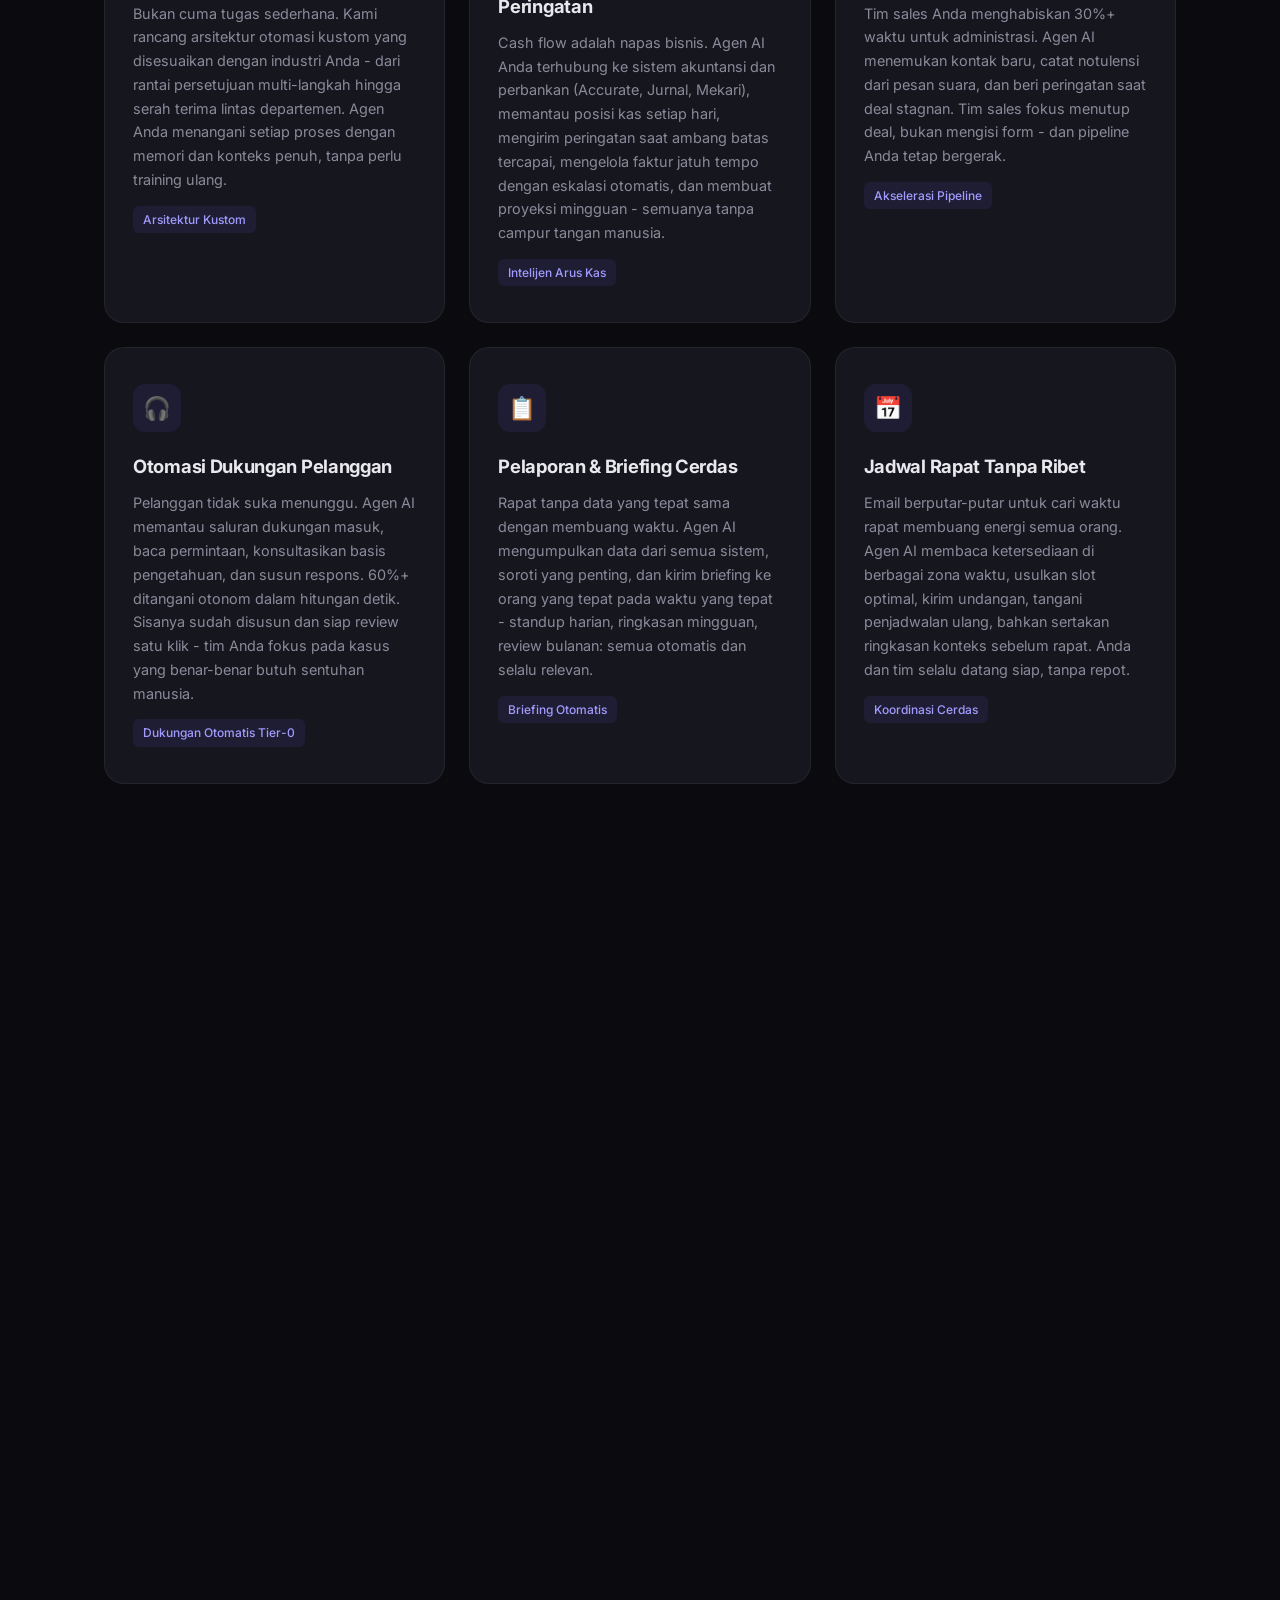
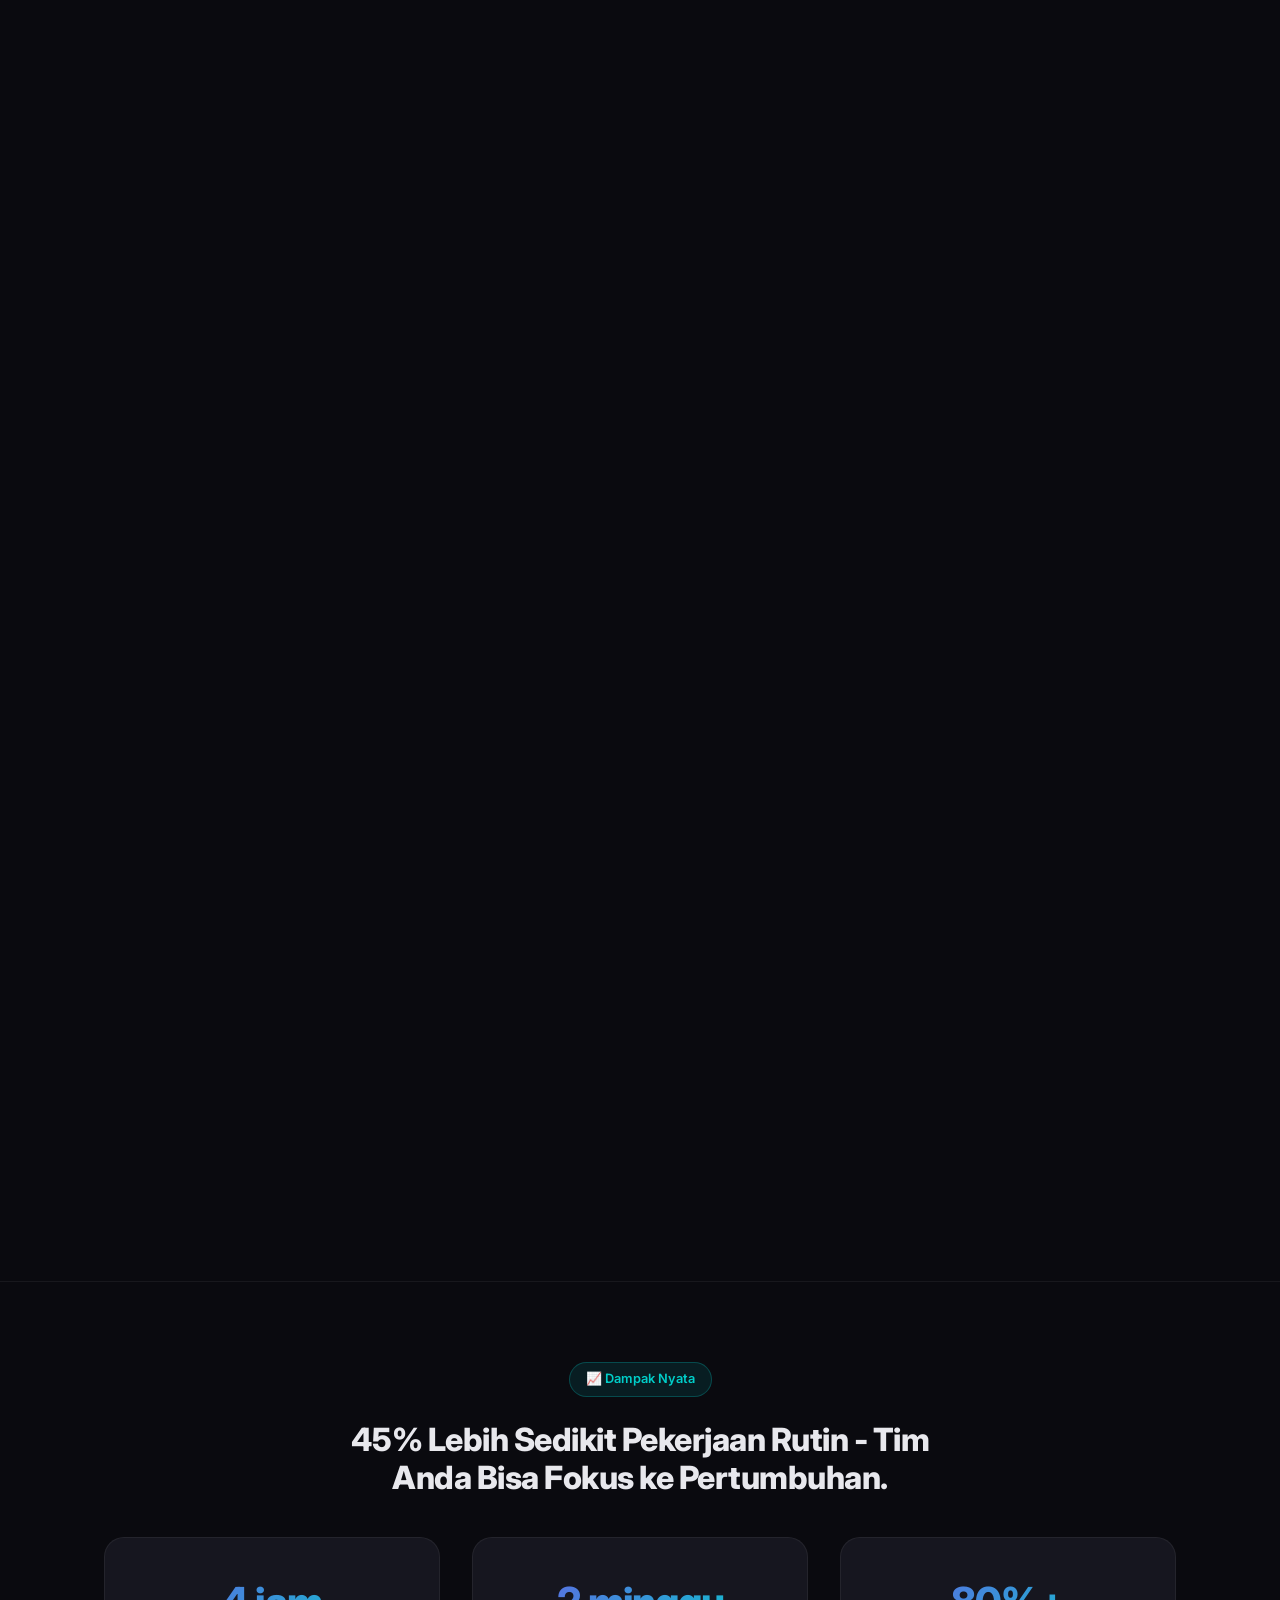
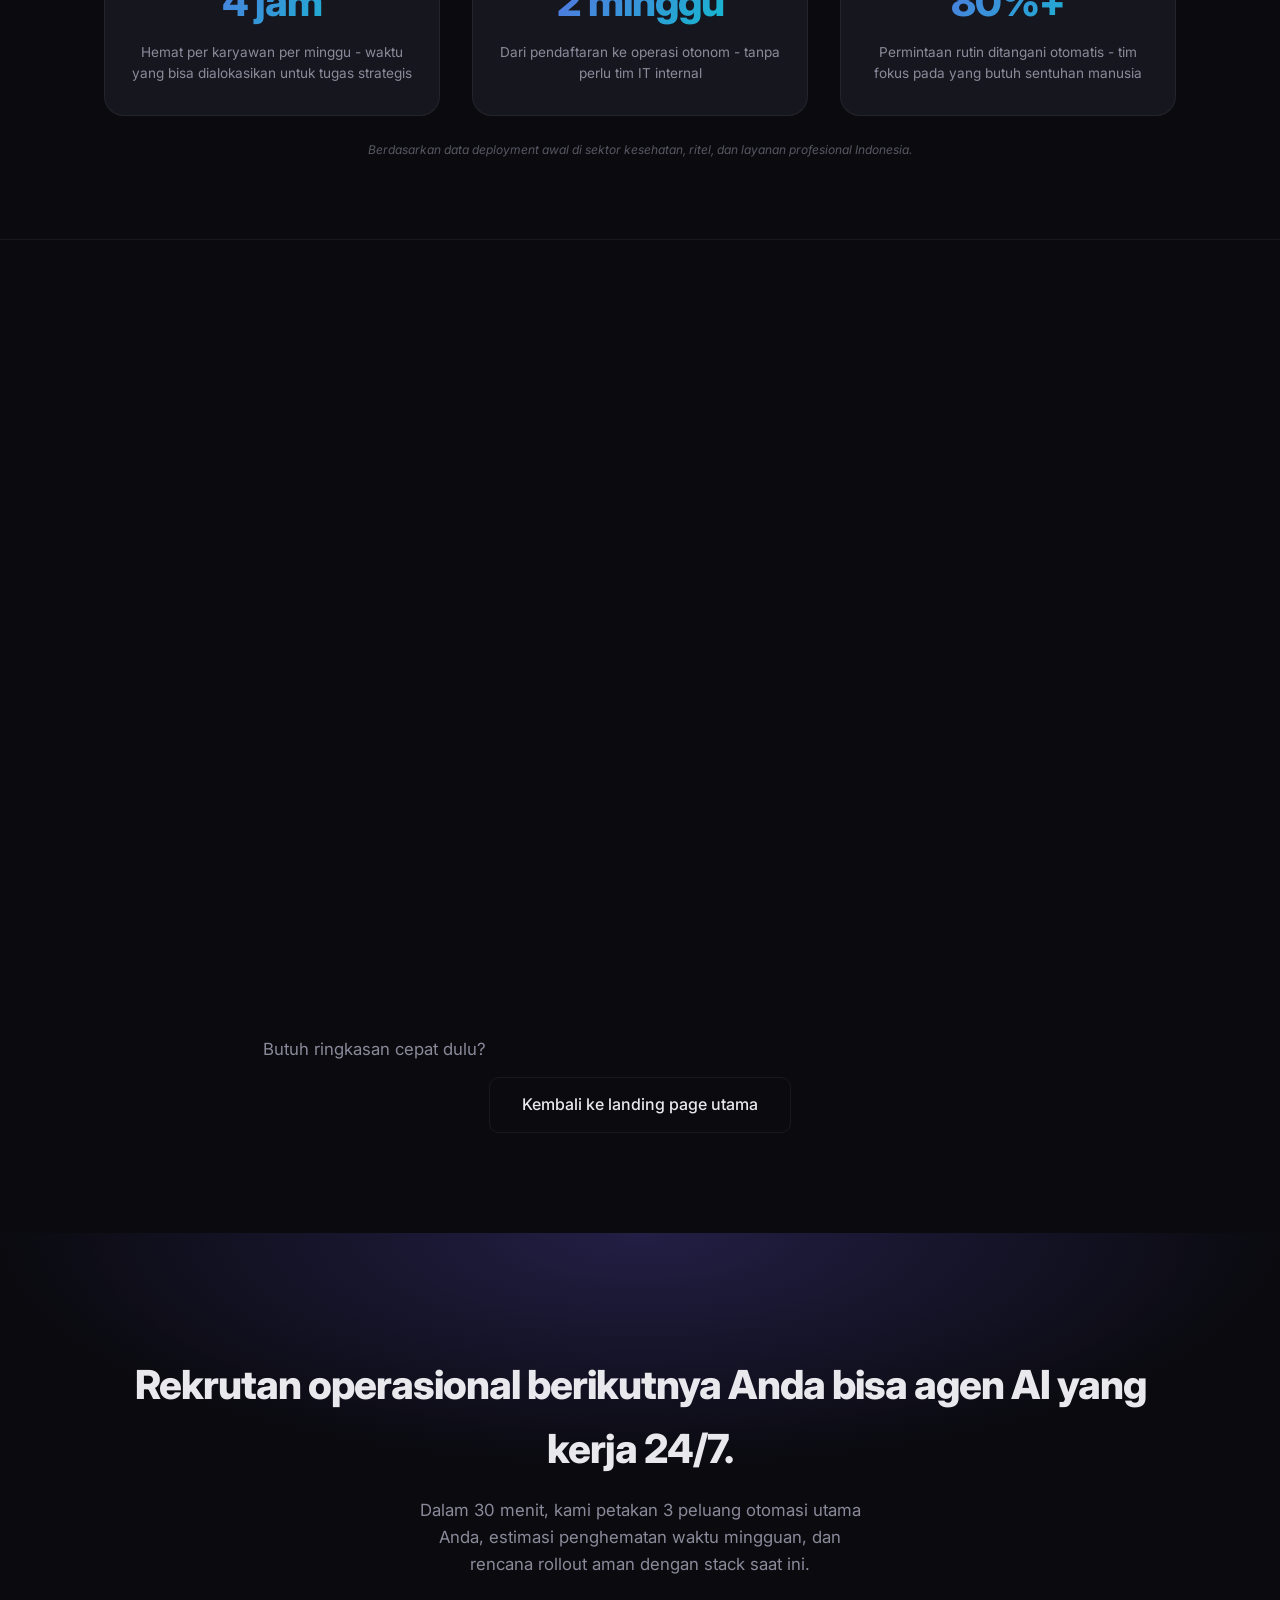
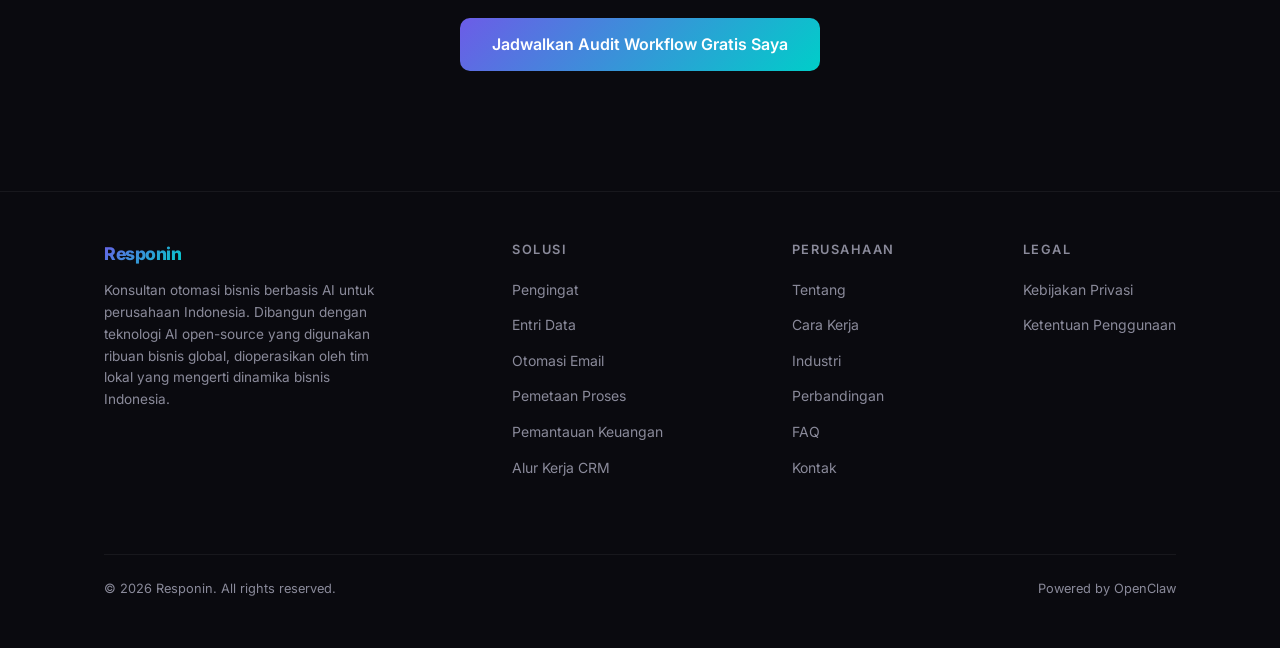
==== commit 8005b7a0: "fix: simplify nav to page links and center learnmore intro title" ====
--- a/learnmore.html
+++ b/learnmore.html
@@ -26,11 +26,8 @@
           <a href="index.html" class="logo" aria-label="Responin home">Responin</a>
         </div>
         <div class="nav-center" aria-label="Primary navigation">
-          <a href="index.html#hero" class="nav-link" data-i18n="ui.nav_home">Home</a>
-          <a href="#solutions" class="nav-link" data-i18n="ui.solutions_label">Core Solutions</a>
-          <a href="#industries" class="nav-link" data-i18n="ui.nav_industries">Industries</a>
-          <a href="#vs-generic" class="nav-link" data-i18n="ui.nav_compare">Compare</a>
-          <a href="#faq" class="nav-link" data-i18n="ui.nav_faq">FAQ</a>
+          <a href="index.html" class="nav-link" data-i18n="ui.nav_home">Home</a>
+          <a href="learnmore.html" class="nav-link" data-i18n="ui.nav_more">Learn More</a>
         </div>
         <div class="nav-right">
           <a href="https://calendly.com/hi-responin/30min" class="nav-cta booking-link" data-i18n="ui.nav_cta" target="_blank" rel="noopener noreferrer">Get Started</a>
@@ -447,10 +444,7 @@
     <div class="mobile-menu-body">
       <div class="mobile-menu-links">
         <a href="index.html" class="mobile-menu-link" data-i18n="ui.nav_home" data-mobile-close>Home</a>
-        <a href="#solutions" class="mobile-menu-link" data-i18n="ui.solutions_label" data-mobile-close>Core Solutions</a>
-        <a href="#industries" class="mobile-menu-link" data-i18n="ui.nav_industries" data-mobile-close>Industries</a>
-        <a href="#vs-generic" class="mobile-menu-link" data-i18n="ui.nav_compare" data-mobile-close>Compare</a>
-        <a href="#faq" class="mobile-menu-link" data-i18n="ui.nav_faq" data-mobile-close>FAQ</a>
+        <a href="learnmore.html" class="mobile-menu-link" data-i18n="ui.nav_more" data-mobile-close>Learn More</a>
       </div>
     </div>
     <div class="mobile-menu-settings">
--- a/styles.css
+++ b/styles.css
@@ -1331,7 +1331,7 @@
 
 /* --- Learn More layout utilities --- */
 .learnmore-proof-offset { margin-top: 80px; }
-.learnmore-step-title { font-size: clamp(1.6rem, 3vw, 2.2rem); }
+.learnmore-step-title { font-size: clamp(1.6rem, 3vw, 2.2rem); text-align: center; }
 .section-desc-wide { max-width: 780px; margin: 0 auto 16px; }
 .max-width-full { max-width: 100% !important; }
 .pt-0 { padding-top: 0 !important; }
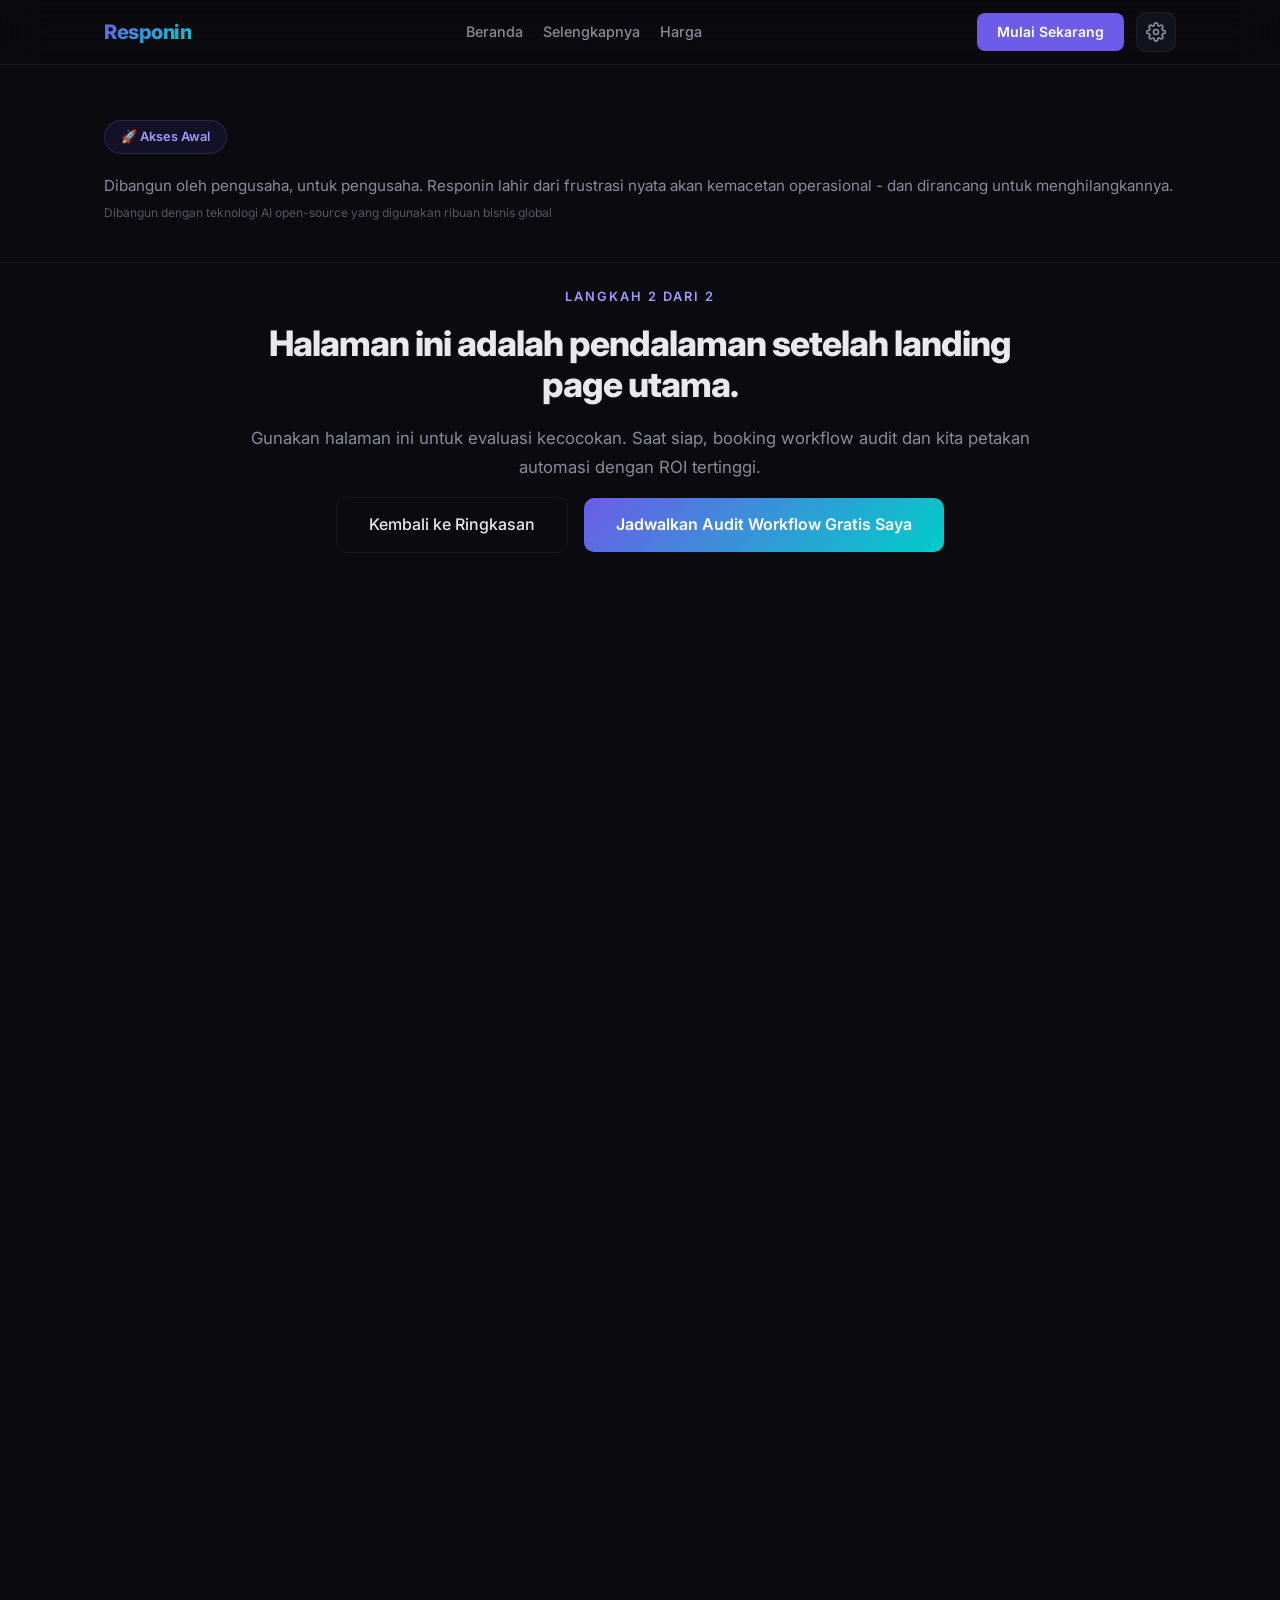
==== commit 8e7b43ff: "feat: add pricing page" ====
--- a/learnmore.html
+++ b/learnmore.html
@@ -28,6 +28,7 @@
         <div class="nav-center" aria-label="Primary navigation">
           <a href="index.html" class="nav-link" data-i18n="ui.nav_home">Home</a>
           <a href="learnmore.html" class="nav-link" data-i18n="ui.nav_more">Learn More</a>
+          <a href="pricing.html" class="nav-link" data-i18n="ui.nav_pricing">Pricing</a>
         </div>
         <div class="nav-right">
           <a href="https://calendly.com/hi-responin/30min" class="nav-cta booking-link" data-i18n="ui.nav_cta" target="_blank" rel="noopener noreferrer">Get Started</a>
@@ -410,6 +411,7 @@
           <ul>
             <li><a href="index.html#why" data-i18n="ui.foot_comp_1">About</a></li>
             <li><a href="index.html#how" data-i18n="ui.foot_comp_2">How It Works</a></li>
+            <li><a href="pricing.html" data-i18n="ui.nav_pricing">Pricing</a></li>
             <li><a href="learnmore.html#industries" data-i18n="ui.foot_comp_3">Industries</a></li>
             <li><a href="learnmore.html#vs-generic" data-i18n="ui.foot_comp_4">Compare</a></li>
             <li><a href="learnmore.html#faq" data-i18n="ui.foot_comp_6">FAQ</a></li>
@@ -445,6 +447,7 @@
       <div class="mobile-menu-links">
         <a href="index.html" class="mobile-menu-link" data-i18n="ui.nav_home" data-mobile-close>Home</a>
         <a href="learnmore.html" class="mobile-menu-link" data-i18n="ui.nav_more" data-mobile-close>Learn More</a>
+        <a href="pricing.html" class="mobile-menu-link" data-i18n="ui.nav_pricing" data-mobile-close>Pricing</a>
       </div>
     </div>
     <div class="mobile-menu-settings">
--- a/styles.css
+++ b/styles.css
@@ -1331,8 +1331,242 @@
 
 /* --- Learn More layout utilities --- */
 .learnmore-proof-offset { margin-top: 80px; }
-.learnmore-step-title { font-size: clamp(1.6rem, 3vw, 2.2rem); text-align: center; }
+#journey-context .section-title.learnmore-step-title {
+  display: block;
+  width: 100%;
+  max-width: 780px;
+  font-size: clamp(1.6rem, 3vw, 2.2rem);
+  margin: 0 auto 20px;
+  text-align: center !important;
+}
 .section-desc-wide { max-width: 780px; margin: 0 auto 16px; }
 .max-width-full { max-width: 100% !important; }
 .pt-0 { padding-top: 0 !important; }
 .mb-14 { margin-bottom: 14px !important; }
+
+/* --- Pricing Page --- */
+.pricing-hero {
+  min-height: 72vh;
+}
+
+.pricing-summary-card {
+  background: linear-gradient(180deg, rgba(108, 92, 231, 0.12), rgba(0, 206, 201, 0.06));
+  border: 1px solid var(--border);
+  border-radius: var(--radius-lg);
+  padding: 24px;
+  box-shadow: 0 24px 80px rgba(0, 0, 0, 0.24);
+}
+
+.pricing-summary-row {
+  display: flex;
+  justify-content: space-between;
+  gap: 20px;
+  padding: 16px 0;
+  border-bottom: 1px solid var(--border);
+}
+
+.pricing-summary-row:last-child { border-bottom: 0; }
+.pricing-summary-row span { color: var(--text-muted); }
+.pricing-summary-row strong { color: var(--text); text-align: right; }
+
+.pricing-steps-grid {
+  display: grid;
+  grid-template-columns: repeat(2, minmax(0, 1fr));
+  gap: 20px;
+  margin-top: 44px;
+}
+
+.pricing-step-card {
+  background: var(--bg-card);
+  border: 1px solid var(--border);
+  border-radius: var(--radius-lg);
+  padding: 28px;
+  transition: transform 0.2s, border-color 0.2s;
+}
+
+.pricing-step-card:hover {
+  transform: translateY(-3px);
+  border-color: var(--border-hover);
+}
+
+.pricing-step-card-wide { grid-column: 1 / -1; }
+
+.pricing-step-kicker {
+  color: var(--accent-light);
+  font-size: 0.78rem;
+  font-weight: 700;
+  letter-spacing: 1.4px;
+  text-transform: uppercase;
+  margin-bottom: 14px;
+}
+
+.pricing-step-card h3 {
+  font-size: 1.35rem;
+  line-height: 1.25;
+  margin-bottom: 18px;
+}
+
+.pricing-step-card h4 {
+  font-size: 1rem;
+  margin-bottom: 10px;
+}
+
+.pricing-step-card p,
+.pricing-note {
+  color: var(--text-muted);
+}
+
+.price-line {
+  font-size: 1.4rem;
+  font-weight: 800;
+  margin: 12px 0;
+}
+
+.price-line span {
+  display: block;
+  color: var(--text-muted);
+  font-size: 0.9rem;
+  font-weight: 500;
+}
+
+.pricing-options-grid {
+  display: grid;
+  grid-template-columns: repeat(2, minmax(0, 1fr));
+  gap: 18px;
+}
+
+.pricing-options-grid > div {
+  background: var(--bg-elevated);
+  border: 1px solid var(--border);
+  border-radius: var(--radius);
+  padding: 20px;
+}
+
+.pricing-calculator-section {
+  background: linear-gradient(180deg, var(--bg), rgba(108, 92, 231, 0.06));
+}
+
+.pricing-calculator {
+  display: grid;
+  grid-template-columns: minmax(0, 1.05fr) minmax(320px, 0.95fr);
+  gap: 24px;
+  margin-top: 44px;
+  align-items: start;
+}
+
+.pricing-form,
+.pricing-results {
+  background: var(--bg-card);
+  border: 1px solid var(--border);
+  border-radius: var(--radius-lg);
+  padding: 28px;
+}
+
+.pricing-field,
+.pricing-checkbox {
+  display: flex;
+  flex-direction: column;
+  gap: 8px;
+  margin-bottom: 18px;
+  color: var(--text);
+  font-weight: 600;
+}
+
+.pricing-checkbox {
+  flex-direction: row;
+  align-items: center;
+  color: var(--text-muted);
+}
+
+.pricing-field span,
+.pricing-checkbox span {
+  font-size: 0.92rem;
+}
+
+.pricing-field input,
+.pricing-field select {
+  width: 100%;
+  border: 1px solid var(--border);
+  border-radius: 10px;
+  background: var(--bg-elevated);
+  color: var(--text);
+  padding: 12px 14px;
+  font: inherit;
+}
+
+.pricing-field input:focus,
+.pricing-field select:focus {
+  outline: none;
+  border-color: var(--accent-light);
+  box-shadow: 0 0 0 3px var(--accent-glow);
+}
+
+.pricing-result-total {
+  padding: 18px;
+  border: 1px solid var(--border);
+  border-radius: var(--radius);
+  margin-bottom: 14px;
+  background: var(--bg-elevated);
+}
+
+.pricing-result-total.monthly {
+  background: linear-gradient(135deg, rgba(108, 92, 231, 0.18), rgba(0, 206, 201, 0.10));
+}
+
+.pricing-result-total span {
+  display: block;
+  color: var(--text-muted);
+  font-size: 0.9rem;
+  margin-bottom: 6px;
+}
+
+.pricing-result-total strong {
+  font-size: clamp(1.35rem, 3vw, 2rem);
+  line-height: 1.2;
+}
+
+.pricing-breakdown {
+  margin-top: 20px;
+}
+
+.pricing-breakdown div {
+  display: flex;
+  justify-content: space-between;
+  gap: 16px;
+  padding: 12px 0;
+  border-bottom: 1px solid var(--border);
+}
+
+.pricing-breakdown dt { color: var(--text-muted); }
+.pricing-breakdown dd { font-weight: 700; text-align: right; }
+
+.pricing-disclaimer {
+  color: var(--text-muted);
+  font-size: 0.9rem;
+  margin-top: 20px;
+}
+
+[data-theme="light"] .pricing-summary-card,
+[data-theme="light"] .pricing-step-card,
+[data-theme="light"] .pricing-form,
+[data-theme="light"] .pricing-results,
+[data-theme="light"] .pricing-options-grid > div,
+[data-theme="light"] .pricing-result-total,
+[data-theme="light"] .pricing-field input,
+[data-theme="light"] .pricing-field select {
+  background-color: var(--bg-card);
+}
+
+@media (max-width: 768px) {
+  .pricing-steps-grid,
+  .pricing-options-grid,
+  .pricing-calculator {
+    grid-template-columns: 1fr;
+  }
+
+  .pricing-step-card-wide { grid-column: auto; }
+  .pricing-form,
+  .pricing-results,
+  .pricing-step-card,
+  .pricing-summary-card { padding: 22px; }
+}
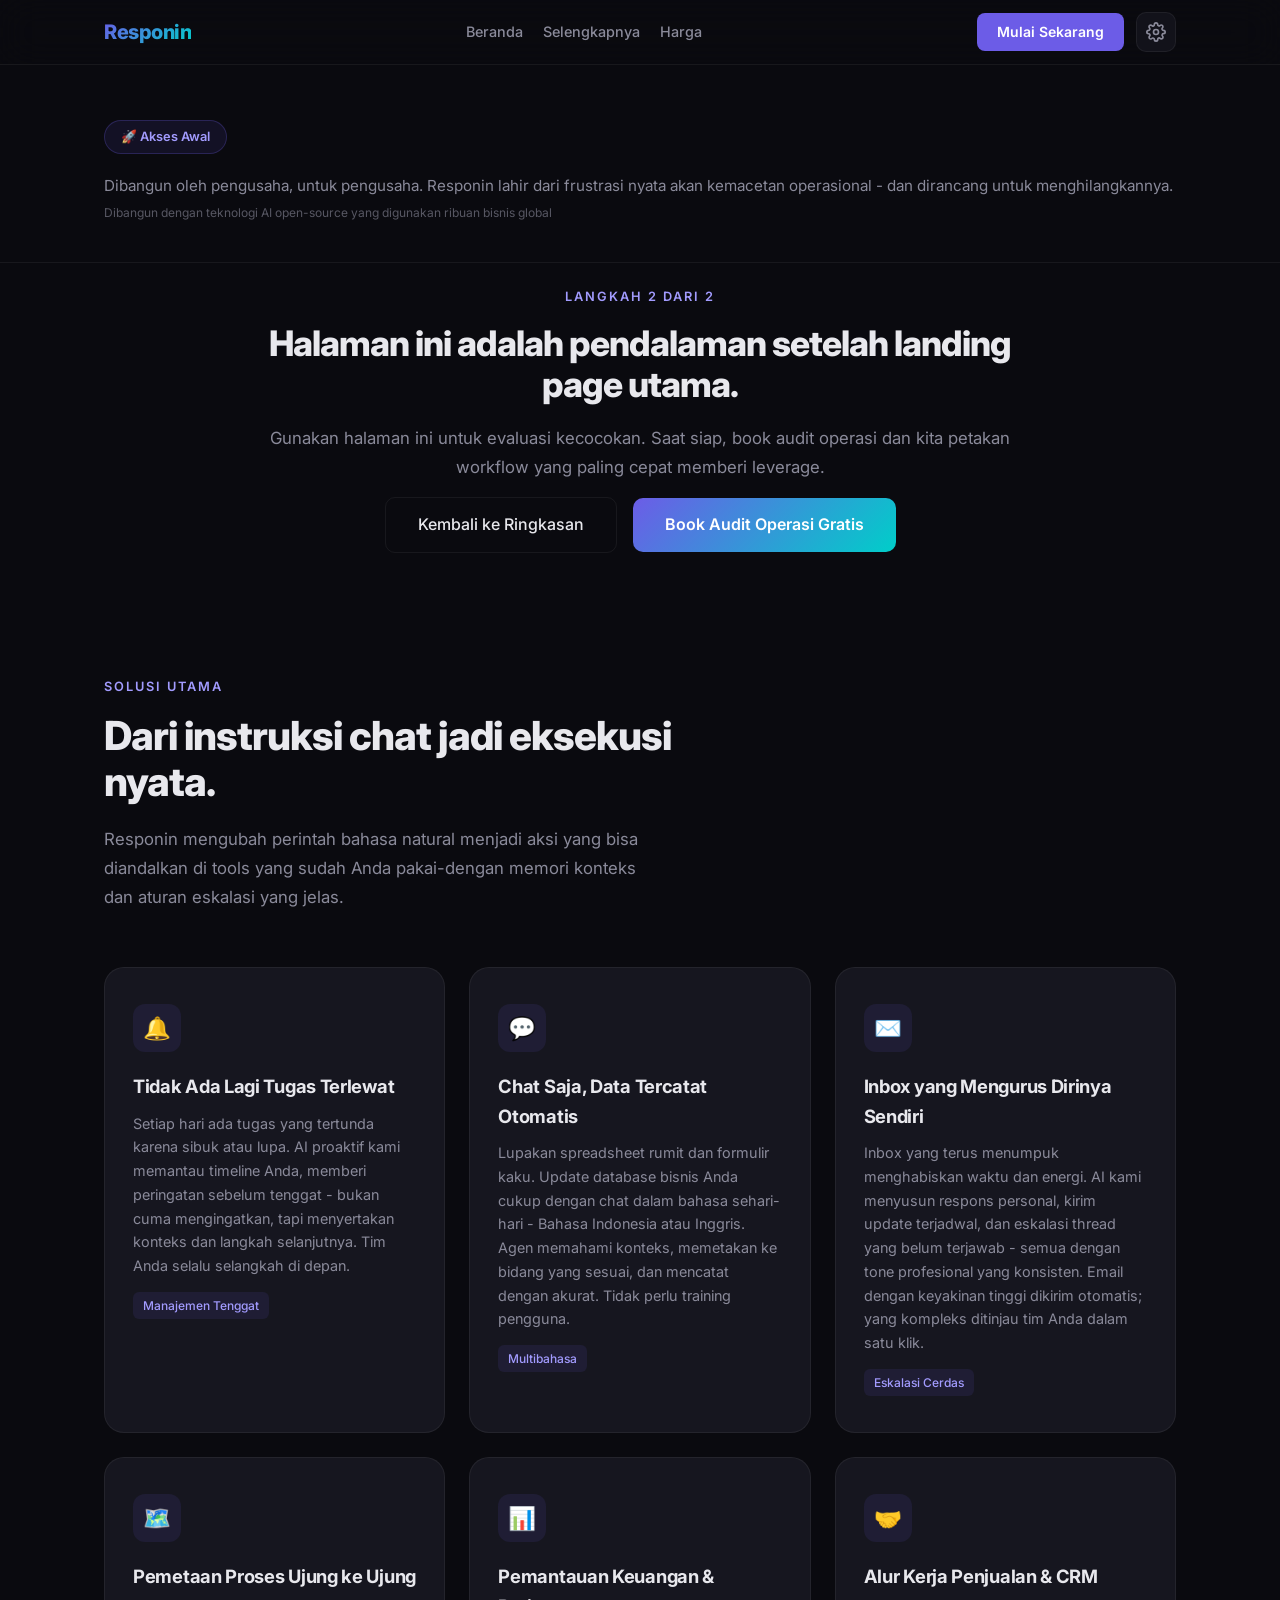
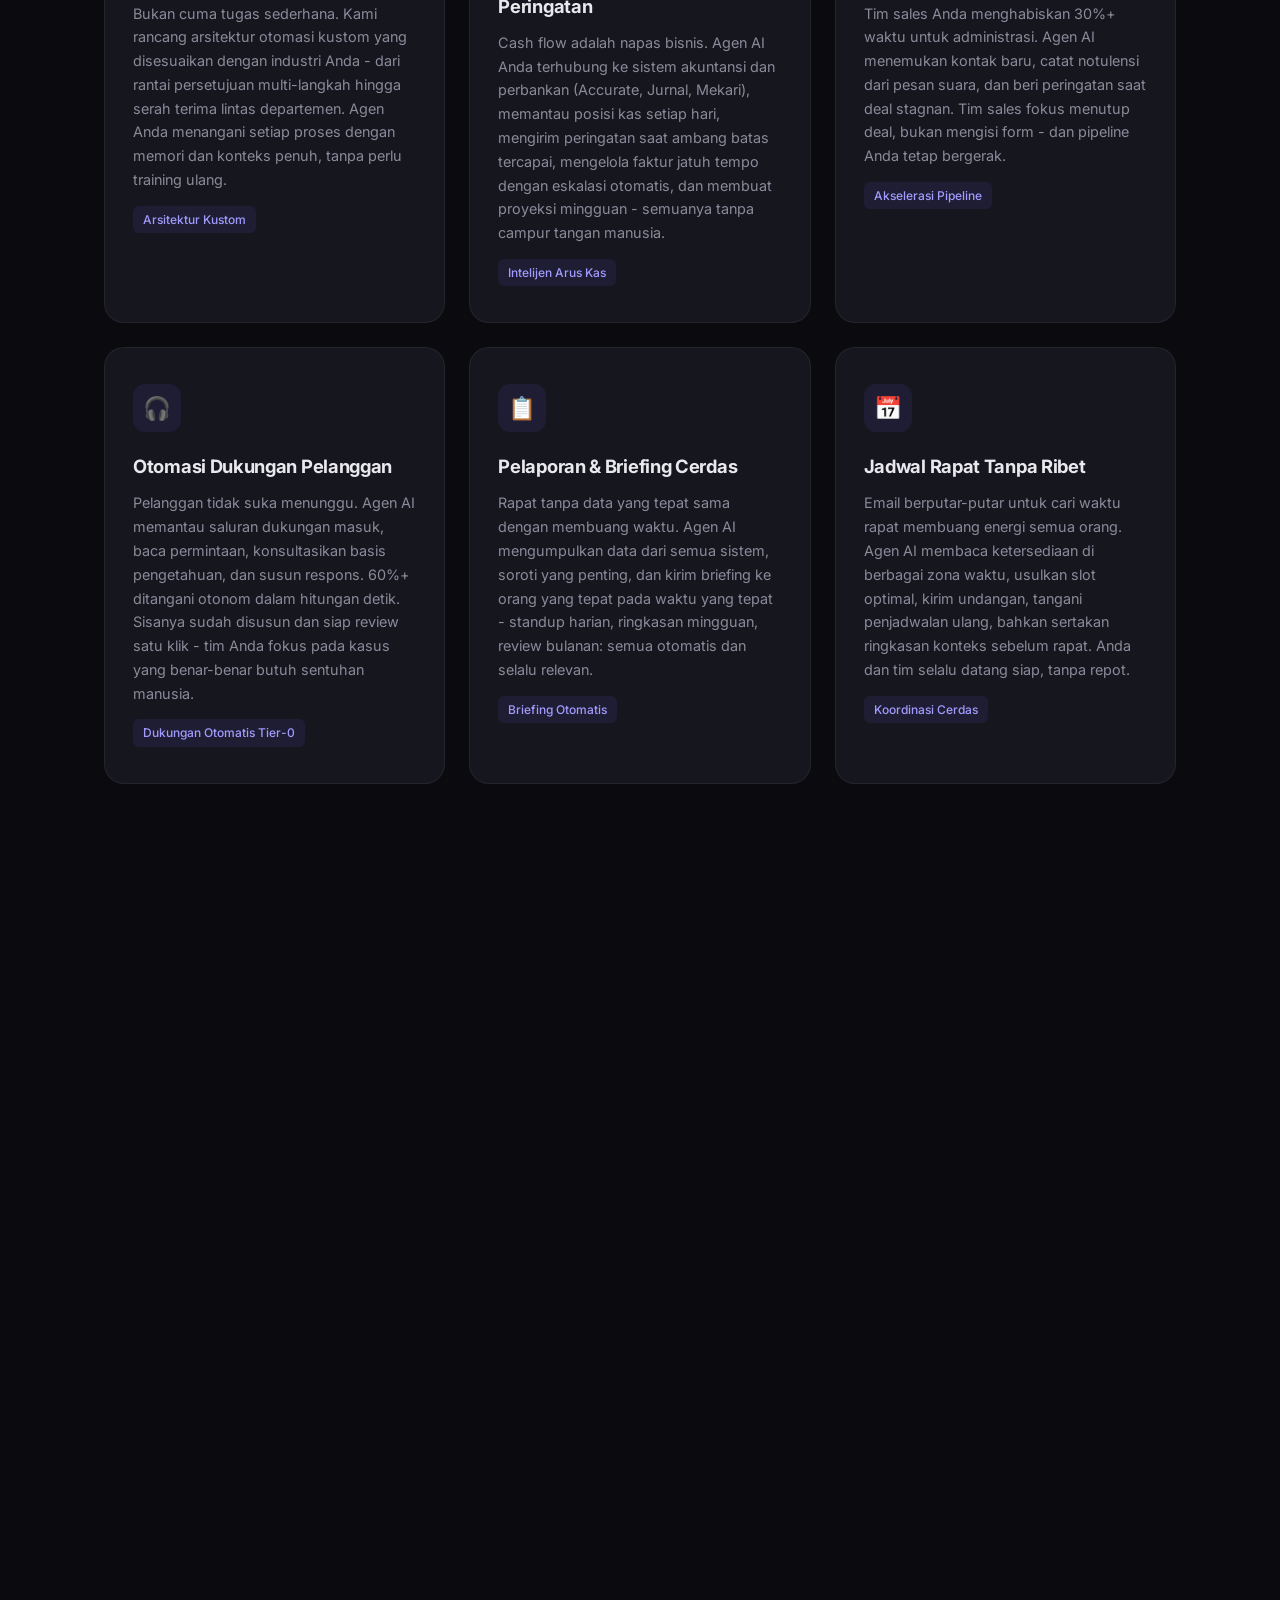
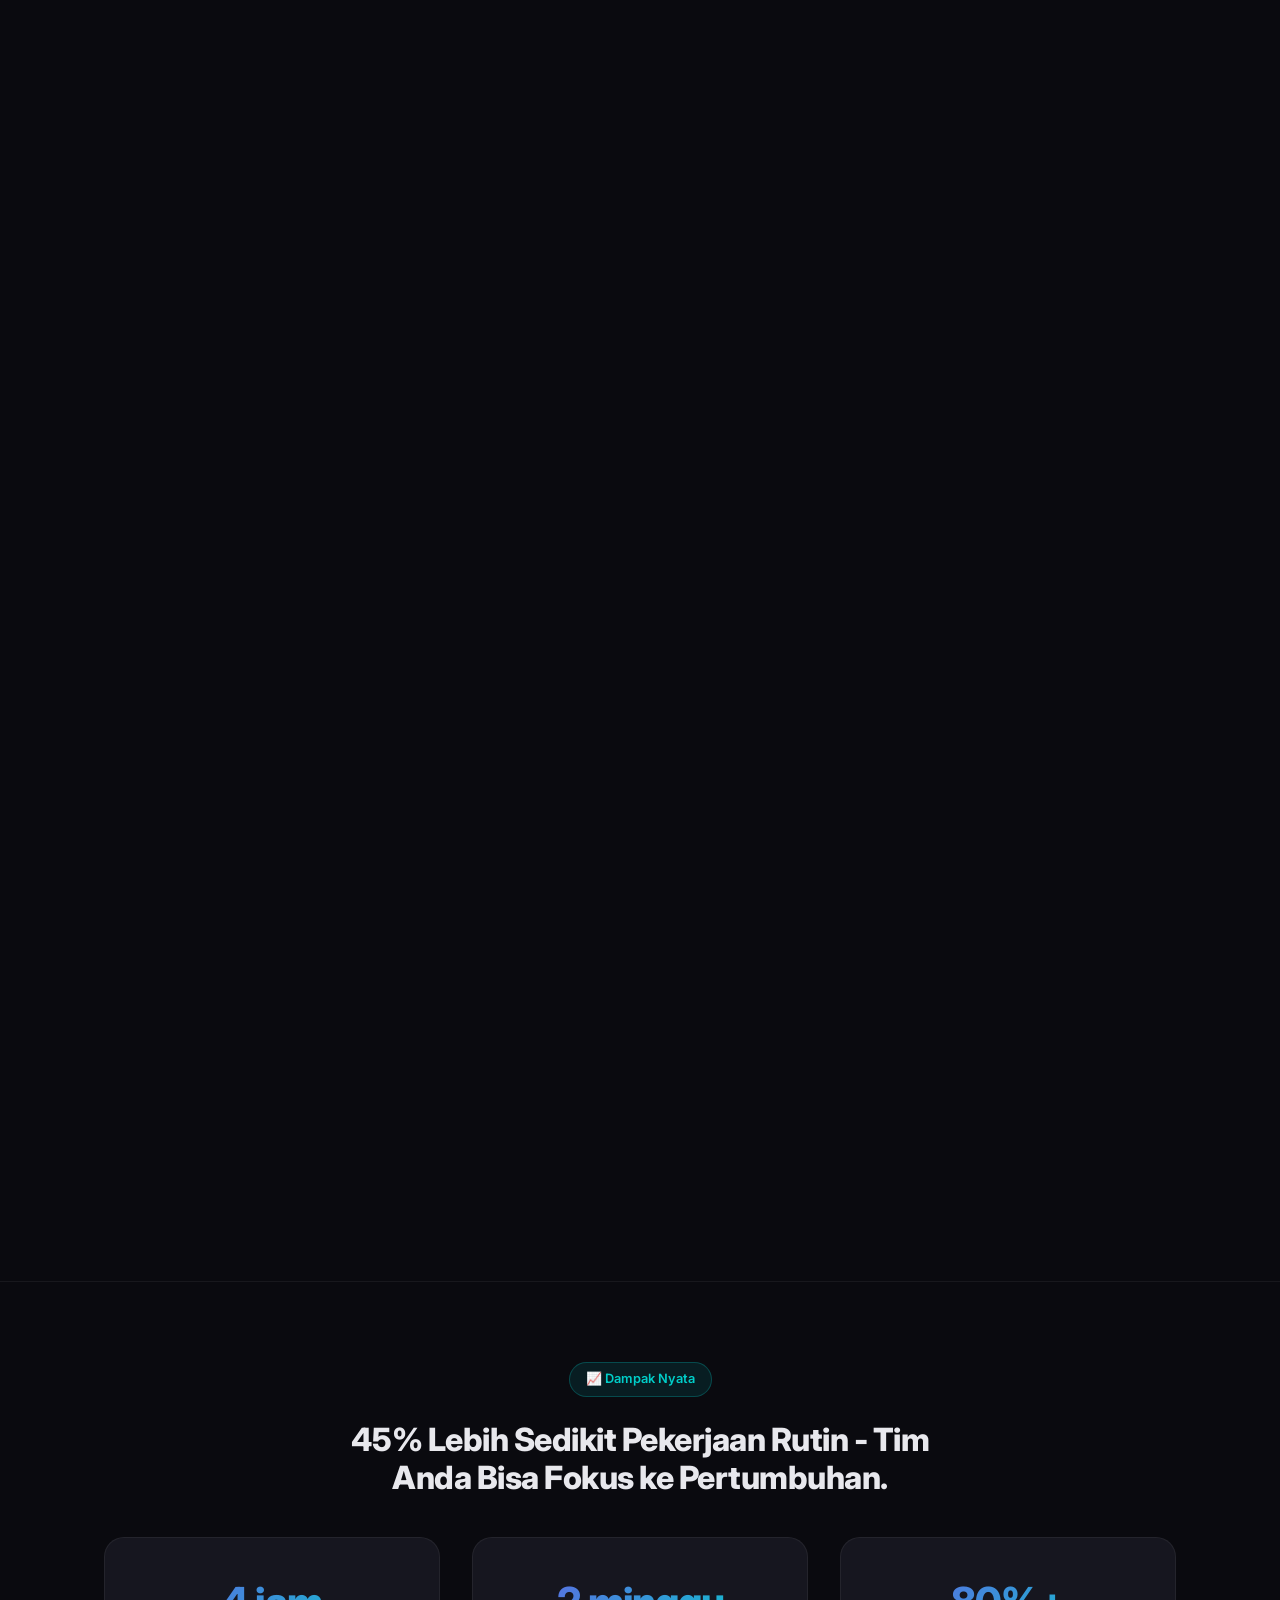
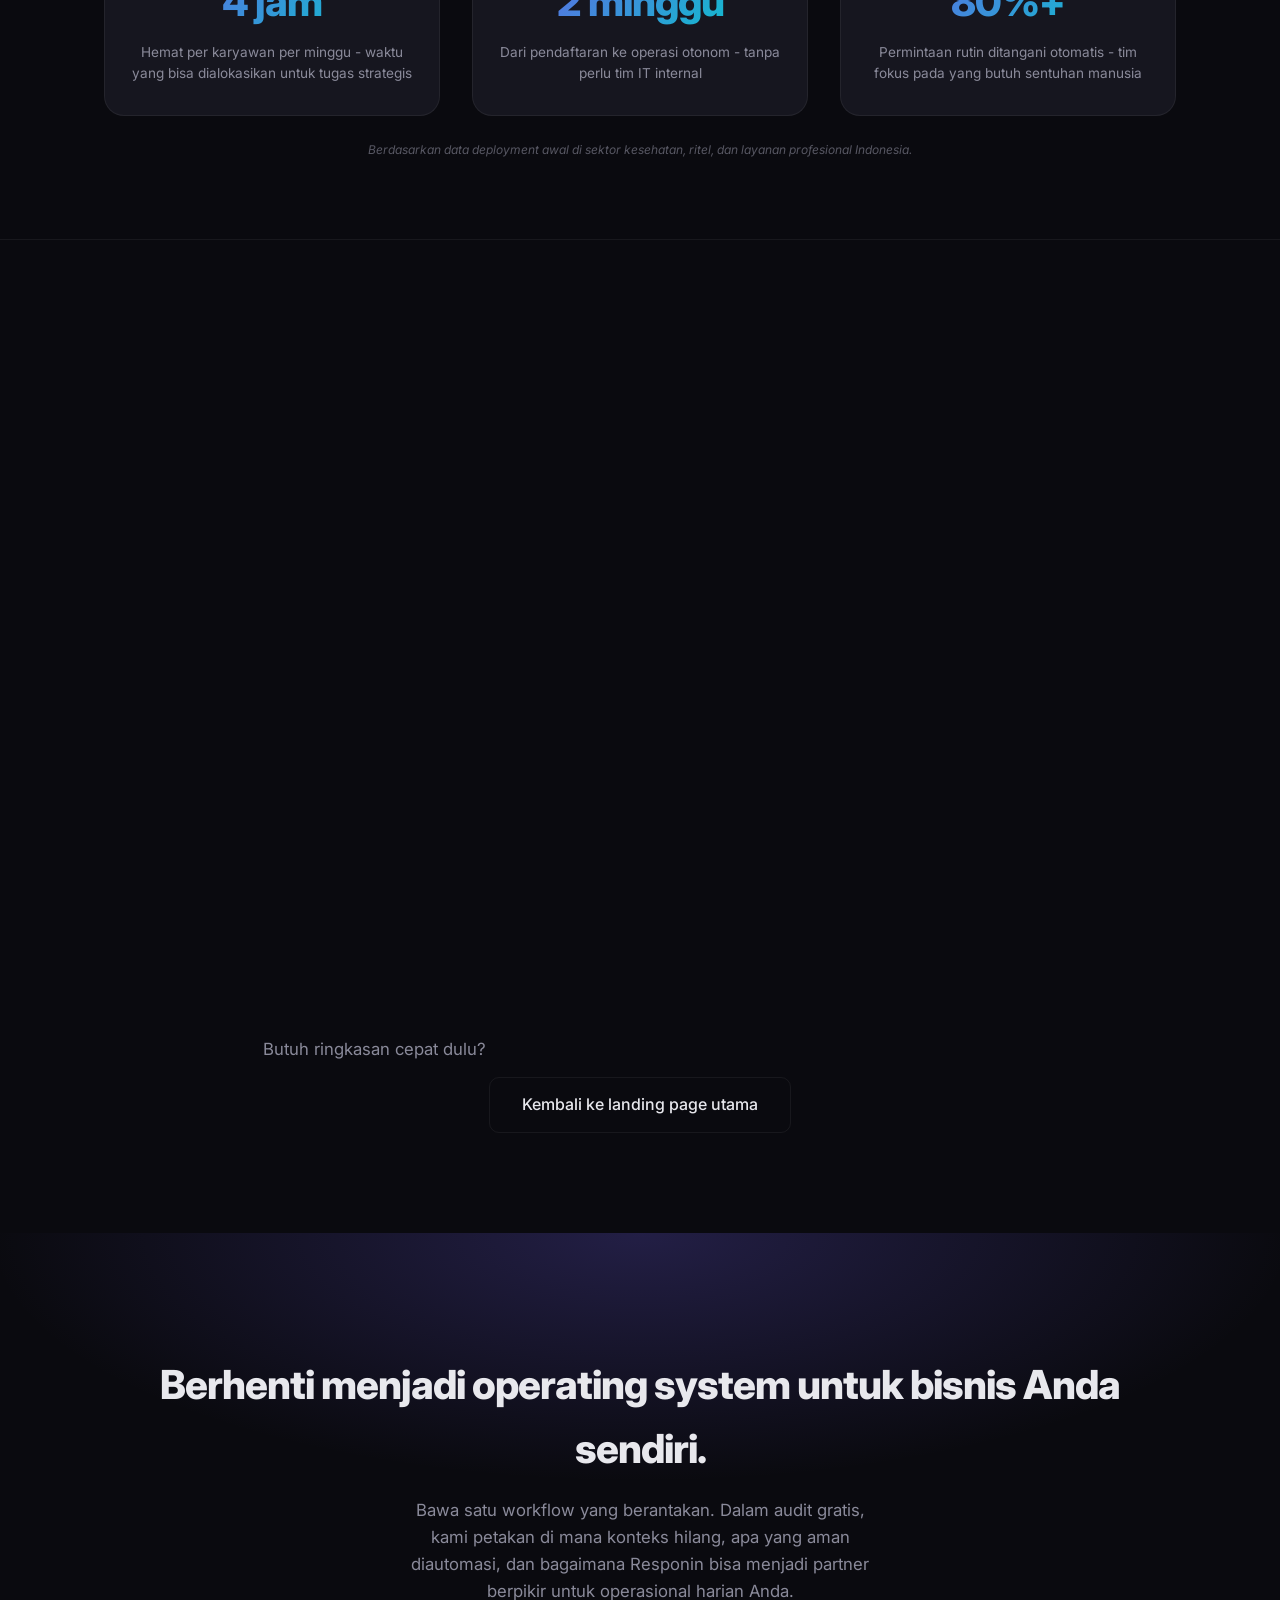
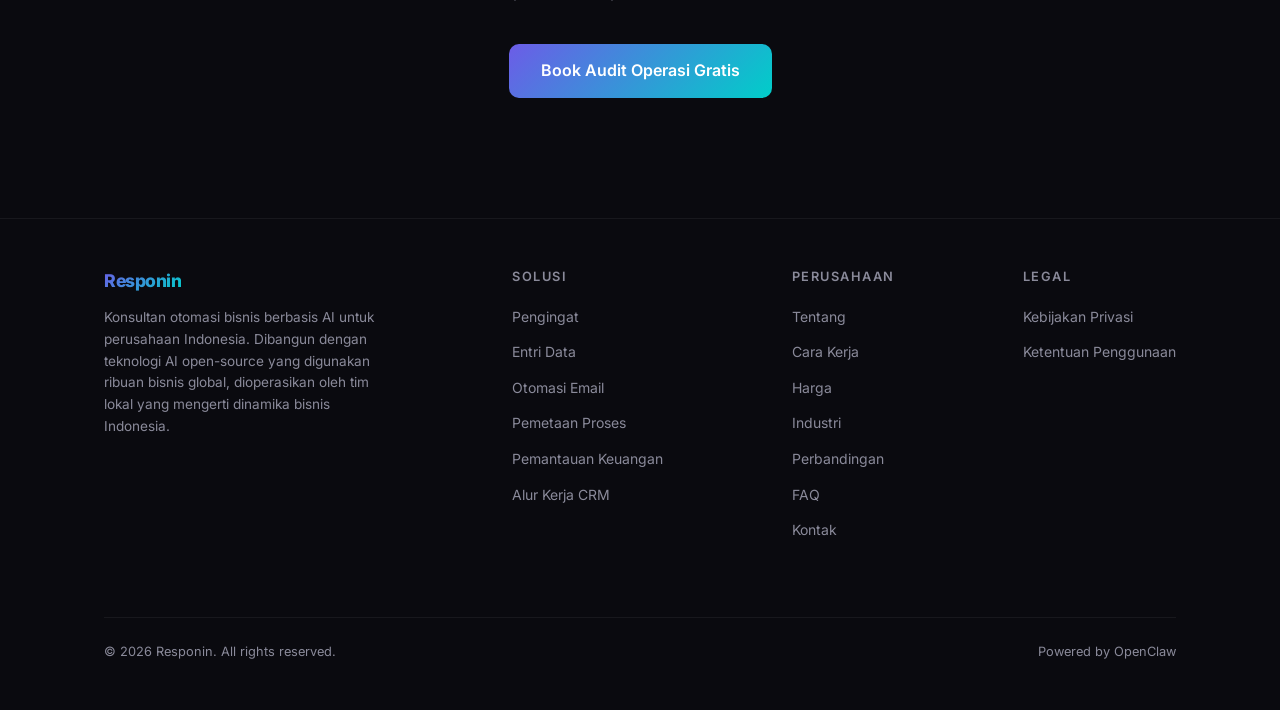
==== commit 29e93f3b: "Revamp landing page operations copy" ====
--- a/learnmore.html
+++ b/learnmore.html
@@ -4,7 +4,7 @@
   <meta charset="UTF-8" />
   <meta name="viewport" content="width=device-width, initial-scale=1.0" />
   <title>Responin · More Information</title>
-  <meta name="description" content="Explore Responin's core solutions, industry specializations, and see how a personal AI agent compares to generic tools." />
+  <meta name="description" content="Explore Responin's core solutions, industry playbooks, and see how an AI operations partner compares to generic chat tools." />
 
   <!-- Favicon -->
   <link rel="icon" type="image/svg+xml" href="data:image/svg+xml,%3Csvg xmlns='http://www.w3.org/2000/svg' viewBox='0 0 32 32'%3E%3Cdefs%3E%3ClinearGradient id='g' x1='0' y1='0' x2='1' y2='1'%3E%3Cstop offset='0%25' stop-color='%236c5ce7'/%3E%3Cstop offset='100%25' stop-color='%2300cec9'/%3E%3C/linearGradient%3E%3C/defs%3E%3Crect width='32' height='32' rx='8' fill='url(%23g)'/%3E%3Ctext x='16' y='23' text-anchor='middle' font-family='Inter,sans-serif' font-weight='800' font-size='20' fill='white'%3ER%3C/text%3E%3C/svg%3E" />
@@ -74,8 +74,8 @@
         <div class="social-proof-inner">
           <div class="social-proof-badge" data-i18n="ui.proof_badge">🚀 Early Access</div>
           <div class="social-proof-content">
-            <p class="social-proof-text" data-i18n="ui.proof_text">Built by entrepreneurs, for entrepreneurs. Responin was born from firsthand frustration with operational bottlenecks, designed to eliminate them.</p>
-            <div class="social-proof-credit" data-i18n="ui.proof_credit">Built on OpenClaw open-source technology</div>
+            <p class="social-proof-text" data-i18n="ui.proof_text">Built for founders and operators who are tired of being the routing layer for every update, approval, reminder, and follow-up.</p>
+            <div class="social-proof-credit" data-i18n="ui.proof_credit">Implemented as a guided service with privacy-first AI agent architecture</div>
           </div>
         </div>
       </div>
@@ -86,10 +86,10 @@
       <div class="container fade-up text-center">
         <p class="section-label" data-i18n="ui.lm_step_label">Step 2 of 2</p>
         <h2 class="section-title learnmore-step-title" data-i18n="ui.lm_step_title">This page is your deeper dive after the main landing page.</h2>
-        <p class="section-desc section-desc-wide" data-i18n="ui.lm_step_desc">Use this to evaluate fit. When you're ready, book a workflow audit and we'll map your highest-ROI automation path.</p>
+        <p class="section-desc section-desc-wide" data-i18n="ui.lm_step_desc">Use this to evaluate fit. When you're ready, book an operations audit and we'll map the workflow where Responin can create leverage fastest.</p>
         <div class="hero-actions justify-center">
           <a href="index.html#how" class="btn-secondary" data-i18n="ui.lm_back_overview">Back to Overview</a>
-          <a href="https://calendly.com/hi-responin/30min" class="btn-primary booking-link" target="_blank" rel="noopener noreferrer" data-i18n="ui.hero_cta_primary">Book Free Workflow Audit</a>
+          <a href="https://calendly.com/hi-responin/30min" class="btn-primary booking-link" target="_blank" rel="noopener noreferrer" data-i18n="ui.hero_cta_primary">Book Free Operations Audit</a>
         </div>
       </div>
     </section>
@@ -232,7 +232,7 @@
       <div class="container">
         <div class="fade-up">
           <p class="section-label" data-i18n="ui.vs_label">Why Not Just ChatGPT?</p>
-          <h2 class="section-title" data-i18n="ui.vs_title">A personal AI agent is not the same as a generic chatbot.</h2>
+          <h2 class="section-title" data-i18n="ui.vs_title">A business operations partner is not the same as a generic chatbot.</h2>
         </div>
         <div class="comparison-wrapper fade-up">
           <table class="comparison-table">
@@ -346,7 +346,7 @@
               <span class="faq-icon"><svg width="14" height="14"><use href="icons.svg#icon-plus"/></svg></span>
             </button>
             <div class="faq-answer">
-              <p data-i18n="ui.faq_a4">Generic AI tools forget everything after each session and give the same answers to everyone. Responin builds you a personal agent that learns your workflows, remembers your context, and actually takes action on your behalf. Not just advice, execution.</p>
+              <p data-i18n="ui.faq_a4">Generic AI tools forget context and mostly produce answers. Responin is configured around your workflows, memory, tools, and approval rules so it can help decide the next step and move work forward safely. Not just advice: controlled execution.</p>
             </div>
           </div>
           <div class="faq-item fade-up">
@@ -382,9 +382,9 @@
     <!-- CTA -->
     <section class="section cta-section" id="cta">
       <div class="container fade-up">
-        <h2 data-i18n="ui.cta_title">Your next operational hire could be an AI agent that works 24/7.</h2>
-        <p data-i18n="ui.cta_desc">Book a free 30-minute workflow audit. We'll show what to automate first, where you'll save time fastest, and how to deploy safely with your current stack.</p>
-        <a href="https://calendly.com/hi-responin/30min" class="btn-primary booking-link" target="_blank" rel="noopener noreferrer" data-i18n="ui.cta_btn">Book Free 30-Minute Workflow Audit</a>
+        <h2 data-i18n="ui.cta_title">Stop being the operating system for your business.</h2>
+        <p data-i18n="ui.cta_desc">Bring one messy workflow. In a free audit, we'll identify where context gets lost, what can be automated safely, and how Responin can become your thinking partner for day-to-day operations.</p>
+        <a href="https://calendly.com/hi-responin/30min" class="btn-primary booking-link" target="_blank" rel="noopener noreferrer" data-i18n="ui.cta_btn">Book My Free Operations Audit</a>
       </div>
     </section>
 
@@ -393,7 +393,7 @@
       <div class="container">
         <div class="footer-brand">
           <div class="logo">Responin</div>
-          <p data-i18n="ui.footer_desc">AI-driven consultancy and automation agency. Transforming business operations through intelligent, autonomous workflows powered by OpenClaw.</p>
+          <p data-i18n="ui.footer_desc">AI operations consulting and agent deployment for teams that want faster execution, clearer context, and safer automation across their existing tools.</p>
         </div>
         <div class="footer-col">
           <h4 data-i18n="ui.footer_solutions">Solutions</h4>
--- a/styles.css
+++ b/styles.css
@@ -1442,6 +1442,113 @@
   padding: 20px;
 }
 
+.pricing-agent-definition {
+  max-width: 860px;
+  margin: 36px auto 0;
+  padding: 22px 24px;
+  border: 1px solid rgba(0, 206, 201, 0.28);
+  border-radius: var(--radius-lg);
+  background: linear-gradient(135deg, rgba(108, 92, 231, 0.12), rgba(0, 206, 201, 0.08));
+}
+
+.pricing-agent-definition p {
+  color: var(--text-muted);
+  line-height: 1.7;
+}
+
+.pricing-story-grid {
+  display: grid;
+  grid-template-columns: repeat(3, minmax(0, 1fr));
+  gap: 20px;
+  margin-top: 44px;
+}
+
+.pricing-story-card {
+  background: var(--bg-card);
+  border: 1px solid var(--border);
+  border-radius: var(--radius-lg);
+  padding: 28px;
+  transition: transform 0.2s, border-color 0.2s;
+}
+
+.pricing-story-card:hover {
+  transform: translateY(-3px);
+  border-color: var(--border-hover);
+}
+
+.pricing-story-card h3 {
+  font-size: 1.25rem;
+  line-height: 1.3;
+  margin-bottom: 14px;
+}
+
+.pricing-story-card p {
+  color: var(--text-muted);
+}
+
+.pricing-package-grid {
+  display: grid;
+  grid-template-columns: repeat(3, minmax(0, 1fr));
+  gap: 20px;
+  margin-top: 44px;
+}
+
+.pricing-package-card {
+  position: relative;
+  background: var(--bg-card);
+  border: 1px solid var(--border);
+  border-radius: var(--radius-lg);
+  padding: 28px;
+  transition: transform 0.2s, border-color 0.2s;
+}
+
+.pricing-package-card:hover {
+  transform: translateY(-3px);
+  border-color: var(--border-hover);
+}
+
+.pricing-package-card-featured {
+  border-color: rgba(0, 206, 201, 0.55);
+  box-shadow: 0 24px 70px rgba(0, 206, 201, 0.12);
+}
+
+.price-line-secondary {
+  font-size: 1.05rem;
+  color: var(--accent-light);
+}
+
+.pricing-feature-list {
+  display: grid;
+  gap: 12px;
+  margin-top: 22px;
+  padding-left: 18px;
+  color: var(--text-muted);
+}
+
+.pricing-feature-list li::marker {
+  color: var(--accent-light);
+}
+
+.pricing-detail-card {
+  display: grid;
+  grid-template-columns: minmax(220px, 0.7fr) minmax(0, 1.3fr);
+  gap: 24px;
+  align-items: center;
+  margin-top: 24px;
+  padding: 28px;
+  border: 1px solid var(--border);
+  border-radius: var(--radius-lg);
+  background: linear-gradient(135deg, rgba(108, 92, 231, 0.14), rgba(0, 206, 201, 0.08));
+}
+
+.pricing-detail-card h3 {
+  font-size: 1.25rem;
+}
+
+.pricing-detail-card p {
+  color: var(--text-muted);
+}
+
 .pricing-calculator-section {
   background: linear-gradient(180deg, var(--bg), rgba(108, 92, 231, 0.06));
 }
@@ -1494,6 +1601,72 @@
   font: inherit;
 }
 
+.pricing-field small {
+  color: var(--text-muted);
+  font-weight: 500;
+  line-height: 1.5;
+}
+
+.agent-count-control {
+  display: grid;
+  grid-template-columns: 44px minmax(0, 1fr) 44px;
+  gap: 8px;
+}
+
+.agent-count-btn {
+  border: 1px solid var(--border);
+  border-radius: 10px;
+  background: var(--bg-elevated);
+  color: var(--text);
+  font: inherit;
+  font-size: 1.2rem;
+  font-weight: 800;
+  cursor: pointer;
+  transition: border-color var(--transition-fast), transform var(--transition-fast), background var(--transition-fast);
+}
+
+.agent-count-btn:hover,
+.agent-count-btn:focus-visible {
+  border-color: var(--accent-light);
+  background: rgba(108, 92, 231, 0.14);
+  outline: none;
+}
+
+.agent-count-btn:active { transform: translateY(1px); }
+
+.pricing-auto-note {
+  display: grid;
+  gap: 6px;
+  margin-bottom: 18px;
+  padding: 14px;
+  border: 1px solid rgba(0, 206, 201, 0.28);
+  border-radius: 12px;
+  background: rgba(0, 206, 201, 0.08);
+  color: var(--text-muted);
+  line-height: 1.5;
+}
+
+.pricing-auto-note strong {
+  color: var(--text);
+}
+
+.pricing-range-field > span {
+  display: flex;
+  align-items: center;
+  justify-content: space-between;
+  gap: 12px;
+}
+
+.pricing-range-field strong {
+  color: var(--accent-light);
+  white-space: nowrap;
+}
+
+.pricing-field input[type="range"] {
+  accent-color: var(--accent-light);
+  padding: 0;
+}
+
 .pricing-field input:focus,
 .pricing-field select:focus {
   outline: none;
@@ -1540,6 +1713,38 @@
 .pricing-breakdown dt { color: var(--text-muted); }
 .pricing-breakdown dd { font-weight: 700; text-align: right; }
 
+.pricing-breakdown .pricing-breakdown-highlight {
+  align-items: center;
+  margin: 12px -10px 0;
+  padding: 16px 10px;
+  border: 1px solid rgba(0, 206, 201, 0.22);
+  border-radius: 14px;
+  background: rgba(0, 206, 201, 0.07);
+}
+
+.pricing-breakdown .pricing-breakdown-highlight dt {
+  color: var(--text);
+  font-size: clamp(1rem, 1.8vw, 1.15rem);
+  font-weight: 700;
+}
+
+.pricing-breakdown .pricing-breakdown-highlight dd {
+  color: var(--accent-light);
+  font-size: clamp(1.15rem, 2.4vw, 1.45rem);
+  font-weight: 800;
+}
+
+.pricing-breakdown .pricing-breakdown-highlight-total {
+  background: linear-gradient(135deg, rgba(108, 92, 231, 0.22), rgba(0, 206, 201, 0.16));
+  border-color: rgba(0, 206, 201, 0.38);
+  box-shadow: 0 14px 36px rgba(0, 206, 201, 0.12);
+}
+
+.pricing-breakdown .pricing-breakdown-highlight-total dd {
+  color: var(--text);
+  font-size: clamp(1.35rem, 3vw, 1.85rem);
+}
+
 .pricing-disclaimer {
   color: var(--text-muted);
   font-size: 0.9rem;
@@ -1547,7 +1752,10 @@
 }
 
 [data-theme="light"] .pricing-summary-card,
+[data-theme="light"] .pricing-agent-definition,
+[data-theme="light"] .pricing-story-card,
 [data-theme="light"] .pricing-step-card,
+[data-theme="light"] .pricing-package-card,
 [data-theme="light"] .pricing-form,
 [data-theme="light"] .pricing-results,
 [data-theme="light"] .pricing-options-grid > div,
@@ -1558,8 +1766,11 @@
 }
 
 @media (max-width: 768px) {
+  .pricing-story-grid,
   .pricing-steps-grid,
   .pricing-options-grid,
+  .pricing-package-grid,
+  .pricing-detail-card,
   .pricing-calculator {
     grid-template-columns: 1fr;
   }
@@ -1567,6 +1778,10 @@
   .pricing-step-card-wide { grid-column: auto; }
   .pricing-form,
   .pricing-results,
+  .pricing-agent-definition,
+  .pricing-story-card,
   .pricing-step-card,
+  .pricing-package-card,
+  .pricing-detail-card,
   .pricing-summary-card { padding: 22px; }
 }
